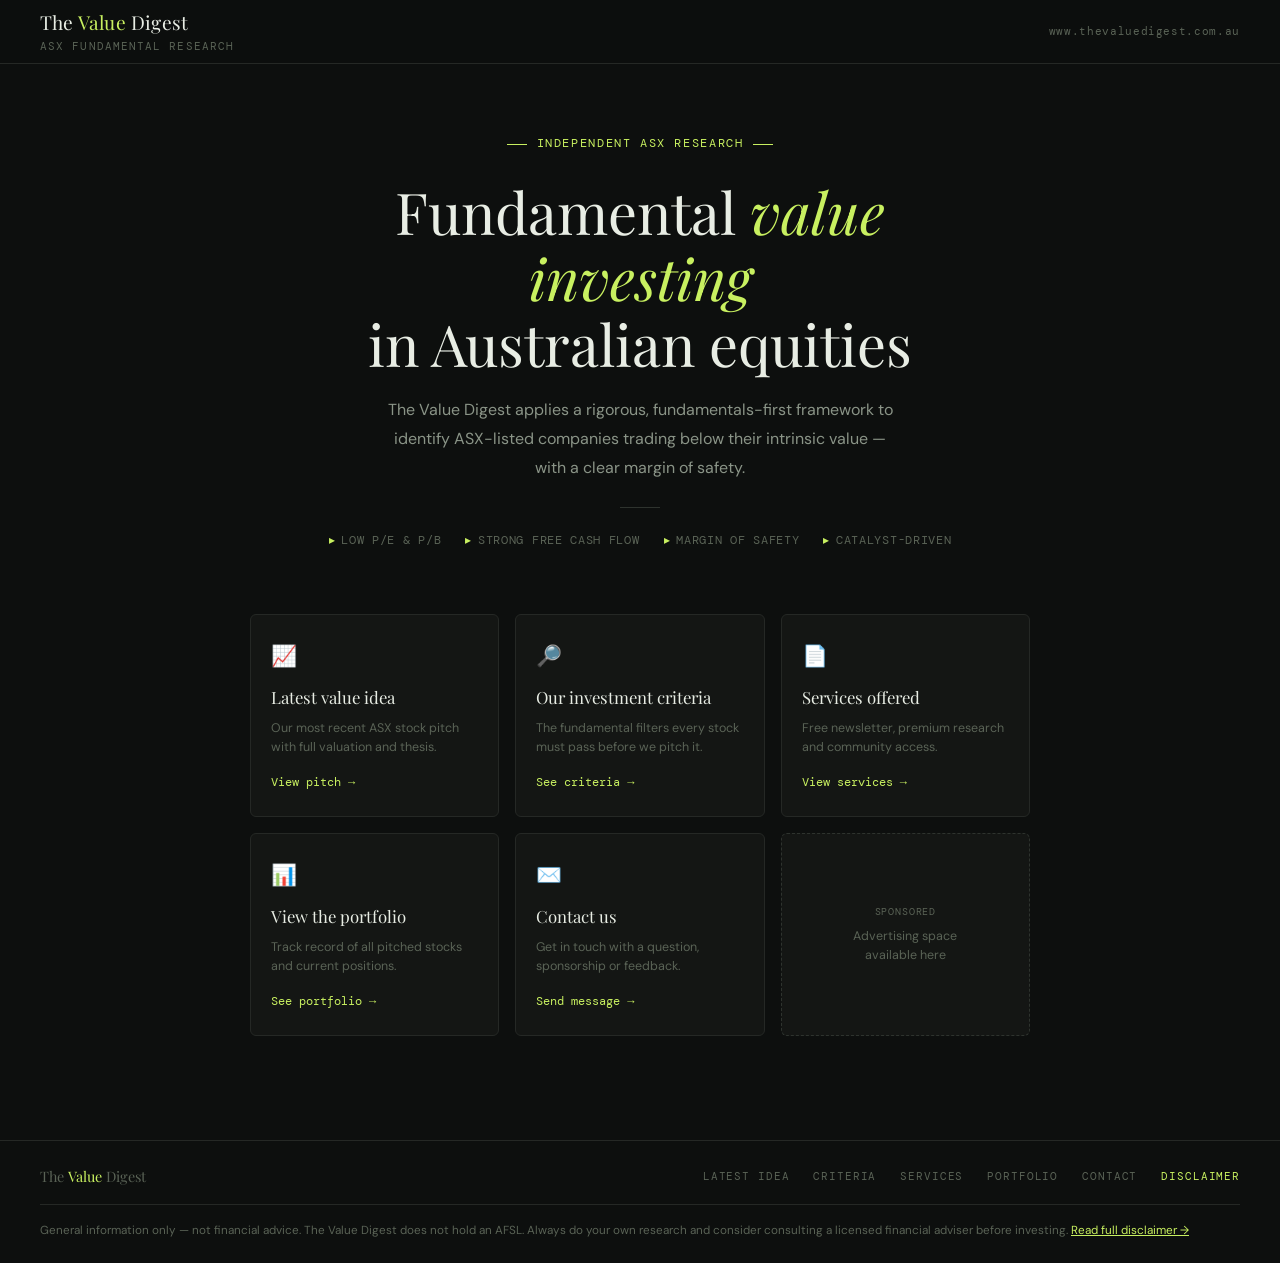
==== index.html @ 7e55db02 "Add files via upload" ====
<!DOCTYPE html>
<html lang="en">
<head>
<meta charset="UTF-8">
<meta name="viewport" content="width=device-width, initial-scale=1.0">
<title>The Value Digest | ASX Fundamental Research</title>
<link href="https://fonts.googleapis.com/css2?family=Playfair+Display:wght@400;500;700&family=DM+Sans:wght@300;400;500&family=DM+Mono:wght@400;500&display=swap" rel="stylesheet">
<style>
  :root {
    --bg: #0d0f0e;
    --surface: #141614;
    --surface2: #1a1d1a;
    --border: #252825;
    --border2: #2e332e;
    --accent: #c8f060;
    --accent2: #9ac43a;
    --text: #e8ede4;
    --text2: #8a9487;
    --text3: #5a6356;
    --red: #e85555;
    --green: #5bbf7a;
    --amber: #f0a830;
    --serif: 'Playfair Display', Georgia, serif;
    --sans: 'DM Sans', sans-serif;
    --mono: 'DM Mono', monospace;
  }
  * { margin: 0; padding: 0; box-sizing: border-box; }
  html { scroll-behavior: smooth; }
  body { background: var(--bg); color: var(--text); font-family: var(--sans); font-size: 15px; line-height: 1.6; min-height: 100vh; display: flex; flex-direction: column; }

  /* NAV */
  nav {
    position: sticky; top: 0; z-index: 100;
    background: rgba(13,15,14,0.95);
    backdrop-filter: blur(12px);
    border-bottom: 1px solid var(--border);
    padding: 0 2.5rem;
    display: flex; align-items: center; justify-content: space-between;
    height: 64px;
  }
  .nav-logo { font-family: var(--serif); font-size: 1.2rem; color: var(--text); text-decoration: none; letter-spacing: 0.01em; }
  .nav-logo span { color: var(--accent); }
  .nav-tagline { font-family: var(--mono); font-size: 0.68rem; color: var(--text3); letter-spacing: 0.1em; text-transform: uppercase; }

  /* MAIN */
  main { flex: 1; display: flex; flex-direction: column; align-items: center; justify-content: center; padding: 4rem 2rem; }

  /* HERO */
  .hero { text-align: center; max-width: 680px; margin-bottom: 4rem; }
  .hero-eyebrow {
    font-family: var(--mono); font-size: 0.72rem; color: var(--accent);
    letter-spacing: 0.14em; text-transform: uppercase;
    display: inline-flex; align-items: center; gap: 10px; margin-bottom: 1.5rem;
  }
  .hero-eyebrow::before, .hero-eyebrow::after { content: ''; display: block; width: 20px; height: 1px; background: var(--accent); }
  .hero h1 {
    font-family: var(--serif); font-size: clamp(2.2rem, 5vw, 3.6rem);
    font-weight: 400; line-height: 1.15; margin-bottom: 1.25rem;
  }
  .hero h1 em { color: var(--accent); font-style: italic; }
  .hero-sub {
    font-size: 1rem; color: var(--text2); line-height: 1.8;
    max-width: 520px; margin: 0 auto 1.5rem;
  }
  .hero-divider { width: 40px; height: 1px; background: var(--border2); margin: 0 auto 1.5rem; }
  .hero-focus {
    display: flex; justify-content: center; gap: 1.5rem; flex-wrap: wrap;
    font-family: var(--mono); font-size: 0.72rem; color: var(--text3);
    letter-spacing: 0.06em; text-transform: uppercase;
  }
  .hero-focus span { display: flex; align-items: center; gap: 6px; }
  .hero-focus span::before { content: '▸'; color: var(--accent); }

  /* NAV BUTTONS */
  .nav-buttons {
    display: grid;
    grid-template-columns: repeat(3, 1fr);
    gap: 1rem;
    width: 100%;
    max-width: 780px;
    margin-bottom: 2.5rem;
  }
  .nav-btn {
    background: var(--surface);
    border: 1px solid var(--border);
    border-radius: 6px;
    padding: 1.5rem 1.25rem;
    text-decoration: none;
    color: var(--text);
    display: flex; flex-direction: column;
    align-items: flex-start; gap: 0.5rem;
    transition: border-color 0.2s, background 0.2s, transform 0.15s;
    cursor: pointer;
  }
  .nav-btn:hover { border-color: var(--accent); background: var(--surface2); transform: translateY(-2px); }
  .nav-btn-icon { font-size: 1.3rem; margin-bottom: 0.25rem; }
  .nav-btn-title { font-family: var(--serif); font-size: 1.05rem; font-weight: 400; }
  .nav-btn-desc { font-size: 0.78rem; color: var(--text3); line-height: 1.5; }
  .nav-btn-arrow { font-family: var(--mono); font-size: 0.75rem; color: var(--accent); margin-top: auto; padding-top: 0.5rem; }

  /* PAGES */
  .page { display: none; width: 100%; max-width: 820px; }
  .page.active { display: block; }
  .page-header { display: flex; align-items: center; gap: 1rem; margin-bottom: 2.5rem; }
  .back-btn {
    background: none; border: 1px solid var(--border2); color: var(--text2);
    padding: 7px 14px; border-radius: 4px; cursor: pointer;
    font-family: var(--mono); font-size: 0.72rem; letter-spacing: 0.06em;
    text-transform: uppercase; transition: all 0.2s; white-space: nowrap;
  }
  .back-btn:hover { border-color: var(--accent); color: var(--accent); }
  .page-title { font-family: var(--serif); font-size: 1.8rem; font-weight: 400; }

  /* LATEST VALUE IDEA */
  .idea-card {
    background: var(--surface); border: 1px solid var(--border);
    border-radius: 6px; overflow: hidden;
  }
  .idea-top { padding: 2rem; border-bottom: 1px solid var(--border); }
  .idea-meta { display: flex; gap: 10px; align-items: center; margin-bottom: 1rem; flex-wrap: wrap; }
  .badge { font-family: var(--mono); font-size: 0.68rem; padding: 4px 10px; border-radius: 3px; }
  .badge-sector { background: #1e2b1e; color: var(--green); border: 1px solid #2a3e2a; }
  .badge-new { background: #1e2218; color: var(--accent); border: 1px solid #2e3520; }
  .idea-ticker { font-family: var(--mono); font-size: 0.85rem; color: var(--text3); }
  .idea-title { font-family: var(--serif); font-size: 1.7rem; font-weight: 400; line-height: 1.2; margin-bottom: 0.75rem; }
  .idea-thesis { font-size: 0.9rem; color: var(--text2); line-height: 1.75; }
  .idea-body { display: grid; grid-template-columns: 1fr 280px; }
  .idea-metrics { padding: 1.5rem 2rem; border-right: 1px solid var(--border); }
  .metrics-label { font-family: var(--mono); font-size: 0.68rem; color: var(--text3); text-transform: uppercase; letter-spacing: 0.08em; margin-bottom: 1rem; }
  .metrics-grid { display: grid; grid-template-columns: repeat(3, 1fr); gap: 0.75rem; }
  .metric { background: var(--surface2); border: 1px solid var(--border); border-radius: 4px; padding: 0.75rem; }
  .metric-label { font-size: 0.68rem; color: var(--text3); font-family: var(--mono); text-transform: uppercase; letter-spacing: 0.05em; margin-bottom: 4px; }
  .metric-val { font-family: var(--mono); font-size: 1rem; }
  .metric-val.green { color: var(--green); }
  .metric-val.amber { color: var(--amber); }
  .idea-verdict { padding: 1.5rem; display: flex; flex-direction: column; gap: 0.85rem; }
  .verdict-label { font-family: var(--mono); font-size: 0.68rem; color: var(--text3); text-transform: uppercase; letter-spacing: 0.08em; margin-bottom: 0.25rem; }
  .verdict-box { background: var(--bg); border: 1px solid var(--border); border-radius: 4px; padding: 0.85rem; }
  .verdict-text { font-family: var(--serif); font-size: 1.1rem; color: var(--accent); }
  .verdict-sub { font-size: 0.78rem; color: var(--text3); margin-top: 3px; }
  .price-row { display: flex; justify-content: space-between; padding: 5px 0; font-size: 0.83rem; border-bottom: 1px solid var(--border); }
  .price-row:last-child { border-bottom: none; }
  .price-row span:first-child { color: var(--text3); }
  .price-row span:last-child { font-family: var(--mono); }
  .upside { color: var(--green); }
  .risks-list { list-style: none; padding: 0; }
  .risks-list li { font-size: 0.8rem; color: var(--text3); padding: 3px 0; display: flex; gap: 6px; }
  .risks-list li::before { content: '—'; color: var(--border2); }

  /* AD ZONE */
  .ad-zone {
    width: 100%; display: flex; flex-direction: column;
    align-items: center; justify-content: center;
    background: var(--surface); border: 1px dashed var(--border2);
    border-radius: 4px; color: var(--text3);
    font-family: var(--mono); font-size: 0.68rem; letter-spacing: 0.06em;
    text-transform: uppercase; position: relative; height: 90px;
    margin: 1.5rem 0;
  }
  .ad-zone-label { position: absolute; top: 6px; left: 10px; font-size: 0.6rem; color: var(--text3); opacity: 0.5; }

  /* INVESTMENT CRITERIA */
  .criteria-intro { font-size: 0.9rem; color: var(--text2); line-height: 1.75; margin-bottom: 2rem; max-width: 580px; }
  .criteria-grid { display: grid; grid-template-columns: repeat(2, 1fr); gap: 1px; background: var(--border); border: 1px solid var(--border); border-radius: 6px; overflow: hidden; margin-bottom: 1.5rem; }
  .criteria-item { background: var(--surface); padding: 1.5rem; }
  .criteria-num { font-family: var(--mono); font-size: 0.68rem; color: var(--text3); margin-bottom: 0.4rem; }
  .criteria-name { font-family: var(--serif); font-size: 1.05rem; margin-bottom: 0.4rem; }
  .criteria-desc { font-size: 0.83rem; color: var(--text2); line-height: 1.65; }
  .criteria-threshold { font-family: var(--mono); font-size: 0.72rem; color: var(--accent); margin-top: 0.5rem; display: flex; align-items: center; gap: 5px; }
  .criteria-threshold::before { content: '▸'; }
  .criteria-note { background: var(--surface); border: 1px solid var(--border); border-radius: 6px; padding: 1.25rem 1.5rem; font-size: 0.83rem; color: var(--text2); line-height: 1.7; border-left: 3px solid var(--accent); }

  /* SERVICES */
  .services-intro { font-size: 0.9rem; color: var(--text2); line-height: 1.75; margin-bottom: 2rem; max-width: 580px; }
  .services-grid { display: grid; grid-template-columns: repeat(3, 1fr); gap: 1rem; margin-bottom: 2rem; }
  .service-card { background: var(--surface); border: 1px solid var(--border); border-radius: 6px; padding: 1.5rem; display: flex; flex-direction: column; }
  .service-card.featured { border-color: var(--accent); }
  .service-icon { font-size: 1.4rem; margin-bottom: 0.75rem; }
  .service-name { font-family: var(--serif); font-size: 1.05rem; margin-bottom: 0.5rem; }
  .service-desc { font-size: 0.82rem; color: var(--text2); line-height: 1.65; flex: 1; margin-bottom: 1rem; }
  .service-price { font-family: var(--mono); font-size: 0.75rem; color: var(--accent); margin-bottom: 1rem; }
  .btn-primary { background: var(--accent); color: #0d0f0e; padding: 10px 20px; border-radius: 4px; text-decoration: none; font-weight: 500; font-size: 0.85rem; transition: background 0.2s; text-align: center; display: inline-block; }
  .btn-primary:hover { background: var(--accent2); }
  .btn-ghost { border: 1px solid var(--border2); color: var(--text2); padding: 10px 20px; border-radius: 4px; text-decoration: none; font-size: 0.85rem; transition: all 0.2s; text-align: center; display: inline-block; }
  .btn-ghost:hover { border-color: var(--accent); color: var(--accent); }

  /* PORTFOLIO */
  .portfolio-intro { font-size: 0.9rem; color: var(--text2); line-height: 1.75; margin-bottom: 2rem; max-width: 580px; }
  .portfolio-stats { display: grid; grid-template-columns: repeat(4, 1fr); gap: 1rem; margin-bottom: 2rem; }
  .pstat { background: var(--surface); border: 1px solid var(--border); border-radius: 6px; padding: 1rem 1.25rem; }
  .pstat-num { font-family: var(--serif); font-size: 1.6rem; color: var(--accent); }
  .pstat-label { font-size: 0.75rem; color: var(--text3); margin-top: 2px; }
  .portfolio-table { width: 100%; border-collapse: collapse; font-size: 0.85rem; margin-bottom: 1.5rem; }
  .portfolio-table th { font-family: var(--mono); font-size: 0.68rem; color: var(--text3); text-transform: uppercase; letter-spacing: 0.08em; padding: 10px 12px; text-align: left; border-bottom: 1px solid var(--border); }
  .portfolio-table td { padding: 11px 12px; border-bottom: 1px solid var(--border); vertical-align: middle; }
  .portfolio-table tr:hover td { background: var(--surface2); }
  .portfolio-table tr:last-child td { border-bottom: none; }
  .t-ticker { font-family: var(--mono); color: var(--accent); font-size: 0.8rem; }
  .t-num { font-family: var(--mono); text-align: right; }
  .t-green { color: var(--green); }
  .t-red { color: var(--red); }
  .t-amber { color: var(--amber); }
  .t-status { display: inline-block; font-family: var(--mono); font-size: 0.68rem; padding: 3px 8px; border-radius: 3px; }
  .s-open { background: #1a2e1a; color: var(--green); border: 1px solid #263e26; }
  .s-watch { background: #2a2518; color: var(--amber); border: 1px solid #3a3220; }
  .portfolio-note { background: var(--surface); border: 1px solid var(--border); border-radius: 6px; padding: 1.25rem 1.5rem; font-size: 0.82rem; color: var(--text2); line-height: 1.7; border-left: 3px solid var(--border2); }

  /* CONTACT */
  .contact-intro { font-size: 0.9rem; color: var(--text2); line-height: 1.75; margin-bottom: 2rem; max-width: 520px; }
  .contact-form { background: var(--surface); border: 1px solid var(--border); border-radius: 6px; padding: 2rem; max-width: 560px; }
  .form-group { margin-bottom: 1.25rem; }
  .form-label { font-family: var(--mono); font-size: 0.7rem; color: var(--text3); text-transform: uppercase; letter-spacing: 0.08em; display: block; margin-bottom: 0.4rem; }
  .form-input, .form-textarea {
    width: 100%; background: var(--surface2); border: 1px solid var(--border2);
    color: var(--text); padding: 10px 14px; border-radius: 4px;
    font-family: var(--sans); font-size: 0.9rem; outline: none;
    transition: border-color 0.2s;
  }
  .form-input:focus, .form-textarea:focus { border-color: var(--accent); }
  .form-textarea { resize: vertical; min-height: 120px; line-height: 1.6; }
  .form-hint { font-size: 0.75rem; color: var(--text3); margin-top: 4px; text-align: right; }
  .form-submit {
    background: var(--accent); color: #0d0f0e; padding: 11px 28px;
    border: none; border-radius: 4px; font-family: var(--sans);
    font-size: 0.9rem; font-weight: 500; cursor: pointer;
    transition: background 0.2s; width: 100%; margin-top: 0.5rem;
  }
  .form-submit:hover { background: var(--accent2); }
  .form-success { display: none; background: #1a2e1a; border: 1px solid #2a3e2a; border-radius: 4px; padding: 1rem 1.25rem; font-size: 0.9rem; color: var(--green); margin-top: 1rem; }

  /* FOOTER */
  footer {
    border-top: 1px solid var(--border);
    padding: 1.5rem 2.5rem;
    display: flex; justify-content: space-between; align-items: center;
    flex-wrap: wrap; gap: 1rem;
  }
  .footer-logo { font-family: var(--serif); font-size: 0.9rem; color: var(--text3); }
  .footer-logo span { color: var(--accent); }
  .footer-links { display: flex; gap: 1.5rem; }
  .footer-links a { font-family: var(--mono); font-size: 0.68rem; color: var(--text3); text-decoration: none; text-transform: uppercase; letter-spacing: 0.08em; transition: color 0.2s; }
  .footer-links a:hover { color: var(--accent); }
  .footer-disclaimer { width: 100%; font-size: 0.73rem; color: var(--text3); line-height: 1.6; border-top: 1px solid var(--border); padding-top: 1rem; }

  @media (max-width: 700px) {
    .nav-buttons { grid-template-columns: 1fr 1fr; }
    .idea-body { grid-template-columns: 1fr; }
    .idea-verdict { border-top: 1px solid var(--border); }
    .criteria-grid { grid-template-columns: 1fr; }
    .services-grid { grid-template-columns: 1fr; }
    .portfolio-stats { grid-template-columns: repeat(2, 1fr); }
    .metrics-grid { grid-template-columns: repeat(2, 1fr); }
    .nav-tagline { display: none; }
    footer { flex-direction: column; align-items: flex-start; }
  }
</style>
</head>
<body>

<!-- NAV -->
<nav>
  <div>
    <a href="#" class="nav-logo" onclick="showHome(); return false;">The <span>Value</span> Digest</a>
    <div class="nav-tagline">ASX Fundamental Research</div>
  </div>
  <div style="font-family: var(--mono); font-size: 0.68rem; color: var(--text3); letter-spacing: 0.06em;">
    www.thevaluedigest.com.au
  </div>
</nav>

<!-- MAIN -->
<main>

  <!-- HOME PAGE -->
  <div id="homePage" style="width:100%; max-width:820px; display:flex; flex-direction:column; align-items:center;">

    <div class="hero">
      <div class="hero-eyebrow">Independent ASX Research</div>
      <h1>Fundamental <em>value investing</em><br>in Australian equities</h1>
      <p class="hero-sub">The Value Digest applies a rigorous, fundamentals-first framework to identify ASX-listed companies trading below their intrinsic value — with a clear margin of safety.</p>
      <div class="hero-divider"></div>
      <div class="hero-focus">
        <span>Low P/E &amp; P/B</span>
        <span>Strong free cash flow</span>
        <span>Margin of safety</span>
        <span>Catalyst-driven</span>
      </div>
    </div>

    <div class="nav-buttons">
      <a class="nav-btn" href="#" onclick="showPage('ideaPage'); return false;">
        <div class="nav-btn-icon">📈</div>
        <div class="nav-btn-title">Latest value idea</div>
        <div class="nav-btn-desc">Our most recent ASX stock pitch with full valuation and thesis.</div>
        <div class="nav-btn-arrow">View pitch →</div>
      </a>
      <a class="nav-btn" href="#" onclick="showPage('criteriaPage'); return false;">
        <div class="nav-btn-icon">🔎</div>
        <div class="nav-btn-title">Our investment criteria</div>
        <div class="nav-btn-desc">The fundamental filters every stock must pass before we pitch it.</div>
        <div class="nav-btn-arrow">See criteria →</div>
      </a>
      <a class="nav-btn" href="#" onclick="showPage('servicesPage'); return false;">
        <div class="nav-btn-icon">📄</div>
        <div class="nav-btn-title">Services offered</div>
        <div class="nav-btn-desc">Free newsletter, premium research and community access.</div>
        <div class="nav-btn-arrow">View services →</div>
      </a>
      <a class="nav-btn" href="#" onclick="showPage('portfolioPage'); return false;">
        <div class="nav-btn-icon">📊</div>
        <div class="nav-btn-title">View the portfolio</div>
        <div class="nav-btn-desc">Track record of all pitched stocks and current positions.</div>
        <div class="nav-btn-arrow">See portfolio →</div>
      </a>
      <a class="nav-btn" href="#" onclick="showPage('contactPage'); return false;">
        <div class="nav-btn-icon">✉️</div>
        <div class="nav-btn-title">Contact us</div>
        <div class="nav-btn-desc">Get in touch with a question, sponsorship or feedback.</div>
        <div class="nav-btn-arrow">Send message →</div>
      </a>

      <!-- AD ZONE — SIXTH GRID CELL -->
      <!-- ============================================================
           AD ZONE: HOME PAGE GRID SPONSOR TILE
           Replace the content below with a sponsor logo/link or
           an AdSense responsive unit once approved.
           ============================================================ -->
      <div style="background: var(--surface); border: 1px dashed var(--border2); border-radius: 6px; padding: 1.25rem; display:flex; flex-direction:column; align-items:center; justify-content:center; gap:0.4rem;">
        <div style="font-family:var(--mono); font-size:0.65rem; color:var(--text3); text-transform:uppercase; letter-spacing:0.08em;">Sponsored</div>
        <div style="font-size:0.78rem; color:var(--text3); text-align:center; line-height:1.5;">Advertising space<br>available here</div>
        <!-- PASTE SPONSOR OR ADSENSE CODE HERE -->
      </div>
    </div>

  </div>

  <!-- LATEST VALUE IDEA PAGE -->
  <div class="page" id="ideaPage">
    <div class="page-header">
      <button class="back-btn" onclick="showHome()">← Back</button>
      <div class="page-title">Latest value idea</div>
    </div>

    <!-- ============================================================
         AD ZONE: TOP OF PITCH PAGE — LEADERBOARD 728×90
         ============================================================ -->
    <div class="ad-zone" style="margin-bottom:1.5rem;">
      <span class="ad-zone-label">Ad zone · leaderboard 728×90</span>
      Advertising space — 728×90
      <!-- PASTE ADSENSE OR SPONSOR CODE HERE -->
    </div>

    <div class="idea-card">
      <div class="idea-top">
        <div class="idea-meta">
          <span class="badge badge-new">New · Jun 2025</span>
          <span class="badge badge-sector">Industrials</span>
          <span class="idea-ticker">ASX: YYY</span>
        </div>
        <div class="idea-title">Your Company Name Ltd</div>
        <p class="idea-thesis">Replace this with your investment thesis. Describe why this company is undervalued, what the market is missing, and what catalyst could unlock value. A compelling pitch explains both the business and the opportunity in clear, direct language that any investor can follow.</p>
      </div>
      <div class="idea-body">
        <div class="idea-metrics">
          <div class="metrics-label">Key valuation metrics</div>
          <div class="metrics-grid">
            <div class="metric"><div class="metric-label">P/E Ratio</div><div class="metric-val amber">7.2x</div></div>
            <div class="metric"><div class="metric-label">EV/EBITDA</div><div class="metric-val green">4.1x</div></div>
            <div class="metric"><div class="metric-label">Div. Yield</div><div class="metric-val">6.4%</div></div>
            <div class="metric"><div class="metric-label">P/B Ratio</div><div class="metric-val green">0.65x</div></div>
            <div class="metric"><div class="metric-label">FCF Yield</div><div class="metric-val green">11.2%</div></div>
            <div class="metric"><div class="metric-label">Net Debt/EBITDA</div><div class="metric-val amber">1.8x</div></div>
          </div>
        </div>
        <div class="idea-verdict">
          <div>
            <div class="verdict-label">Verdict</div>
            <div class="verdict-box">
              <div class="verdict-text">Strong Buy</div>
              <div class="verdict-sub">High conviction · 12–18 month horizon</div>
            </div>
          </div>
          <div>
            <div class="verdict-label">Valuation</div>
            <div class="verdict-box">
              <div class="price-row"><span>Current price</span><span>$2.84</span></div>
              <div class="price-row"><span>Intrinsic value</span><span>$4.50</span></div>
              <div class="price-row"><span>Margin of safety</span><span>37%</span></div>
              <div class="price-row"><span>Upside potential</span><span class="upside">+58%</span></div>
            </div>
          </div>
          <div>
            <div class="verdict-label">Key risks</div>
            <ul class="risks-list">
              <li>Commodity price exposure</li>
              <li>Management execution risk</li>
              <li>Low trading liquidity</li>
            </ul>
          </div>
        </div>
      </div>
    </div>
  </div>

  <!-- INVESTMENT CRITERIA PAGE -->
  <div class="page" id="criteriaPage">
    <div class="page-header">
      <button class="back-btn" onclick="showHome()">← Back</button>
      <div class="page-title">Our investment criteria</div>
    </div>
    <p class="criteria-intro">Every stock pitched on The Value Digest must pass each of these fundamental filters. We are looking for businesses trading well below intrinsic value, with strong cash generation, conservative balance sheets, and a clear path to re-rating.</p>
    <div class="criteria-grid">
      <div class="criteria-item">
        <div class="criteria-num">01</div>
        <div class="criteria-name">Low Price-to-Earnings</div>
        <div class="criteria-desc">We look for stocks trading at a meaningful discount to the broader market and to historical averages. A low P/E is a starting point, not a conclusion — we verify that earnings are real and sustainable.</div>
        <div class="criteria-threshold">P/E below 12x, ideally below 8x</div>
      </div>
      <div class="criteria-item">
        <div class="criteria-num">02</div>
        <div class="criteria-name">Price-to-Book below 1x</div>
        <div class="criteria-desc">Buying assets at a discount to their book value provides a fundamental margin of safety. We favour companies with tangible, realisable assets — not goodwill-heavy balance sheets.</div>
        <div class="criteria-threshold">P/B below 1.0x preferred</div>
      </div>
      <div class="criteria-item">
        <div class="criteria-num">03</div>
        <div class="criteria-name">Strong free cash flow</div>
        <div class="criteria-desc">Earnings can be manipulated — cash cannot. We prioritise companies generating substantial free cash flow relative to their enterprise value, which funds dividends, buybacks or debt reduction.</div>
        <div class="criteria-threshold">FCF yield above 8%</div>
      </div>
      <div class="criteria-item">
        <div class="criteria-num">04</div>
        <div class="criteria-name">Manageable debt levels</div>
        <div class="criteria-desc">Leverage amplifies both gains and losses. We avoid highly geared companies unless cash flows are extremely predictable and stable, and always stress-test the balance sheet.</div>
        <div class="criteria-threshold">Net Debt / EBITDA below 2.5x</div>
      </div>
      <div class="criteria-item">
        <div class="criteria-num">05</div>
        <div class="criteria-name">Catalyst for re-rating</div>
        <div class="criteria-desc">A cheap stock without a catalyst can stay cheap for years. We look for identifiable events — management change, asset sale, earnings recovery, sector re-rating — that could unlock value within our investment horizon.</div>
        <div class="criteria-threshold">Identified catalyst required</div>
      </div>
      <div class="criteria-item">
        <div class="criteria-num">06</div>
        <div class="criteria-name">Aligned management</div>
        <div class="criteria-desc">Management with meaningful skin in the game make better long-term capital allocation decisions. We favour founder-led or heavily insider-owned businesses where incentives are aligned with shareholders.</div>
        <div class="criteria-threshold">Insiders own 5%+ of shares</div>
      </div>
    </div>
    <div class="criteria-note">
      <strong style="color:var(--text);">Our process in practice:</strong> A stock must satisfy at least four of these six criteria before we will pitch it. We weight free cash flow and the presence of a catalyst most heavily — a business that is cheap but deteriorating is a value trap, not a value opportunity.
    </div>
  </div>

  <!-- SERVICES PAGE -->
  <div class="page" id="servicesPage">
    <div class="page-header">
      <button class="back-btn" onclick="showHome()">← Back</button>
      <div class="page-title">Services offered</div>
    </div>
    <p class="services-intro">The Value Digest is built for serious investors who want independent, fundamentals-driven research on ASX stocks — without the noise. Choose the level of access that suits you.</p>
    <div class="services-grid">
      <div class="service-card">
        <div class="service-icon">📰</div>
        <div class="service-name">Free newsletter</div>
        <div class="service-desc">Monthly summary of what we're watching, macro commentary and one stock idea. No paywall — just rigorous analysis delivered to your inbox.</div>
        <div class="service-price">Free · Monthly</div>
        <a href="#" class="btn-ghost">Subscribe free</a>
      </div>
      <div class="service-card featured">
        <div class="service-icon">📊</div>
        <div class="service-name">Premium research</div>
        <div class="service-desc">Full stock pitches with detailed financial models, valuation workings, risk analysis and buy/sell price targets. One new pitch per month, plus access to all past pitches.</div>
        <div class="service-price">$XX / month · Cancel anytime</div>
        <a href="#" class="btn-primary">Get access</a>
      </div>
      <div class="service-card">
        <div class="service-icon">💬</div>
        <div class="service-name">Community</div>
        <div class="service-desc">Private forum for subscribers to discuss pitches, share ideas and challenge each other's analysis. Engaged, serious investors only.</div>
        <div class="service-price">Included with Premium</div>
        <a href="#" class="btn-ghost">Learn more</a>
      </div>
    </div>

    <!-- ============================================================
         AD ZONE: SERVICES PAGE — IN-CONTENT BANNER
         ============================================================ -->
    <div class="ad-zone">
      <span class="ad-zone-label">Ad zone · in-content banner 728×90</span>
      Advertising space — 728×90
      <!-- PASTE ADSENSE OR SPONSOR CODE HERE -->
    </div>
  </div>

  <!-- PORTFOLIO PAGE -->
  <div class="page" id="portfolioPage">
    <div class="page-header">
      <button class="back-btn" onclick="showHome()">← Back</button>
      <div class="page-title">The portfolio</div>
    </div>
    <p class="portfolio-intro">A transparent record of every stock pitched on The Value Digest, including entry price, current price and performance since pitch date. We stand behind our ideas.</p>
    <div class="portfolio-stats">
      <div class="pstat"><div class="pstat-num">24</div><div class="pstat-label">Pitches published</div></div>
      <div class="pstat"><div class="pstat-num" style="color:var(--green)">+18.4%</div><div class="pstat-label">Avg. return on pitched stocks</div></div>
      <div class="pstat"><div class="pstat-num">18</div><div class="pstat-label">Positive outcomes</div></div>
      <div class="pstat"><div class="pstat-num">6</div><div class="pstat-label">Negative outcomes</div></div>
    </div>
    <table class="portfolio-table">
      <thead>
        <tr>
          <th>Ticker</th>
          <th>Company</th>
          <th>Sector</th>
          <th style="text-align:right">Entry price</th>
          <th style="text-align:right">Current price</th>
          <th style="text-align:right">Return</th>
          <th>Status</th>
        </tr>
      </thead>
      <tbody>
        <tr>
          <td class="t-ticker">AAA</td><td>Company Alpha Ltd</td><td style="font-size:0.8rem;color:var(--text3)">Materials</td>
          <td class="t-num">$1.85</td><td class="t-num">$2.48</td>
          <td class="t-num t-green">+34.1%</td>
          <td><span class="t-status s-open">Open</span></td>
        </tr>
        <tr>
          <td class="t-ticker">BBB</td><td>Company Beta Ltd</td><td style="font-size:0.8rem;color:var(--text3)">Financials</td>
          <td class="t-num">$4.20</td><td class="t-num">$4.70</td>
          <td class="t-num t-green">+11.9%</td>
          <td><span class="t-status s-open">Open</span></td>
        </tr>
        <tr>
          <td class="t-ticker">CCC</td><td>Company Gamma Ltd</td><td style="font-size:0.8rem;color:var(--text3)">Energy</td>
          <td class="t-num">$0.62</td><td class="t-num">$0.595</td>
          <td class="t-num t-red">−4.0%</td>
          <td><span class="t-status s-watch">Watch</span></td>
        </tr>
        <tr>
          <td class="t-ticker">DDD</td><td>Company Delta Ltd</td><td style="font-size:0.8rem;color:var(--text3)">Industrials</td>
          <td class="t-num">$3.10</td><td class="t-num">$4.25</td>
          <td class="t-num t-green">+37.1%</td>
          <td><span class="t-status s-open">Open</span></td>
        </tr>
        <tr>
          <td class="t-ticker">EEE</td><td>Company Epsilon Ltd</td><td style="font-size:0.8rem;color:var(--text3)">Consumer</td>
          <td class="t-num">$7.40</td><td class="t-num">$8.15</td>
          <td class="t-num t-green">+10.1%</td>
          <td><span class="t-status s-open">Open</span></td>
        </tr>
      </tbody>
    </table>
    <div class="portfolio-note">Returns shown are price returns from the date of publication and do not include brokerage, dividends or tax. Past performance is not indicative of future results. This is not financial advice.</div>
  </div>

  <!-- CONTACT PAGE -->
  <div class="page" id="contactPage">
    <div class="page-header">
      <button class="back-btn" onclick="showHome()">← Back</button>
      <div class="page-title">Contact us</div>
    </div>
    <p class="contact-intro">Have a question about our research, interested in sponsorship opportunities, or just want to say hello? Fill in the form below and we'll get back to you.</p>
    <div class="contact-form">
      <div class="form-group">
        <label class="form-label" for="contactName">Full name</label>
        <input class="form-input" type="text" id="contactName" placeholder="Your name" maxlength="80">
      </div>
      <div class="form-group">
        <label class="form-label" for="contactEmail">Email address</label>
        <input class="form-input" type="email" id="contactEmail" placeholder="you@example.com" maxlength="120">
      </div>
      <div class="form-group">
        <label class="form-label" for="contactSubject">Subject</label>
        <select class="form-input" id="contactSubject">
          <option value="">Select a topic…</option>
          <option>General enquiry</option>
          <option>Subscription question</option>
          <option>Sponsorship / advertising</option>
          <option>Research feedback</option>
          <option>Other</option>
        </select>
      </div>
      <div class="form-group">
        <label class="form-label" for="contactMsg">Message</label>
        <textarea class="form-textarea" id="contactMsg" placeholder="Your message…" maxlength="800" oninput="updateCount()"></textarea>
        <div class="form-hint"><span id="charCount">0</span> / 800 characters</div>
      </div>
      <button class="form-submit" onclick="submitForm()">Send message</button>
      <div class="form-success" id="formSuccess">
        ✓ Thanks for your message — we'll be in touch shortly.
      </div>
    </div>
  </div>
  <!-- DISCLAIMER PAGE -->
  <div class="page" id="disclaimerPage">
    <div class="page-header">
      <button class="back-btn" onclick="showHome()">← Back</button>
      <div class="page-title">Disclaimer</div>
    </div>
    <div style="max-width:620px;">
      <div class="criteria-note" style="margin-bottom:1.5rem;">
        This page sets out the important legal information governing your use of The Value Digest website and its content.
      </div>

      <div style="margin-bottom:1.75rem;">
        <div class="criteria-num" style="margin-bottom:0.4rem;">General information only</div>
        <div class="criteria-name" style="margin-bottom:0.5rem;">Not financial advice</div>
        <p style="font-size:0.88rem; color:var(--text2); line-height:1.8;">All content published on The Value Digest (www.thevaluedigest.com.au) is provided for <strong style="color:var(--text)">informational and educational purposes only</strong>. Nothing on this website constitutes financial product advice, a recommendation to buy or sell any financial product, or an offer or invitation to apply for, acquire or dispose of any financial product.</p>
      </div>

      <div style="margin-bottom:1.75rem;">
        <div class="criteria-num" style="margin-bottom:0.4rem;">Licensing</div>
        <div class="criteria-name" style="margin-bottom:0.5rem;">No AFSL held</div>
        <p style="font-size:0.88rem; color:var(--text2); line-height:1.8;">The Value Digest is not licensed to provide financial product advice. We do not hold an Australian Financial Services Licence (AFSL) and are not authorised representatives of any AFSL holder under the <em>Corporations Act 2001 (Cth)</em>. Nothing on this website should be construed as personal financial advice.</p>
      </div>

      <div style="margin-bottom:1.75rem;">
        <div class="criteria-num" style="margin-bottom:0.4rem;">Your responsibility</div>
        <div class="criteria-name" style="margin-bottom:0.5rem;">Do your own research</div>
        <p style="font-size:0.88rem; color:var(--text2); line-height:1.8;">Before making any investment decision, you should conduct your own independent due diligence and consider whether any investment is appropriate for your personal financial circumstances, objectives and risk tolerance. We strongly encourage you to seek advice from a qualified, licensed financial adviser before investing.</p>
      </div>

      <div style="margin-bottom:1.75rem;">
        <div class="criteria-num" style="margin-bottom:0.4rem;">Performance</div>
        <div class="criteria-name" style="margin-bottom:0.5rem;">Past performance is not indicative of future results</div>
        <p style="font-size:0.88rem; color:var(--text2); line-height:1.8;">Any reference to past performance of a stock, strategy or portfolio on this website is historical only and is not a reliable indicator of future performance. Investing in securities involves risk, including the possible loss of capital.</p>
      </div>

      <div style="margin-bottom:1.75rem;">
        <div class="criteria-num" style="margin-bottom:0.4rem;">Accuracy</div>
        <div class="criteria-name" style="margin-bottom:0.5rem;">No warranty on information</div>
        <p style="font-size:0.88rem; color:var(--text2); line-height:1.8;">All information on this website is published in good faith and for general information purposes. The Value Digest makes no warranty of any kind — express or implied — about the completeness, accuracy, reliability, suitability or availability of any information, analysis or related graphics on this website. Any reliance you place on such information is strictly at your own risk.</p>
      </div>

      <div style="margin-bottom:1.75rem;">
        <div class="criteria-num" style="margin-bottom:0.4rem;">Conflicts of interest</div>
        <div class="criteria-name" style="margin-bottom:0.5rem;">Disclosure</div>
        <p style="font-size:0.88rem; color:var(--text2); line-height:1.8;">The author(s) of The Value Digest may hold positions in securities discussed on this website. Any such holdings will be disclosed within the relevant publication. Sponsored content or advertising relationships will be clearly identified as such.</p>
      </div>

      <div class="portfolio-note">
        By continuing to use this website you acknowledge that you have read and understood this disclaimer and agree that The Value Digest, its authors and affiliates are not liable for any investment decisions you make based on content published here.
      </div>
    </div>
  </div>

</main>

<!-- FOOTER -->
<footer>
  <div class="footer-logo">The <span>Value</span> Digest</div>
  <div class="footer-links">
    <a href="#" onclick="showPage('ideaPage'); return false;">Latest idea</a>
    <a href="#" onclick="showPage('criteriaPage'); return false;">Criteria</a>
    <a href="#" onclick="showPage('servicesPage'); return false;">Services</a>
    <a href="#" onclick="showPage('portfolioPage'); return false;">Portfolio</a>
    <a href="#" onclick="showPage('contactPage'); return false;">Contact</a>
    <a href="#" onclick="showPage('disclaimerPage'); return false;" style="color:var(--accent);">Disclaimer</a>
  </div>
  <p class="footer-disclaimer">
    General information only — not financial advice. The Value Digest does not hold an AFSL. Always do your own research and consider consulting a licensed financial adviser before investing.
    <a href="#" onclick="showPage('disclaimerPage'); return false;" style="color:var(--accent); white-space:nowrap;">Read full disclaimer →</a>
  </p>
</footer>

<script>
  function showPage(id) {
    document.getElementById('homePage').style.display = 'none';
    document.querySelectorAll('.page').forEach(p => p.classList.remove('active'));
    document.getElementById(id).classList.add('active');
    window.scrollTo(0, 0);
  }

  function showHome() {
    document.getElementById('homePage').style.display = 'flex';
    document.querySelectorAll('.page').forEach(p => p.classList.remove('active'));
    window.scrollTo(0, 0);
  }

  function updateCount() {
    const msg = document.getElementById('contactMsg');
    document.getElementById('charCount').textContent = msg.value.length;
  }

  function submitForm() {
    const name = document.getElementById('contactName').value.trim();
    const email = document.getElementById('contactEmail').value.trim();
    const msg = document.getElementById('contactMsg').value.trim();
    if (!name || !email || !msg) { alert('Please fill in your name, email and message.'); return; }
    document.getElementById('formSuccess').style.display = 'block';
    document.getElementById('contactName').value = '';
    document.getElementById('contactEmail').value = '';
    document.getElementById('contactMsg').value = '';
    document.getElementById('charCount').textContent = '0';
  }
</script>
</body>
</html>
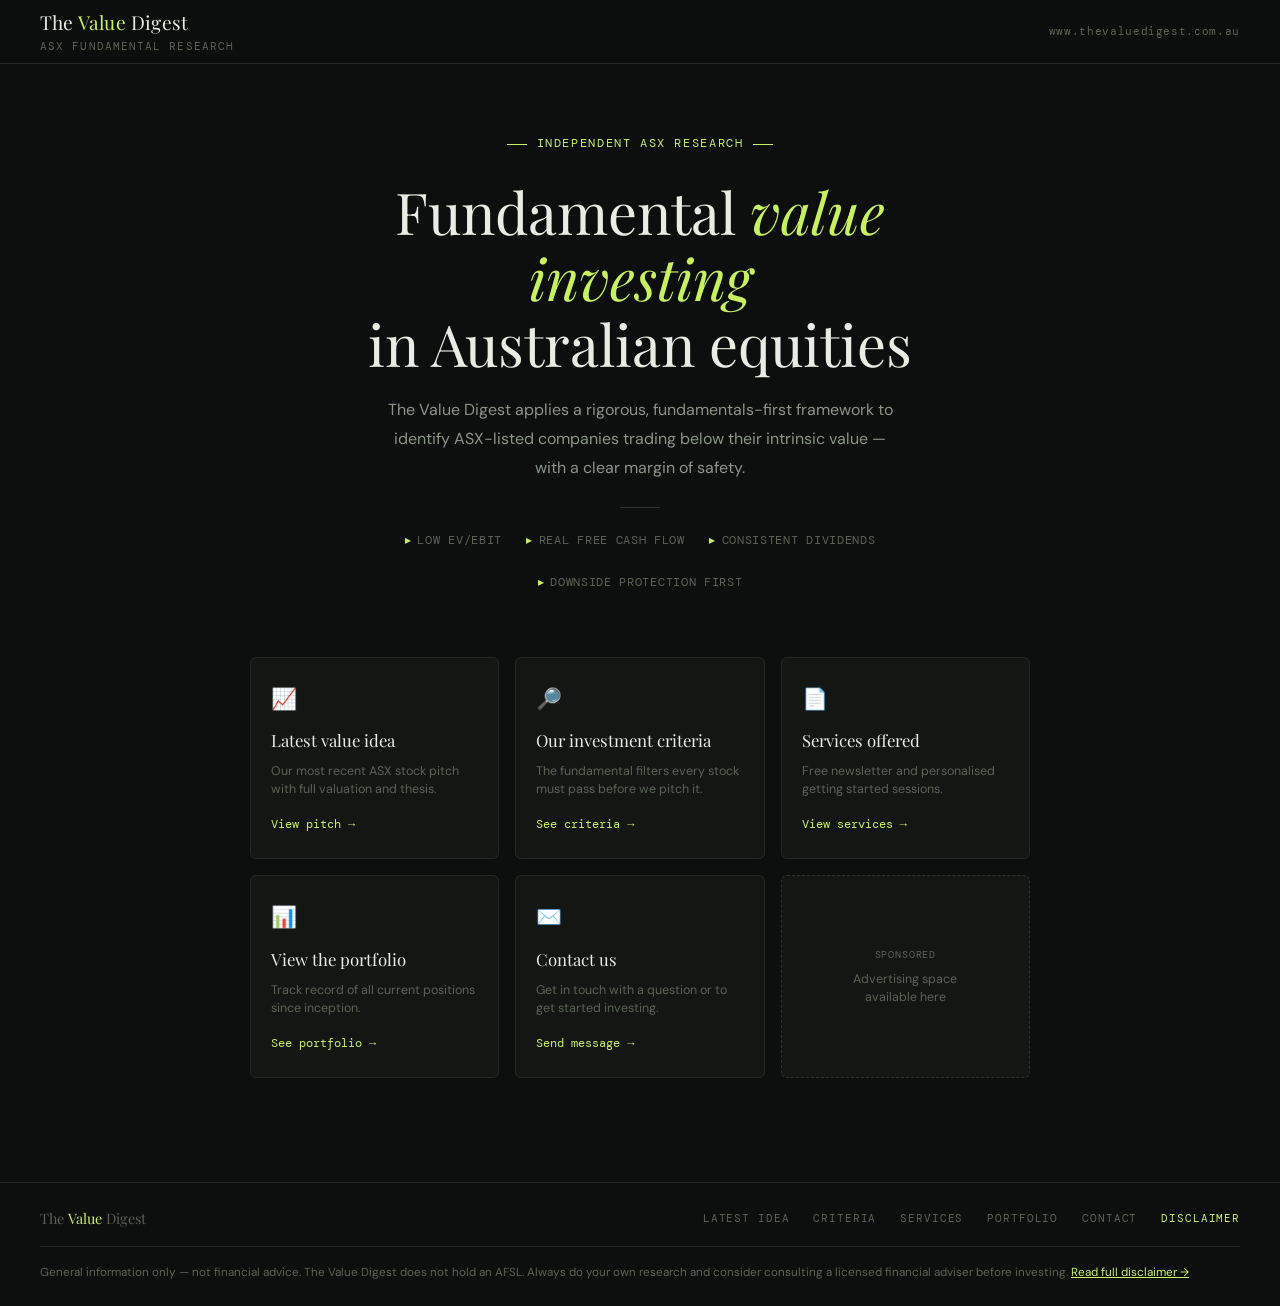
==== commit 8232c5bf: "Add files via upload" ====
--- a/index.html
+++ b/index.html
@@ -53,45 +53,17 @@
     display: inline-flex; align-items: center; gap: 10px; margin-bottom: 1.5rem;
   }
   .hero-eyebrow::before, .hero-eyebrow::after { content: ''; display: block; width: 20px; height: 1px; background: var(--accent); }
-  .hero h1 {
-    font-family: var(--serif); font-size: clamp(2.2rem, 5vw, 3.6rem);
-    font-weight: 400; line-height: 1.15; margin-bottom: 1.25rem;
-  }
+  .hero h1 { font-family: var(--serif); font-size: clamp(2.2rem, 5vw, 3.6rem); font-weight: 400; line-height: 1.15; margin-bottom: 1.25rem; }
   .hero h1 em { color: var(--accent); font-style: italic; }
-  .hero-sub {
-    font-size: 1rem; color: var(--text2); line-height: 1.8;
-    max-width: 520px; margin: 0 auto 1.5rem;
-  }
+  .hero-sub { font-size: 1rem; color: var(--text2); line-height: 1.8; max-width: 520px; margin: 0 auto 1.5rem; }
   .hero-divider { width: 40px; height: 1px; background: var(--border2); margin: 0 auto 1.5rem; }
-  .hero-focus {
-    display: flex; justify-content: center; gap: 1.5rem; flex-wrap: wrap;
-    font-family: var(--mono); font-size: 0.72rem; color: var(--text3);
-    letter-spacing: 0.06em; text-transform: uppercase;
-  }
+  .hero-focus { display: flex; justify-content: center; gap: 1.5rem; flex-wrap: wrap; font-family: var(--mono); font-size: 0.72rem; color: var(--text3); letter-spacing: 0.06em; text-transform: uppercase; }
   .hero-focus span { display: flex; align-items: center; gap: 6px; }
   .hero-focus span::before { content: '▸'; color: var(--accent); }
 
   /* NAV BUTTONS */
-  .nav-buttons {
-    display: grid;
-    grid-template-columns: repeat(3, 1fr);
-    gap: 1rem;
-    width: 100%;
-    max-width: 780px;
-    margin-bottom: 2.5rem;
-  }
-  .nav-btn {
-    background: var(--surface);
-    border: 1px solid var(--border);
-    border-radius: 6px;
-    padding: 1.5rem 1.25rem;
-    text-decoration: none;
-    color: var(--text);
-    display: flex; flex-direction: column;
-    align-items: flex-start; gap: 0.5rem;
-    transition: border-color 0.2s, background 0.2s, transform 0.15s;
-    cursor: pointer;
-  }
+  .nav-buttons { display: grid; grid-template-columns: repeat(3, 1fr); gap: 1rem; width: 100%; max-width: 780px; margin-bottom: 2.5rem; }
+  .nav-btn { background: var(--surface); border: 1px solid var(--border); border-radius: 6px; padding: 1.5rem 1.25rem; text-decoration: none; color: var(--text); display: flex; flex-direction: column; align-items: flex-start; gap: 0.5rem; transition: border-color 0.2s, background 0.2s, transform 0.15s; cursor: pointer; }
   .nav-btn:hover { border-color: var(--accent); background: var(--surface2); transform: translateY(-2px); }
   .nav-btn-icon { font-size: 1.3rem; margin-bottom: 0.25rem; }
   .nav-btn-title { font-family: var(--serif); font-size: 1.05rem; font-weight: 400; }
@@ -102,139 +74,159 @@
   .page { display: none; width: 100%; max-width: 820px; }
   .page.active { display: block; }
   .page-header { display: flex; align-items: center; gap: 1rem; margin-bottom: 2.5rem; }
-  .back-btn {
-    background: none; border: 1px solid var(--border2); color: var(--text2);
-    padding: 7px 14px; border-radius: 4px; cursor: pointer;
-    font-family: var(--mono); font-size: 0.72rem; letter-spacing: 0.06em;
-    text-transform: uppercase; transition: all 0.2s; white-space: nowrap;
-  }
+  .back-btn { background: none; border: 1px solid var(--border2); color: var(--text2); padding: 7px 14px; border-radius: 4px; cursor: pointer; font-family: var(--mono); font-size: 0.72rem; letter-spacing: 0.06em; text-transform: uppercase; transition: all 0.2s; white-space: nowrap; }
   .back-btn:hover { border-color: var(--accent); color: var(--accent); }
   .page-title { font-family: var(--serif); font-size: 1.8rem; font-weight: 400; }
 
-  /* LATEST VALUE IDEA */
-  .idea-card {
-    background: var(--surface); border: 1px solid var(--border);
-    border-radius: 6px; overflow: hidden;
-  }
+  /* AD ZONE */
+  .ad-zone { width: 100%; display: flex; flex-direction: column; align-items: center; justify-content: center; background: var(--surface); border: 1px dashed var(--border2); border-radius: 4px; color: var(--text3); font-family: var(--mono); font-size: 0.68rem; letter-spacing: 0.06em; text-transform: uppercase; position: relative; height: 90px; margin: 1.5rem 0; }
+  .ad-zone-label { position: absolute; top: 6px; left: 10px; font-size: 0.6rem; color: var(--text3); opacity: 0.5; }
+
+  /* SHARED SECTION LABEL */
+  .section-label { font-family: var(--mono); font-size: 0.68rem; color: var(--text3); text-transform: uppercase; letter-spacing: 0.1em; margin-bottom: 0.85rem; margin-top: 1.75rem; }
+
+  /* INVESTMENT CRITERIA */
+  .criteria-intro { font-size: 0.9rem; color: var(--text2); line-height: 1.75; margin-bottom: 2rem; max-width: 580px; }
+  .philosophy-block { background: var(--surface); border: 1px solid var(--border); border-radius: 6px; padding: 1.25rem 1.5rem; margin-bottom: 2rem; border-left: 3px solid var(--border2); }
+  .philosophy-block .ph-label { font-family: var(--mono); font-size: 0.68rem; color: var(--text3); text-transform: uppercase; letter-spacing: 0.08em; margin-bottom: 0.75rem; }
+  .philosophy-block ul { list-style: none; display: grid; grid-template-columns: 1fr 1fr; gap: 6px 2rem; }
+  .philosophy-block ul li { font-size: 0.83rem; color: var(--text2); display: flex; align-items: flex-start; gap: 6px; line-height: 1.55; }
+  .philosophy-block ul li::before { content: '▸'; color: var(--accent); flex-shrink: 0; font-family: var(--mono); }
+  .criteria-grid { display: grid; grid-template-columns: repeat(2, 1fr); gap: 1rem; margin-bottom: 1.5rem; }
+  .criteria-card { background: var(--surface); border: 1px solid var(--border); border-radius: 6px; padding: 1.25rem 1.5rem; transition: border-color 0.2s; }
+  .criteria-card:hover { border-color: var(--border2); }
+  .criteria-num { font-family: var(--mono); font-size: 0.68rem; color: var(--text3); margin-bottom: 0.4rem; }
+  .criteria-name { font-family: var(--serif); font-size: 1.05rem; margin-bottom: 0.5rem; color: var(--text); }
+  .criteria-desc { font-size: 0.83rem; color: var(--text2); line-height: 1.65; }
+  .criteria-threshold { font-family: var(--mono); font-size: 0.72rem; color: var(--accent); margin-top: 0.5rem; display: flex; align-items: center; gap: 5px; }
+  .criteria-threshold::before { content: '▸'; }
+  .criteria-sub { font-size: 0.78rem; color: var(--text3); margin-top: 0.4rem; line-height: 1.55; padding-left: 1rem; list-style: none; }
+  .criteria-sub li { display: flex; align-items: flex-start; gap: 5px; margin-bottom: 2px; }
+  .criteria-sub li::before { content: '—'; color: var(--border2); flex-shrink: 0; }
+  .criteria-note { background: var(--surface); border: 1px solid var(--border); border-radius: 6px; padding: 1.25rem 1.5rem; font-size: 0.83rem; color: var(--text2); line-height: 1.7; border-left: 3px solid var(--accent); }
+  .val-table { width: 100%; border-collapse: collapse; margin-top: 0.6rem; }
+  .val-table tr { border-bottom: 1px solid var(--border); }
+  .val-table tr:last-child { border-bottom: none; }
+  .val-table td { padding: 5px 0; font-size: 0.78rem; color: var(--text2); vertical-align: top; }
+  .val-table td:first-child { color: var(--text3); width: 60%; }
+  .val-table td:last-child { font-family: var(--mono); color: var(--accent); font-size: 0.72rem; text-align: right; }
+
+  /* SERVICES */
+  .services-grid { display: grid; grid-template-columns: repeat(2, 1fr); gap: 1rem; margin-bottom: 2rem; max-width: 680px; }
+  .service-card { background: var(--surface); border: 1px solid var(--border); border-radius: 6px; padding: 1.5rem; display: flex; flex-direction: column; transition: border-color 0.2s; }
+  .service-card:hover { border-color: var(--border2); }
+  .service-icon { font-size: 1.4rem; margin-bottom: 0.75rem; }
+  .service-name { font-family: var(--serif); font-size: 1.05rem; margin-bottom: 0.5rem; }
+  .service-desc { font-size: 0.82rem; color: var(--text2); line-height: 1.65; flex: 1; margin-bottom: 1rem; }
+  .service-desc ul { list-style: none; padding: 0; margin-top: 0.4rem; }
+  .service-desc ul li { display: flex; align-items: flex-start; gap: 6px; padding: 2px 0; }
+  .service-desc ul li::before { content: '▸'; color: var(--accent); font-family: var(--mono); flex-shrink: 0; font-size: 0.7rem; margin-top: 3px; }
+  .service-price { font-family: var(--mono); font-size: 0.75rem; color: var(--accent); margin-bottom: 1rem; }
+  .service-note { font-family: var(--mono); font-size: 0.68rem; color: var(--green); margin-bottom: 1rem; }
+  .btn-primary { background: var(--accent); color: #0d0f0e; padding: 10px 20px; border-radius: 4px; font-weight: 500; font-size: 0.85rem; border: none; cursor: pointer; transition: background 0.2s; width: 100%; text-align: center; display: inline-block; }
+  .btn-primary:hover { background: var(--accent2); }
+  .btn-ghost { border: 1px solid var(--border2); color: var(--text2); padding: 10px 20px; border-radius: 4px; font-size: 0.85rem; transition: all 0.2s; text-align: center; display: inline-block; cursor: pointer; background: none; width: 100%; }
+  .btn-ghost:hover { border-color: var(--accent); color: var(--accent); }
+
+  /* NEWSLETTER MODAL */
+  .modal-overlay { display: none; position: fixed; inset: 0; background: rgba(0,0,0,0.7); z-index: 200; align-items: center; justify-content: center; }
+  .modal-overlay.open { display: flex; }
+  .modal { background: var(--surface); border: 1px solid var(--border); border-radius: 6px; padding: 2rem; width: 100%; max-width: 400px; position: relative; }
+  .modal-title { font-family: var(--serif); font-size: 1.2rem; margin-bottom: 0.4rem; }
+  .modal-sub { font-size: 0.82rem; color: var(--text2); margin-bottom: 1.5rem; }
+  .modal-close { position: absolute; top: 1rem; right: 1rem; background: none; border: none; color: var(--text3); cursor: pointer; font-size: 1.2rem; line-height: 1; }
+  .modal-close:hover { color: var(--text); }
+  .mfield { margin-bottom: 1rem; }
+  .mfield label { display: block; font-family: var(--mono); font-size: 0.65rem; color: var(--text3); text-transform: uppercase; letter-spacing: 0.08em; margin-bottom: 0.4rem; }
+  .mfield input { width: 100%; background: var(--bg); border: 1px solid var(--border2); border-radius: 4px; padding: 9px 12px; color: var(--text); font-family: var(--sans); font-size: 0.88rem; outline: none; transition: border-color 0.2s; }
+  .mfield input:focus { border-color: var(--accent); }
+  .mfield input::placeholder { color: var(--text3); }
+
+  /* PORTFOLIO */
+  .portfolio-disclaimer { background: var(--surface); border: 1px solid var(--border); border-radius: 6px; padding: 1rem 1.25rem; font-size: 0.8rem; color: var(--text3); line-height: 1.65; border-left: 3px solid var(--border2); margin-bottom: 1.75rem; }
+  .portfolio-disclaimer strong { color: var(--text2); }
+  .portfolio-date { font-family: var(--mono); font-size: 0.72rem; color: var(--text3); margin-bottom: 1.25rem; letter-spacing: 0.06em; }
+  .portfolio-stats { display: grid; grid-template-columns: repeat(3, 1fr); gap: 0.75rem; margin-bottom: 2rem; }
+  .pstat { background: var(--surface); border: 1px solid var(--border); border-radius: 6px; padding: 1rem 1.25rem; }
+  .pstat-num { font-family: var(--serif); font-size: 1.5rem; color: var(--accent); }
+  .pstat-label { font-size: 0.72rem; color: var(--text3); margin-top: 3px; line-height: 1.4; }
+  .port-table { width: 100%; border-collapse: collapse; font-size: 0.82rem; margin-bottom: 0.5rem; }
+  .port-table thead tr { border-bottom: 1px solid var(--border2); }
+  .port-table th { font-family: var(--mono); font-size: 0.63rem; color: var(--text3); text-transform: uppercase; letter-spacing: 0.08em; padding: 8px 10px; text-align: right; font-weight: 400; }
+  .port-table th:first-child { text-align: left; }
+  .port-table td { padding: 9px 10px; border-bottom: 1px solid var(--border); vertical-align: middle; text-align: right; }
+  .port-table td:first-child { text-align: left; }
+  .port-table tr:hover td { background: var(--surface2); }
+  .port-table tr:last-child td { border-bottom: none; }
+  .t-ticker { font-family: var(--mono); font-size: 0.8rem; color: var(--accent); }
+  .t-num { font-family: var(--mono); }
+  .t-green { color: var(--green); }
+  .t-red { color: var(--red); }
+  .row-highlight td { background: rgba(200,240,96,0.04); }
+  .row-highlight:hover td { background: rgba(200,240,96,0.07) !important; }
+  .bar-cell { width: 80px; padding-right: 14px; }
+  .bar-wrap { background: var(--surface2); border-radius: 2px; height: 5px; overflow: hidden; }
+  .bar-fill { height: 5px; border-radius: 2px; background: var(--accent); opacity: 0.7; }
+  .table-note { font-size: 0.78rem; color: var(--text3); margin-top: 0.85rem; font-style: italic; }
+
+  /* VALUE IDEA */
+  .idea-card { background: var(--surface); border: 1px solid var(--border); border-radius: 6px; overflow: hidden; }
   .idea-top { padding: 2rem; border-bottom: 1px solid var(--border); }
   .idea-meta { display: flex; gap: 10px; align-items: center; margin-bottom: 1rem; flex-wrap: wrap; }
   .badge { font-family: var(--mono); font-size: 0.68rem; padding: 4px 10px; border-radius: 3px; }
   .badge-sector { background: #1e2b1e; color: var(--green); border: 1px solid #2a3e2a; }
   .badge-new { background: #1e2218; color: var(--accent); border: 1px solid #2e3520; }
-  .idea-ticker { font-family: var(--mono); font-size: 0.85rem; color: var(--text3); }
-  .idea-title { font-family: var(--serif); font-size: 1.7rem; font-weight: 400; line-height: 1.2; margin-bottom: 0.75rem; }
+  .badge-held { background: #1e1e2b; color: #7a9acc; border: 1px solid #2a2e3e; }
+  .idea-title { font-family: var(--serif); font-size: 1.7rem; font-weight: 400; line-height: 1.2; margin-bottom: 0.25rem; }
+  .idea-subtitle { font-family: var(--mono); font-size: 0.82rem; color: var(--accent); margin-bottom: 0.85rem; letter-spacing: 0.04em; }
   .idea-thesis { font-size: 0.9rem; color: var(--text2); line-height: 1.75; }
-  .idea-body { display: grid; grid-template-columns: 1fr 280px; }
-  .idea-metrics { padding: 1.5rem 2rem; border-right: 1px solid var(--border); }
-  .metrics-label { font-family: var(--mono); font-size: 0.68rem; color: var(--text3); text-transform: uppercase; letter-spacing: 0.08em; margin-bottom: 1rem; }
-  .metrics-grid { display: grid; grid-template-columns: repeat(3, 1fr); gap: 0.75rem; }
-  .metric { background: var(--surface2); border: 1px solid var(--border); border-radius: 4px; padding: 0.75rem; }
-  .metric-label { font-size: 0.68rem; color: var(--text3); font-family: var(--mono); text-transform: uppercase; letter-spacing: 0.05em; margin-bottom: 4px; }
-  .metric-val { font-family: var(--mono); font-size: 1rem; }
-  .metric-val.green { color: var(--green); }
-  .metric-val.amber { color: var(--amber); }
-  .idea-verdict { padding: 1.5rem; display: flex; flex-direction: column; gap: 0.85rem; }
-  .verdict-label { font-family: var(--mono); font-size: 0.68rem; color: var(--text3); text-transform: uppercase; letter-spacing: 0.08em; margin-bottom: 0.25rem; }
-  .verdict-box { background: var(--bg); border: 1px solid var(--border); border-radius: 4px; padding: 0.85rem; }
-  .verdict-text { font-family: var(--serif); font-size: 1.1rem; color: var(--accent); }
-  .verdict-sub { font-size: 0.78rem; color: var(--text3); margin-top: 3px; }
-  .price-row { display: flex; justify-content: space-between; padding: 5px 0; font-size: 0.83rem; border-bottom: 1px solid var(--border); }
-  .price-row:last-child { border-bottom: none; }
-  .price-row span:first-child { color: var(--text3); }
-  .price-row span:last-child { font-family: var(--mono); }
-  .upside { color: var(--green); }
-  .risks-list { list-style: none; padding: 0; }
-  .risks-list li { font-size: 0.8rem; color: var(--text3); padding: 3px 0; display: flex; gap: 6px; }
-  .risks-list li::before { content: '—'; color: var(--border2); }
-
-  /* AD ZONE */
-  .ad-zone {
-    width: 100%; display: flex; flex-direction: column;
-    align-items: center; justify-content: center;
-    background: var(--surface); border: 1px dashed var(--border2);
-    border-radius: 4px; color: var(--text3);
-    font-family: var(--mono); font-size: 0.68rem; letter-spacing: 0.06em;
-    text-transform: uppercase; position: relative; height: 90px;
-    margin: 1.5rem 0;
-  }
-  .ad-zone-label { position: absolute; top: 6px; left: 10px; font-size: 0.6rem; color: var(--text3); opacity: 0.5; }
-
-  /* INVESTMENT CRITERIA */
-  .criteria-intro { font-size: 0.9rem; color: var(--text2); line-height: 1.75; margin-bottom: 2rem; max-width: 580px; }
-  .criteria-grid { display: grid; grid-template-columns: repeat(2, 1fr); gap: 1px; background: var(--border); border: 1px solid var(--border); border-radius: 6px; overflow: hidden; margin-bottom: 1.5rem; }
-  .criteria-item { background: var(--surface); padding: 1.5rem; }
-  .criteria-num { font-family: var(--mono); font-size: 0.68rem; color: var(--text3); margin-bottom: 0.4rem; }
-  .criteria-name { font-family: var(--serif); font-size: 1.05rem; margin-bottom: 0.4rem; }
-  .criteria-desc { font-size: 0.83rem; color: var(--text2); line-height: 1.65; }
-  .criteria-threshold { font-family: var(--mono); font-size: 0.72rem; color: var(--accent); margin-top: 0.5rem; display: flex; align-items: center; gap: 5px; }
-  .criteria-threshold::before { content: '▸'; }
-  .criteria-note { background: var(--surface); border: 1px solid var(--border); border-radius: 6px; padding: 1.25rem 1.5rem; font-size: 0.83rem; color: var(--text2); line-height: 1.7; border-left: 3px solid var(--accent); }
-
-  /* SERVICES */
-  .services-intro { font-size: 0.9rem; color: var(--text2); line-height: 1.75; margin-bottom: 2rem; max-width: 580px; }
-  .services-grid { display: grid; grid-template-columns: repeat(3, 1fr); gap: 1rem; margin-bottom: 2rem; }
-  .service-card { background: var(--surface); border: 1px solid var(--border); border-radius: 6px; padding: 1.5rem; display: flex; flex-direction: column; }
-  .service-card.featured { border-color: var(--accent); }
-  .service-icon { font-size: 1.4rem; margin-bottom: 0.75rem; }
-  .service-name { font-family: var(--serif); font-size: 1.05rem; margin-bottom: 0.5rem; }
-  .service-desc { font-size: 0.82rem; color: var(--text2); line-height: 1.65; flex: 1; margin-bottom: 1rem; }
-  .service-price { font-family: var(--mono); font-size: 0.75rem; color: var(--accent); margin-bottom: 1rem; }
-  .btn-primary { background: var(--accent); color: #0d0f0e; padding: 10px 20px; border-radius: 4px; text-decoration: none; font-weight: 500; font-size: 0.85rem; transition: background 0.2s; text-align: center; display: inline-block; }
-  .btn-primary:hover { background: var(--accent2); }
-  .btn-ghost { border: 1px solid var(--border2); color: var(--text2); padding: 10px 20px; border-radius: 4px; text-decoration: none; font-size: 0.85rem; transition: all 0.2s; text-align: center; display: inline-block; }
-  .btn-ghost:hover { border-color: var(--accent); color: var(--accent); }
-
-  /* PORTFOLIO */
-  .portfolio-intro { font-size: 0.9rem; color: var(--text2); line-height: 1.75; margin-bottom: 2rem; max-width: 580px; }
-  .portfolio-stats { display: grid; grid-template-columns: repeat(4, 1fr); gap: 1rem; margin-bottom: 2rem; }
-  .pstat { background: var(--surface); border: 1px solid var(--border); border-radius: 6px; padding: 1rem 1.25rem; }
-  .pstat-num { font-family: var(--serif); font-size: 1.6rem; color: var(--accent); }
-  .pstat-label { font-size: 0.75rem; color: var(--text3); margin-top: 2px; }
-  .portfolio-table { width: 100%; border-collapse: collapse; font-size: 0.85rem; margin-bottom: 1.5rem; }
-  .portfolio-table th { font-family: var(--mono); font-size: 0.68rem; color: var(--text3); text-transform: uppercase; letter-spacing: 0.08em; padding: 10px 12px; text-align: left; border-bottom: 1px solid var(--border); }
-  .portfolio-table td { padding: 11px 12px; border-bottom: 1px solid var(--border); vertical-align: middle; }
-  .portfolio-table tr:hover td { background: var(--surface2); }
-  .portfolio-table tr:last-child td { border-bottom: none; }
-  .t-ticker { font-family: var(--mono); color: var(--accent); font-size: 0.8rem; }
-  .t-num { font-family: var(--mono); text-align: right; }
-  .t-green { color: var(--green); }
-  .t-red { color: var(--red); }
-  .t-amber { color: var(--amber); }
-  .t-status { display: inline-block; font-family: var(--mono); font-size: 0.68rem; padding: 3px 8px; border-radius: 3px; }
-  .s-open { background: #1a2e1a; color: var(--green); border: 1px solid #263e26; }
-  .s-watch { background: #2a2518; color: var(--amber); border: 1px solid #3a3220; }
-  .portfolio-note { background: var(--surface); border: 1px solid var(--border); border-radius: 6px; padding: 1.25rem 1.5rem; font-size: 0.82rem; color: var(--text2); line-height: 1.7; border-left: 3px solid var(--border2); }
+  .idea-section { padding: 1.5rem 2rem; border-top: 1px solid var(--border); }
+  .idea-section-label { font-family: var(--mono); font-size: 0.68rem; color: var(--text3); text-transform: uppercase; letter-spacing: 0.08em; margin-bottom: 0.85rem; }
+  .about-text { font-size: 0.85rem; color: var(--text2); line-height: 1.75; }
+  .about-text strong { color: var(--text); font-weight: 500; }
+  .key-stats { display: grid; grid-template-columns: repeat(3, 1fr); gap: 0.75rem; }
+  .kstat { background: var(--surface2); border: 1px solid var(--border); border-radius: 4px; padding: 0.85rem 1rem; }
+  .kstat-val { font-family: var(--serif); font-size: 1.4rem; color: var(--accent); }
+  .kstat-val.green { color: var(--green); }
+  .kstat-val.amber { color: var(--amber); }
+  .kstat-label { font-size: 0.72rem; color: var(--text3); margin-top: 2px; }
+  .hist-wrap { overflow-x: auto; }
+  .hist-table { width: 100%; border-collapse: collapse; font-size: 0.78rem; min-width: 680px; }
+  .hist-table thead tr { border-bottom: 1px solid var(--border2); }
+  .hist-table th { font-family: var(--mono); font-size: 0.62rem; color: var(--text3); text-transform: uppercase; letter-spacing: 0.06em; padding: 7px 10px; text-align: right; font-weight: 400; white-space: nowrap; }
+  .hist-table th:first-child { text-align: left; min-width: 150px; }
+  .hist-table td { padding: 8px 10px; border-bottom: 1px solid var(--border); color: var(--text2); text-align: right; font-family: var(--mono); font-size: 0.78rem; white-space: nowrap; }
+  .hist-table td:first-child { text-align: left; color: var(--text); font-family: var(--sans); font-size: 0.82rem; }
+  .hist-table tr:hover td { background: var(--surface2); }
+  .hist-table tr:last-child td { border-bottom: none; }
+  .hist-highlight td { background: rgba(200,240,96,0.04); }
+  .hist-highlight:hover td { background: rgba(200,240,96,0.07) !important; }
+  .commentary-text { font-size: 0.88rem; color: var(--text2); line-height: 1.8; }
 
   /* CONTACT */
-  .contact-intro { font-size: 0.9rem; color: var(--text2); line-height: 1.75; margin-bottom: 2rem; max-width: 520px; }
-  .contact-form { background: var(--surface); border: 1px solid var(--border); border-radius: 6px; padding: 2rem; max-width: 560px; }
-  .form-group { margin-bottom: 1.25rem; }
-  .form-label { font-family: var(--mono); font-size: 0.7rem; color: var(--text3); text-transform: uppercase; letter-spacing: 0.08em; display: block; margin-bottom: 0.4rem; }
-  .form-input, .form-textarea {
-    width: 100%; background: var(--surface2); border: 1px solid var(--border2);
-    color: var(--text); padding: 10px 14px; border-radius: 4px;
-    font-family: var(--sans); font-size: 0.9rem; outline: none;
-    transition: border-color 0.2s;
-  }
-  .form-input:focus, .form-textarea:focus { border-color: var(--accent); }
-  .form-textarea { resize: vertical; min-height: 120px; line-height: 1.6; }
-  .form-hint { font-size: 0.75rem; color: var(--text3); margin-top: 4px; text-align: right; }
-  .form-submit {
-    background: var(--accent); color: #0d0f0e; padding: 11px 28px;
-    border: none; border-radius: 4px; font-family: var(--sans);
-    font-size: 0.9rem; font-weight: 500; cursor: pointer;
-    transition: background 0.2s; width: 100%; margin-top: 0.5rem;
-  }
-  .form-submit:hover { background: var(--accent2); }
-  .form-success { display: none; background: #1a2e1a; border: 1px solid #2a3e2a; border-radius: 4px; padding: 1rem 1.25rem; font-size: 0.9rem; color: var(--green); margin-top: 1rem; }
+  .form-card { background: var(--surface); border: 1px solid var(--border); border-radius: 6px; padding: 2rem; max-width: 560px; }
+  .field { margin-bottom: 1.25rem; }
+  .field label { display: block; font-family: var(--mono); font-size: 0.68rem; color: var(--text3); text-transform: uppercase; letter-spacing: 0.08em; margin-bottom: 0.5rem; }
+  .field input, .field select, .field textarea { width: 100%; background: var(--bg); border: 1px solid var(--border2); border-radius: 4px; padding: 10px 12px; color: var(--text); font-family: var(--sans); font-size: 0.88rem; outline: none; transition: border-color 0.2s; -webkit-appearance: none; }
+  .field select { cursor: pointer; background-image: url("data:image/svg+xml,%3Csvg xmlns='http://www.w3.org/2000/svg' width='12' height='8' viewBox='0 0 12 8'%3E%3Cpath d='M1 1l5 5 5-5' stroke='%235a6356' stroke-width='1.5' fill='none'/%3E%3C/svg%3E"); background-repeat: no-repeat; background-position: right 12px center; padding-right: 32px; }
+  .field input:focus, .field select:focus, .field textarea:focus { border-color: var(--accent); }
+  .field textarea { resize: vertical; min-height: 110px; line-height: 1.6; }
+  .field input::placeholder, .field textarea::placeholder { color: var(--text3); }
+  .hp-field { position: absolute; left: -9999px; opacity: 0; height: 0; overflow: hidden; }
+  .captcha-box { background: var(--surface2); border: 1px solid var(--border); border-radius: 4px; padding: 1rem 1.25rem; display: flex; align-items: center; gap: 1rem; flex-wrap: wrap; }
+  .captcha-question { font-family: var(--mono); font-size: 0.9rem; color: var(--text); flex-shrink: 0; }
+  .captcha-input { width: 70px; background: var(--bg); border: 1px solid var(--border2); border-radius: 4px; padding: 8px 10px; color: var(--text); font-family: var(--mono); font-size: 0.9rem; text-align: center; outline: none; transition: border-color 0.2s; }
+  .captcha-input:focus { border-color: var(--accent); }
+  .captcha-hint { font-size: 0.75rem; color: var(--text3); margin-top: 6px; }
+  .captcha-error { font-size: 0.75rem; color: var(--red); display: none; margin-top: 4px; }
+  .btn-submit { background: var(--accent); color: #0d0f0e; padding: 11px 28px; border-radius: 4px; font-weight: 500; font-size: 0.9rem; border: none; cursor: pointer; transition: background 0.2s; width: 100%; margin-top: 0.5rem; }
+  .btn-submit:hover { background: var(--accent2); }
+  .btn-submit:disabled { opacity: 0.4; cursor: not-allowed; }
+  .success-msg { display: none; background: #1a2e1a; border: 1px solid #2a3e2a; border-radius: 4px; padding: 1.25rem 1.5rem; font-size: 0.88rem; color: var(--green); line-height: 1.65; margin-top: 1rem; }
+  .error-msg { display: none; background: #2e1a1a; border: 1px solid #3e2a2a; border-radius: 4px; padding: 1rem 1.25rem; font-size: 0.85rem; color: var(--red); margin-top: 1rem; }
 
   /* FOOTER */
-  footer {
-    border-top: 1px solid var(--border);
-    padding: 1.5rem 2.5rem;
-    display: flex; justify-content: space-between; align-items: center;
-    flex-wrap: wrap; gap: 1rem;
-  }
+  footer { border-top: 1px solid var(--border); padding: 1.5rem 2.5rem; display: flex; justify-content: space-between; align-items: center; flex-wrap: wrap; gap: 1rem; }
   .footer-logo { font-family: var(--serif); font-size: 0.9rem; color: var(--text3); }
   .footer-logo span { color: var(--accent); }
   .footer-links { display: flex; gap: 1.5rem; }
@@ -244,12 +236,11 @@
 
   @media (max-width: 700px) {
     .nav-buttons { grid-template-columns: 1fr 1fr; }
-    .idea-body { grid-template-columns: 1fr; }
-    .idea-verdict { border-top: 1px solid var(--border); }
     .criteria-grid { grid-template-columns: 1fr; }
     .services-grid { grid-template-columns: 1fr; }
     .portfolio-stats { grid-template-columns: repeat(2, 1fr); }
-    .metrics-grid { grid-template-columns: repeat(2, 1fr); }
+    .key-stats { grid-template-columns: repeat(2, 1fr); }
+    .philosophy-block ul { grid-template-columns: 1fr; }
     .nav-tagline { display: none; }
     footer { flex-direction: column; align-items: flex-start; }
   }
@@ -273,17 +264,16 @@
 
   <!-- HOME PAGE -->
   <div id="homePage" style="width:100%; max-width:820px; display:flex; flex-direction:column; align-items:center;">
-
     <div class="hero">
       <div class="hero-eyebrow">Independent ASX Research</div>
       <h1>Fundamental <em>value investing</em><br>in Australian equities</h1>
       <p class="hero-sub">The Value Digest applies a rigorous, fundamentals-first framework to identify ASX-listed companies trading below their intrinsic value — with a clear margin of safety.</p>
       <div class="hero-divider"></div>
       <div class="hero-focus">
-        <span>Low P/E &amp; P/B</span>
-        <span>Strong free cash flow</span>
-        <span>Margin of safety</span>
-        <span>Catalyst-driven</span>
+        <span>Low EV/EBIT</span>
+        <span>Real free cash flow</span>
+        <span>Consistent dividends</span>
+        <span>Downside protection first</span>
       </div>
     </div>
 
@@ -303,296 +293,367 @@
       <a class="nav-btn" href="#" onclick="showPage('servicesPage'); return false;">
         <div class="nav-btn-icon">📄</div>
         <div class="nav-btn-title">Services offered</div>
-        <div class="nav-btn-desc">Free newsletter, premium research and community access.</div>
+        <div class="nav-btn-desc">Free newsletter and personalised getting started sessions.</div>
         <div class="nav-btn-arrow">View services →</div>
       </a>
       <a class="nav-btn" href="#" onclick="showPage('portfolioPage'); return false;">
         <div class="nav-btn-icon">📊</div>
         <div class="nav-btn-title">View the portfolio</div>
-        <div class="nav-btn-desc">Track record of all pitched stocks and current positions.</div>
+        <div class="nav-btn-desc">Track record of all current positions since inception.</div>
         <div class="nav-btn-arrow">See portfolio →</div>
       </a>
       <a class="nav-btn" href="#" onclick="showPage('contactPage'); return false;">
         <div class="nav-btn-icon">✉️</div>
         <div class="nav-btn-title">Contact us</div>
-        <div class="nav-btn-desc">Get in touch with a question, sponsorship or feedback.</div>
+        <div class="nav-btn-desc">Get in touch with a question or to get started investing.</div>
         <div class="nav-btn-arrow">Send message →</div>
       </a>
-
       <!-- AD ZONE — SIXTH GRID CELL -->
-      <!-- ============================================================
-           AD ZONE: HOME PAGE GRID SPONSOR TILE
-           Replace the content below with a sponsor logo/link or
-           an AdSense responsive unit once approved.
-           ============================================================ -->
       <div style="background: var(--surface); border: 1px dashed var(--border2); border-radius: 6px; padding: 1.25rem; display:flex; flex-direction:column; align-items:center; justify-content:center; gap:0.4rem;">
         <div style="font-family:var(--mono); font-size:0.65rem; color:var(--text3); text-transform:uppercase; letter-spacing:0.08em;">Sponsored</div>
         <div style="font-size:0.78rem; color:var(--text3); text-align:center; line-height:1.5;">Advertising space<br>available here</div>
-        <!-- PASTE SPONSOR OR ADSENSE CODE HERE -->
-      </div>
-    </div>
-
-  </div>
-
-  <!-- LATEST VALUE IDEA PAGE -->
+        <!-- PASTE ADSENSE CODE HERE -->
+      </div>
+    </div>
+  </div>
+
+  <!-- ===================== VALUE IDEA PAGE ===================== -->
   <div class="page" id="ideaPage">
     <div class="page-header">
       <button class="back-btn" onclick="showHome()">← Back</button>
-      <div class="page-title">Latest value idea</div>
-    </div>
-
-    <!-- ============================================================
-         AD ZONE: TOP OF PITCH PAGE — LEADERBOARD 728×90
-         ============================================================ -->
+      <div class="page-title">Value Idea — June 2026</div>
+    </div>
+
     <div class="ad-zone" style="margin-bottom:1.5rem;">
       <span class="ad-zone-label">Ad zone · leaderboard 728×90</span>
       Advertising space — 728×90
-      <!-- PASTE ADSENSE OR SPONSOR CODE HERE -->
+      <!-- PASTE ADSENSE CODE HERE -->
     </div>
 
     <div class="idea-card">
       <div class="idea-top">
         <div class="idea-meta">
-          <span class="badge badge-new">New · Jun 2025</span>
-          <span class="badge badge-sector">Industrials</span>
-          <span class="idea-ticker">ASX: YYY</span>
+          <span class="badge badge-new">Jun 2026</span>
+          <span class="badge badge-sector">Food &amp; Staples Retailing</span>
+          <span class="badge badge-held">Disclosure: Held</span>
         </div>
-        <div class="idea-title">Your Company Name Ltd</div>
-        <p class="idea-thesis">Replace this with your investment thesis. Describe why this company is undervalued, what the market is missing, and what catalyst could unlock value. A compelling pitch explains both the business and the opportunity in clear, direct language that any investor can follow.</p>
-      </div>
-      <div class="idea-body">
-        <div class="idea-metrics">
-          <div class="metrics-label">Key valuation metrics</div>
-          <div class="metrics-grid">
-            <div class="metric"><div class="metric-label">P/E Ratio</div><div class="metric-val amber">7.2x</div></div>
-            <div class="metric"><div class="metric-label">EV/EBITDA</div><div class="metric-val green">4.1x</div></div>
-            <div class="metric"><div class="metric-label">Div. Yield</div><div class="metric-val">6.4%</div></div>
-            <div class="metric"><div class="metric-label">P/B Ratio</div><div class="metric-val green">0.65x</div></div>
-            <div class="metric"><div class="metric-label">FCF Yield</div><div class="metric-val green">11.2%</div></div>
-            <div class="metric"><div class="metric-label">Net Debt/EBITDA</div><div class="metric-val amber">1.8x</div></div>
-          </div>
+        <div class="idea-title">Metcash Limited</div>
+        <div class="idea-subtitle">MTS : ASX</div>
+        <p class="idea-thesis">Australia's leading wholesale distribution and marketing company — supplying grocery, fresh food, liquor, hardware and automotive parts to independent retailers. Trading at 7× EV/EBIT with a fully franked 5.9% dividend yield, Metcash offers a compelling income profile and meaningful valuation discount to listed peers.</p>
+      </div>
+
+      <div class="idea-section">
+        <div class="idea-section-label">What does Metcash do?</div>
+        <p class="about-text">Metcash is a wholesale distribution and marketing company specialising in grocery, fresh food, liquor, hardware and automotive parts. It operates across three pillars — <strong>Food</strong> (IGA-bannered independent supermarkets and convenience stores), <strong>Liquor</strong> (independent outlets and hotels including Cellarbrations and The Bottle-O), and <strong>Hardware</strong> (Mitre 10 and Total Tools retail networks). Recent acquisitions include Bianco Construction Supplies and Alpine Truss, expanding its hardware footprint across South Australia and Victoria/NSW.</p>
+      </div>
+
+      <div class="idea-section">
+        <div class="idea-section-label">Snapshot — at time of writing, 7 June 2026</div>
+        <div class="key-stats">
+          <div class="kstat"><div class="kstat-val">$3.04</div><div class="kstat-label">Share price</div></div>
+          <div class="kstat"><div class="kstat-val">7×</div><div class="kstat-label">EV/EBIT</div></div>
+          <div class="kstat"><div class="kstat-val">$3.9B</div><div class="kstat-label">Enterprise value</div></div>
+          <div class="kstat"><div class="kstat-val green">12×</div><div class="kstat-label">P/E (trailing 12 months)</div></div>
+          <div class="kstat"><div class="kstat-val amber">6.5%</div><div class="kstat-label">FCF yield</div></div>
+          <div class="kstat"><div class="kstat-val green">5.9%</div><div class="kstat-label">Dividend yield (fully franked)</div></div>
         </div>
-        <div class="idea-verdict">
-          <div>
-            <div class="verdict-label">Verdict</div>
-            <div class="verdict-box">
-              <div class="verdict-text">Strong Buy</div>
-              <div class="verdict-sub">High conviction · 12–18 month horizon</div>
-            </div>
-          </div>
-          <div>
-            <div class="verdict-label">Valuation</div>
-            <div class="verdict-box">
-              <div class="price-row"><span>Current price</span><span>$2.84</span></div>
-              <div class="price-row"><span>Intrinsic value</span><span>$4.50</span></div>
-              <div class="price-row"><span>Margin of safety</span><span>37%</span></div>
-              <div class="price-row"><span>Upside potential</span><span class="upside">+58%</span></div>
-            </div>
-          </div>
-          <div>
-            <div class="verdict-label">Key risks</div>
-            <ul class="risks-list">
-              <li>Commodity price exposure</li>
-              <li>Management execution risk</li>
-              <li>Low trading liquidity</li>
-            </ul>
-          </div>
+        <div style="font-family:var(--mono);font-size:0.68rem;color:var(--text3);margin-top:0.85rem">EBIT (FY2025): $508M &nbsp;|&nbsp; Cash: $91M &nbsp;|&nbsp; Debt: $689M (HY26) &nbsp;|&nbsp; FCF yield impacted by FY25 acquisitions</div>
+      </div>
+
+      <div class="idea-section">
+        <div class="idea-section-label">10-year financial history &nbsp;<span style="color:var(--text3);font-size:0.65rem;letter-spacing:0.04em">APR 2016 → APR 2025</span></div>
+        <div class="hist-wrap">
+          <table class="hist-table">
+            <thead>
+              <tr>
+                <th style="text-align:left">Metric</th>
+                <th>Apr 16</th><th>Apr 17</th><th>Apr 18</th><th>Apr 19</th><th>Apr 20</th>
+                <th>Apr 21</th><th>Apr 22</th><th>Apr 23</th><th>Apr 24</th><th>Apr 25</th>
+              </tr>
+            </thead>
+            <tbody>
+              <tr><td>Cash flow (cents)</td><td>17.9</td><td>31.8</td><td>29.6</td><td>26.3</td><td>12.9</td><td>46.4</td><td>43.9</td><td>38.4</td><td>48.2</td><td>49.1</td></tr>
+              <tr><td>Earnings (cents)</td><td>20.1</td><td>22.2</td><td>21.6</td><td>22.5</td><td>21.1</td><td>24.4</td><td>30.3</td><td>31.7</td><td>29.7</td><td>25.3</td></tr>
+              <tr><td>Dividends (cents)</td><td>0.0</td><td>11.0</td><td>13.0</td><td>13.5</td><td>12.5</td><td>17.5</td><td>21.5</td><td>22.5</td><td>19.5</td><td>18.0</td></tr>
+              <tr><td>Franking (%)</td><td>—</td><td>100</td><td>100</td><td>100</td><td>100</td><td>100</td><td>100</td><td>100</td><td>100</td><td>100</td></tr>
+              <tr class="hist-highlight"><td>Return on capital (%)</td><td>13</td><td>13</td><td>15</td><td>16</td><td>10</td><td>13</td><td>15</td><td>16</td><td>13</td><td>12</td></tr>
+              <tr><td>Net interest cover</td><td>10.51</td><td>11.95</td><td>12.43</td><td>11.39</td><td>6.30</td><td>9.02</td><td>9.72</td><td>7.74</td><td>5.52</td><td>4.17</td></tr>
+            </tbody>
+          </table>
         </div>
       </div>
-    </div>
-  </div>
-
-  <!-- INVESTMENT CRITERIA PAGE -->
+
+      <div class="idea-section">
+        <div class="idea-section-label">Analyst commentary</div>
+        <p class="commentary-text">While Metcash ticks all the fundamental boxes and is a company we view with limited downside risk based on valuation metrics, we also do not own this company expecting significant gains in share price appreciation. It is reasonably valued at 7× EV/EBIT for a company that has produced negligible growth over the last 20 years and has had a lean couple of years in this cost-conscious environment.</p>
+        <br>
+        <p class="commentary-text">It is too early to determine if recent acquisitions will materialise into earnings gains — however, encouragingly, a recent market update notes underlying NPAT is expected to be around $270M for this financial year, representing a slight improvement in results. Part of the attractiveness for holding Metcash is that it trades significantly cheaper relative to Coles and Woolworths, both trading over 24× earnings, with similar returns on capital. As such, a share price closer to $4 would be a more than reasonable expectation.</p>
+      </div>
+    </div>
+
+    <div class="criteria-note" style="margin-top:1.5rem;">
+      <strong style="color:var(--text)">General information only — not financial advice.</strong> The Value Digest does not hold an AFSL. The author discloses a holding in MTS at time of publication. Always do your own research and consult a licensed financial adviser before investing.
+    </div>
+  </div>
+
+  <!-- ===================== INVESTMENT CRITERIA PAGE ===================== -->
   <div class="page" id="criteriaPage">
     <div class="page-header">
       <button class="back-btn" onclick="showHome()">← Back</button>
       <div class="page-title">Our investment criteria</div>
     </div>
-    <p class="criteria-intro">Every stock pitched on The Value Digest must pass each of these fundamental filters. We are looking for businesses trading well below intrinsic value, with strong cash generation, conservative balance sheets, and a clear path to re-rating.</p>
+    <p class="criteria-intro">Every stock idea we propose must meet our internal investment criteria — a disciplined framework built around real profits, fair valuations, and protecting against downside risk.</p>
+
+    <div class="philosophy-block">
+      <div class="ph-label">Core investing philosophy</div>
+      <ul>
+        <li>Fundamental analysis to determine reasonable value</li>
+        <li>Agnostic to company size and sector</li>
+        <li>Avoid macro commentary and media noise</li>
+        <li>Reduce downside risk first</li>
+      </ul>
+    </div>
+
+    <div style="font-family:var(--mono);font-size:0.68rem;color:var(--text3);text-transform:uppercase;letter-spacing:0.1em;margin-bottom:1.5rem;">Six criteria every idea must pass</div>
+
     <div class="criteria-grid">
-      <div class="criteria-item">
+      <div class="criteria-card">
         <div class="criteria-num">01</div>
-        <div class="criteria-name">Low Price-to-Earnings</div>
-        <div class="criteria-desc">We look for stocks trading at a meaningful discount to the broader market and to historical averages. A low P/E is a starting point, not a conclusion — we verify that earnings are real and sustainable.</div>
-        <div class="criteria-threshold">P/E below 12x, ideally below 8x</div>
-      </div>
-      <div class="criteria-item">
+        <div class="criteria-name">Proven track record of real profits</div>
+        <div class="criteria-desc">We don't just look at earnings per share — real profits are verified through cash flow. At least 5 years of profits are required, whether listed or unlisted.</div>
+        <div class="criteria-threshold">5+ years of earnings history</div>
+        <ul class="criteria-sub">
+          <li>Operating cash flows routinely exceed earnings</li>
+          <li>FCF yield at least in line with earnings yield or higher</li>
+          <li>FCF not diminished by high ongoing capex or lease liabilities</li>
+        </ul>
+      </div>
+      <div class="criteria-card">
         <div class="criteria-num">02</div>
-        <div class="criteria-name">Price-to-Book below 1x</div>
-        <div class="criteria-desc">Buying assets at a discount to their book value provides a fundamental margin of safety. We favour companies with tangible, realisable assets — not goodwill-heavy balance sheets.</div>
-        <div class="criteria-threshold">P/B below 1.0x preferred</div>
-      </div>
-      <div class="criteria-item">
+        <div class="criteria-name">Acceptable level of profitability</div>
+        <div class="criteria-desc">We require a return on capital that adequately compensates for risk relative to the prevailing risk-free rate — currently cash/bond rates around 5%.</div>
+        <div class="criteria-threshold">Return on capital ≥ 8%</div>
+        <div style="margin-top:0.75rem;font-size:0.78rem;color:var(--text3);padding:8px 12px;background:var(--surface2);border-radius:4px;border-left:2px solid var(--accent);line-height:1.6;">This threshold may vary with prevailing cash/bond interest rates.</div>
+      </div>
+      <div class="criteria-card">
         <div class="criteria-num">03</div>
-        <div class="criteria-name">Strong free cash flow</div>
-        <div class="criteria-desc">Earnings can be manipulated — cash cannot. We prioritise companies generating substantial free cash flow relative to their enterprise value, which funds dividends, buybacks or debt reduction.</div>
-        <div class="criteria-threshold">FCF yield above 8%</div>
-      </div>
-      <div class="criteria-item">
+        <div class="criteria-name">Earnings not in long-term decline</div>
+        <div class="criteria-desc">Companies in structural decline risk becoming value traps — appearing cheap while fundamentals continue to deteriorate. We require earnings to be stable or growing.</div>
+        <div class="criteria-threshold">No sustained downtrend in earnings</div>
+      </div>
+      <div class="criteria-card">
         <div class="criteria-num">04</div>
-        <div class="criteria-name">Manageable debt levels</div>
-        <div class="criteria-desc">Leverage amplifies both gains and losses. We avoid highly geared companies unless cash flows are extremely predictable and stable, and always stress-test the balance sheet.</div>
-        <div class="criteria-threshold">Net Debt / EBITDA below 2.5x</div>
-      </div>
-      <div class="criteria-item">
+        <div class="criteria-name">Consistent dividend payments</div>
+        <div class="criteria-desc">A track record of dividends aligned with profitability signals financial discipline. For ASX-listed companies, franked dividends offer a tax-efficient return to shareholders.</div>
+        <div class="criteria-threshold">Consistent dividend track record</div>
+        <ul class="criteria-sub">
+          <li>Dividends reinvested to compound returns</li>
+          <li>Dividends provide a margin of safety against losses</li>
+        </ul>
+      </div>
+      <div class="criteria-card">
         <div class="criteria-num">05</div>
-        <div class="criteria-name">Catalyst for re-rating</div>
-        <div class="criteria-desc">A cheap stock without a catalyst can stay cheap for years. We look for identifiable events — management change, asset sale, earnings recovery, sector re-rating — that could unlock value within our investment horizon.</div>
-        <div class="criteria-threshold">Identified catalyst required</div>
-      </div>
-      <div class="criteria-item">
+        <div class="criteria-name">Manageable debt</div>
+        <div class="criteria-desc">Excess leverage amplifies downside risk. We verify the company can comfortably service its debt from operating earnings, and prefer debt-free or low-debt businesses.</div>
+        <div class="criteria-threshold">Interest coverage (EBIT / interest) &gt; 3×</div>
+        <ul class="criteria-sub">
+          <li>Calculated from the income statement</li>
+          <li>Preference for debt-free or low-debt companies</li>
+        </ul>
+      </div>
+      <div class="criteria-card">
         <div class="criteria-num">06</div>
-        <div class="criteria-name">Aligned management</div>
-        <div class="criteria-desc">Management with meaningful skin in the game make better long-term capital allocation decisions. We favour founder-led or heavily insider-owned businesses where incentives are aligned with shareholders.</div>
-        <div class="criteria-threshold">Insiders own 5%+ of shares</div>
-      </div>
-    </div>
+        <div class="criteria-name">Reasonable valuation</div>
+        <div class="criteria-desc">We use EV/EBIT as our screening metric (EV = market cap – cash + debt). We do not buy above 20× EV/EBIT regardless of growth — to limit the potential for capital loss.</div>
+        <div class="criteria-threshold">EV/EBIT ≤ 20× hard ceiling</div>
+        <table class="val-table">
+          <tr><td>Stable / low growth</td><td>&lt; 10×</td></tr>
+          <tr><td>Moderate growth (5–10% p.a.)</td><td>&lt; 15×</td></tr>
+          <tr><td>Strong growth (10%+ p.a.)</td><td>&lt; 20×</td></tr>
+        </table>
+      </div>
+    </div>
+
     <div class="criteria-note">
-      <strong style="color:var(--text);">Our process in practice:</strong> A stock must satisfy at least four of these six criteria before we will pitch it. We weight free cash flow and the presence of a catalyst most heavily — a business that is cheap but deteriorating is a value trap, not a value opportunity.
-    </div>
-  </div>
-
-  <!-- SERVICES PAGE -->
+      <strong style="color:var(--text)">A note on forecasting:</strong> While past performance is not indicative of future performance, we do not attempt to predict future earnings beyond what the company itself discloses to the market. Our criteria are deliberately backward-looking and evidence-based — we let the track record speak for itself.
+    </div>
+  </div>
+
+  <!-- ===================== SERVICES PAGE ===================== -->
   <div class="page" id="servicesPage">
     <div class="page-header">
       <button class="back-btn" onclick="showHome()">← Back</button>
       <div class="page-title">Services offered</div>
     </div>
-    <p class="services-intro">The Value Digest is built for serious investors who want independent, fundamentals-driven research on ASX stocks — without the noise. Choose the level of access that suits you.</p>
+    <p style="font-size:0.9rem;color:var(--text2);line-height:1.75;margin-bottom:2rem;max-width:580px;">The Value Digest is built for value conscious investors — from beginners to experienced professionals. Choose below how we can help you.</p>
+
     <div class="services-grid">
       <div class="service-card">
         <div class="service-icon">📰</div>
         <div class="service-name">Free newsletter</div>
-        <div class="service-desc">Monthly summary of what we're watching, macro commentary and one stock idea. No paywall — just rigorous analysis delivered to your inbox.</div>
+        <div class="service-desc">
+          Monthly research and market insights delivered to your inbox — no paywall, no noise.
+          <ul>
+            <li>Value idea of the month notification</li>
+            <li>Fundamental stock commentary</li>
+            <li>Portfolio updates</li>
+          </ul>
+        </div>
         <div class="service-price">Free · Monthly</div>
-        <a href="#" class="btn-ghost">Subscribe free</a>
-      </div>
-      <div class="service-card featured">
-        <div class="service-icon">📊</div>
-        <div class="service-name">Premium research</div>
-        <div class="service-desc">Full stock pitches with detailed financial models, valuation workings, risk analysis and buy/sell price targets. One new pitch per month, plus access to all past pitches.</div>
-        <div class="service-price">$XX / month · Cancel anytime</div>
-        <a href="#" class="btn-primary">Get access</a>
+        <button class="btn-ghost" onclick="openNewsletter()">Subscribe free</button>
       </div>
       <div class="service-card">
-        <div class="service-icon">💬</div>
-        <div class="service-name">Community</div>
-        <div class="service-desc">Private forum for subscribers to discuss pitches, share ideas and challenge each other's analysis. Engaged, serious investors only.</div>
-        <div class="service-price">Included with Premium</div>
-        <a href="#" class="btn-ghost">Learn more</a>
-      </div>
-    </div>
-
-    <!-- ============================================================
-         AD ZONE: SERVICES PAGE — IN-CONTENT BANNER
-         ============================================================ -->
+        <div class="service-icon">🎓</div>
+        <div class="service-name">Getting started in investing</div>
+        <div class="service-desc">
+          A personalised 1:1 session for anyone wanting to learn the basics — from navigating online brokers to anything else you may want to know about investing.
+          <ul>
+            <li>1 hour personalised session</li>
+            <li>Navigating online brokers</li>
+            <li>Free ongoing online support included</li>
+          </ul>
+        </div>
+        <div class="service-price">$99 · 1 hour session</div>
+        <div class="service-note">Free ongoing online support included</div>
+        <button class="btn-ghost" onclick="showPage('contactPage'); setEnquiryType('Need help getting started');">Make an enquiry</button>
+      </div>
+    </div>
+
     <div class="ad-zone">
       <span class="ad-zone-label">Ad zone · in-content banner 728×90</span>
       Advertising space — 728×90
-      <!-- PASTE ADSENSE OR SPONSOR CODE HERE -->
-    </div>
-  </div>
-
-  <!-- PORTFOLIO PAGE -->
+      <!-- PASTE ADSENSE CODE HERE -->
+    </div>
+  </div>
+
+  <!-- ===================== PORTFOLIO PAGE ===================== -->
   <div class="page" id="portfolioPage">
     <div class="page-header">
       <button class="back-btn" onclick="showHome()">← Back</button>
       <div class="page-title">The portfolio</div>
     </div>
-    <p class="portfolio-intro">A transparent record of every stock pitched on The Value Digest, including entry price, current price and performance since pitch date. We stand behind our ideas.</p>
+    <div class="portfolio-date">Current portfolio as of 7 June 2026</div>
+
+    <div class="portfolio-disclaimer">
+      <strong>Important:</strong> Nothing contained within this page constitutes financial advice, nor is it a recommendation to buy, sell or hold any security. Past performance is not indicative of future results. Always seek advice from a licensed financial adviser before making investment decisions.
+    </div>
+
     <div class="portfolio-stats">
-      <div class="pstat"><div class="pstat-num">24</div><div class="pstat-label">Pitches published</div></div>
-      <div class="pstat"><div class="pstat-num" style="color:var(--green)">+18.4%</div><div class="pstat-label">Avg. return on pitched stocks</div></div>
-      <div class="pstat"><div class="pstat-num">18</div><div class="pstat-label">Positive outcomes</div></div>
-      <div class="pstat"><div class="pstat-num">6</div><div class="pstat-label">Negative outcomes</div></div>
-    </div>
-    <table class="portfolio-table">
+      <div class="pstat"><div class="pstat-num">2021</div><div class="pstat-label">Inception date</div></div>
+      <div class="pstat"><div class="pstat-num">+51.5%</div><div class="pstat-label">Total return — pre costs &amp; tax (since inception)</div></div>
+      <div class="pstat"><div class="pstat-num">+49.8%</div><div class="pstat-label">Total return — post costs &amp; tax (since inception)</div></div>
+    </div>
+
+    <div class="section-label">Australian equities</div>
+    <table class="port-table">
       <thead>
         <tr>
-          <th>Ticker</th>
-          <th>Company</th>
-          <th>Sector</th>
-          <th style="text-align:right">Entry price</th>
-          <th style="text-align:right">Current price</th>
-          <th style="text-align:right">Return</th>
-          <th>Status</th>
+          <th style="text-align:left">Ticker</th>
+          <th>Avg. purchase price</th>
+          <th>Current price</th>
+          <th>% Return</th>
+          <th>Portfolio %</th>
+          <th class="bar-cell"></th>
         </tr>
       </thead>
       <tbody>
-        <tr>
-          <td class="t-ticker">AAA</td><td>Company Alpha Ltd</td><td style="font-size:0.8rem;color:var(--text3)">Materials</td>
-          <td class="t-num">$1.85</td><td class="t-num">$2.48</td>
-          <td class="t-num t-green">+34.1%</td>
-          <td><span class="t-status s-open">Open</span></td>
-        </tr>
-        <tr>
-          <td class="t-ticker">BBB</td><td>Company Beta Ltd</td><td style="font-size:0.8rem;color:var(--text3)">Financials</td>
-          <td class="t-num">$4.20</td><td class="t-num">$4.70</td>
-          <td class="t-num t-green">+11.9%</td>
-          <td><span class="t-status s-open">Open</span></td>
-        </tr>
-        <tr>
-          <td class="t-ticker">CCC</td><td>Company Gamma Ltd</td><td style="font-size:0.8rem;color:var(--text3)">Energy</td>
-          <td class="t-num">$0.62</td><td class="t-num">$0.595</td>
-          <td class="t-num t-red">−4.0%</td>
-          <td><span class="t-status s-watch">Watch</span></td>
-        </tr>
-        <tr>
-          <td class="t-ticker">DDD</td><td>Company Delta Ltd</td><td style="font-size:0.8rem;color:var(--text3)">Industrials</td>
-          <td class="t-num">$3.10</td><td class="t-num">$4.25</td>
-          <td class="t-num t-green">+37.1%</td>
-          <td><span class="t-status s-open">Open</span></td>
-        </tr>
-        <tr>
-          <td class="t-ticker">EEE</td><td>Company Epsilon Ltd</td><td style="font-size:0.8rem;color:var(--text3)">Consumer</td>
-          <td class="t-num">$7.40</td><td class="t-num">$8.15</td>
-          <td class="t-num t-green">+10.1%</td>
-          <td><span class="t-status s-open">Open</span></td>
-        </tr>
+        <tr><td class="t-ticker">LYL</td><td class="t-num">$9.20</td><td class="t-num">$16.05</td><td class="t-num t-green">+366.6%</td><td class="t-num">2.2%</td><td class="bar-cell"><div class="bar-wrap"><div class="bar-fill" style="width:13%"></div></div></td></tr>
+        <tr><td class="t-ticker">HVN</td><td class="t-num">$3.19</td><td class="t-num">$4.44</td><td class="t-num t-green">+30.5%</td><td class="t-num">2.4%</td><td class="bar-cell"><div class="bar-wrap"><div class="bar-fill" style="width:15%"></div></div></td></tr>
+        <tr><td class="t-ticker">FMG</td><td class="t-num">$17.88</td><td class="t-num">$20.53</td><td class="t-num t-green">+62.1%</td><td class="t-num">3.1%</td><td class="bar-cell"><div class="bar-wrap"><div class="bar-fill" style="width:19%"></div></div></td></tr>
+        <tr><td class="t-ticker">GRR</td><td class="t-num">$0.45</td><td class="t-num">$0.16</td><td class="t-num t-red">−27.5%</td><td class="t-num">1.0%</td><td class="bar-cell"><div class="bar-wrap"><div class="bar-fill" style="width:6%"></div></div></td></tr>
+        <tr><td class="t-ticker">ANN</td><td class="t-num">$25.63</td><td class="t-num">$27.71</td><td class="t-num t-green">+12.5%</td><td class="t-num">2.3%</td><td class="bar-cell"><div class="bar-wrap"><div class="bar-fill" style="width:14%"></div></div></td></tr>
+        <tr><td class="t-ticker">SUL</td><td class="t-num">$11.86</td><td class="t-num">$11.32</td><td class="t-num t-green">+17.0%</td><td class="t-num">5.0%</td><td class="bar-cell"><div class="bar-wrap"><div class="bar-fill" style="width:30%"></div></div></td></tr>
+        <tr><td class="t-ticker">MFG</td><td class="t-num">$9.67</td><td class="t-num">$8.67</td><td class="t-num t-green">+4.8%</td><td class="t-num">1.4%</td><td class="bar-cell"><div class="bar-wrap"><div class="bar-fill" style="width:9%"></div></div></td></tr>
+        <tr><td class="t-ticker">JBH</td><td class="t-num">$50.30</td><td class="t-num">$72.08</td><td class="t-num t-green">+105.0%</td><td class="t-num">4.3%</td><td class="bar-cell"><div class="bar-wrap"><div class="bar-fill" style="width:26%"></div></div></td></tr>
+        <tr><td class="t-ticker">GWA</td><td class="t-num">$1.91</td><td class="t-num">$2.05</td><td class="t-num t-green">+20.5%</td><td class="t-num">5.1%</td><td class="bar-cell"><div class="bar-wrap"><div class="bar-fill" style="width:31%"></div></div></td></tr>
+        <tr><td class="t-ticker">SDI</td><td class="t-num">$0.90</td><td class="t-num">$1.36</td><td class="t-num t-green">+56.9%</td><td class="t-num">7.0%</td><td class="bar-cell"><div class="bar-wrap"><div class="bar-fill" style="width:43%"></div></div></td></tr>
+        <tr><td class="t-ticker">MTS</td><td class="t-num">$3.38</td><td class="t-num">$3.04</td><td class="t-num t-red">−3.4%</td><td class="t-num">6.1%</td><td class="bar-cell"><div class="bar-wrap"><div class="bar-fill" style="width:37%"></div></div></td></tr>
+        <tr><td class="t-ticker">KOV</td><td class="t-num">$8.97</td><td class="t-num">$20.40</td><td class="t-num t-green">+142.6%</td><td class="t-num">2.1%</td><td class="bar-cell"><div class="bar-wrap"><div class="bar-fill" style="width:13%"></div></div></td></tr>
+        <tr><td class="t-ticker">CKF</td><td class="t-num">$9.19</td><td class="t-num">$8.19</td><td class="t-num t-red">−5.0%</td><td class="t-num">1.6%</td><td class="bar-cell"><div class="bar-wrap"><div class="bar-fill" style="width:10%"></div></div></td></tr>
+        <tr><td class="t-ticker">VLS</td><td class="t-num">$2.12</td><td class="t-num">$2.56</td><td class="t-num t-green">+28.7%</td><td class="t-num">4.5%</td><td class="bar-cell"><div class="bar-wrap"><div class="bar-fill" style="width:27%"></div></div></td></tr>
+        <tr><td class="t-ticker">NHF</td><td class="t-num">$5.81</td><td class="t-num">$6.59</td><td class="t-num t-green">+18.7%</td><td class="t-num">4.1%</td><td class="bar-cell"><div class="bar-wrap"><div class="bar-fill" style="width:25%"></div></div></td></tr>
+        <tr><td class="t-ticker">CAA</td><td class="t-num">$9.99</td><td class="t-num">$11.22</td><td class="t-num t-green">+19.2%</td><td class="t-num">1.0%</td><td class="bar-cell"><div class="bar-wrap"><div class="bar-fill" style="width:6%"></div></div></td></tr>
+        <tr><td class="t-ticker">SIQ</td><td class="t-num">$7.44</td><td class="t-num">$11.92</td><td class="t-num t-green">+65.2%</td><td class="t-num">7.4%</td><td class="bar-cell"><div class="bar-wrap"><div class="bar-fill" style="width:45%"></div></div></td></tr>
+        <tr><td class="t-ticker">IGL</td><td class="t-num">$2.71</td><td class="t-num">$2.46</td><td class="t-num t-red">−6.8%</td><td class="t-num">2.5%</td><td class="bar-cell"><div class="bar-wrap"><div class="bar-fill" style="width:15%"></div></div></td></tr>
+        <tr><td class="t-ticker">SDF</td><td class="t-num">$4.25</td><td class="t-num">$3.96</td><td class="t-num t-red">−6.9%</td><td class="t-num">1.3%</td><td class="bar-cell"><div class="bar-wrap"><div class="bar-fill" style="width:8%"></div></div></td></tr>
+        <tr><td class="t-ticker">SHA</td><td class="t-num">$6.03</td><td class="t-num">$6.77</td><td class="t-num t-green">+12.2%</td><td class="t-num">1.0%</td><td class="bar-cell"><div class="bar-wrap"><div class="bar-fill" style="width:6%"></div></div></td></tr>
       </tbody>
     </table>
-    <div class="portfolio-note">Returns shown are price returns from the date of publication and do not include brokerage, dividends or tax. Past performance is not indicative of future results. This is not financial advice.</div>
-  </div>
-
-  <!-- CONTACT PAGE -->
+
+    <div class="section-label">ETFs</div>
+    <table class="port-table">
+      <thead>
+        <tr>
+          <th style="text-align:left">Ticker</th>
+          <th>Avg. purchase price</th>
+          <th>Current price</th>
+          <th>% Return</th>
+          <th>Portfolio %</th>
+          <th class="bar-cell"></th>
+        </tr>
+      </thead>
+      <tbody>
+        <tr><td class="t-ticker">VEU</td><td class="t-num">$83.79</td><td class="t-num">$117.30</td><td class="t-num t-green">+50.2%</td><td class="t-num">16.4%</td><td class="bar-cell"><div class="bar-wrap"><div class="bar-fill" style="width:100%"></div></div></td></tr>
+        <tr><td class="t-ticker">IOZ</td><td class="t-num">$28.81</td><td class="t-num">$34.77</td><td class="t-num t-green">+36.7%</td><td class="t-num">5.9%</td><td class="bar-cell"><div class="bar-wrap"><div class="bar-fill" style="width:36%"></div></div></td></tr>
+        <tr><td class="t-ticker">IVV</td><td class="t-num">$47.40</td><td class="t-num">$70.70</td><td class="t-num t-green">+212.3%</td><td class="t-num">5.7%</td><td class="bar-cell"><div class="bar-wrap"><div class="bar-fill" style="width:35%"></div></div></td></tr>
+        <tr><td class="t-ticker">IHVV</td><td class="t-num">$38.55</td><td class="t-num">$68.61</td><td class="t-num t-green">+72.2%</td><td class="t-num">3.1%</td><td class="bar-cell"><div class="bar-wrap"><div class="bar-fill" style="width:19%"></div></div></td></tr>
+        <tr><td class="t-ticker">LEND</td><td class="t-num">$19.45</td><td class="t-num">$14.73</td><td class="t-num t-red">−4.2%</td><td class="t-num">3.4%</td><td class="bar-cell"><div class="bar-wrap"><div class="bar-fill" style="width:21%"></div></div></td></tr>
+      </tbody>
+    </table>
+
+    <p class="table-note">* Returns shown are cumulative from date of first purchase and include dividend payments (pre-tax).</p>
+  </div>
+
+  <!-- ===================== CONTACT PAGE ===================== -->
   <div class="page" id="contactPage">
     <div class="page-header">
       <button class="back-btn" onclick="showHome()">← Back</button>
       <div class="page-title">Contact us</div>
     </div>
-    <p class="contact-intro">Have a question about our research, interested in sponsorship opportunities, or just want to say hello? Fill in the form below and we'll get back to you.</p>
-    <div class="contact-form">
-      <div class="form-group">
-        <label class="form-label" for="contactName">Full name</label>
-        <input class="form-input" type="text" id="contactName" placeholder="Your name" maxlength="80">
-      </div>
-      <div class="form-group">
-        <label class="form-label" for="contactEmail">Email address</label>
-        <input class="form-input" type="email" id="contactEmail" placeholder="you@example.com" maxlength="120">
-      </div>
-      <div class="form-group">
-        <label class="form-label" for="contactSubject">Subject</label>
-        <select class="form-input" id="contactSubject">
-          <option value="">Select a topic…</option>
-          <option>General enquiry</option>
-          <option>Subscription question</option>
-          <option>Sponsorship / advertising</option>
-          <option>Research feedback</option>
-          <option>Other</option>
+    <p style="font-size:0.9rem;color:var(--text2);line-height:1.75;margin-bottom:2rem;max-width:520px;">We'd love to hear from you — whether you're just getting started or have a question about our research. Fill in the form below and we'll get back to you as soon as possible.</p>
+
+    <div class="form-card">
+      <div class="field">
+        <label>Enquiry type</label>
+        <select id="enquiry-type">
+          <option value="" disabled selected>Select an option…</option>
+          <option value="General enquiry">General enquiry</option>
+          <option value="Need help getting started">Need help getting started</option>
+          <option value="Other">Other</option>
         </select>
       </div>
-      <div class="form-group">
-        <label class="form-label" for="contactMsg">Message</label>
-        <textarea class="form-textarea" id="contactMsg" placeholder="Your message…" maxlength="800" oninput="updateCount()"></textarea>
-        <div class="form-hint"><span id="charCount">0</span> / 800 characters</div>
-      </div>
-      <button class="form-submit" onclick="submitForm()">Send message</button>
-      <div class="form-success" id="formSuccess">
-        ✓ Thanks for your message — we'll be in touch shortly.
-      </div>
-    </div>
-  </div>
-  <!-- DISCLAIMER PAGE -->
+      <div class="field">
+        <label>Your name</label>
+        <input type="text" id="contact-name" placeholder="First and last name">
+      </div>
+      <div class="field">
+        <label>Email address</label>
+        <input type="email" id="contact-email" placeholder="you@example.com">
+      </div>
+      <div class="field">
+        <label>Message</label>
+        <textarea id="contact-message" placeholder="Tell us how we can help…"></textarea>
+      </div>
+      <div class="hp-field" aria-hidden="true">
+        <input type="text" id="honeypot" tabindex="-1" autocomplete="off">
+      </div>
+      <div class="field">
+        <label>Human verification</label>
+        <div class="captcha-box">
+          <span class="captcha-question" id="captcha-question"></span>
+          <span style="color:var(--text3);font-family:var(--mono)">=</span>
+          <input type="text" class="captcha-input" id="captcha-answer" placeholder="?">
+        </div>
+        <div class="captcha-hint">Please answer the simple maths question above to confirm you're human.</div>
+        <div class="captcha-error" id="captcha-error">Incorrect answer — please try again.</div>
+      </div>
+      <button class="btn-submit" id="submit-btn" onclick="handleContactSubmit()">Send message</button>
+      <div class="success-msg" id="contact-success">✓ Thanks for your message — we'll be in touch shortly at the email address you provided.</div>
+      <div class="error-msg" id="contact-error"></div>
+    </div>
+  </div>
+
+  <!-- ===================== DISCLAIMER PAGE ===================== -->
   <div class="page" id="disclaimerPage">
     <div class="page-header">
       <button class="back-btn" onclick="showHome()">← Back</button>
@@ -602,44 +663,37 @@
       <div class="criteria-note" style="margin-bottom:1.5rem;">
         This page sets out the important legal information governing your use of The Value Digest website and its content.
       </div>
-
       <div style="margin-bottom:1.75rem;">
         <div class="criteria-num" style="margin-bottom:0.4rem;">General information only</div>
         <div class="criteria-name" style="margin-bottom:0.5rem;">Not financial advice</div>
         <p style="font-size:0.88rem; color:var(--text2); line-height:1.8;">All content published on The Value Digest (www.thevaluedigest.com.au) is provided for <strong style="color:var(--text)">informational and educational purposes only</strong>. Nothing on this website constitutes financial product advice, a recommendation to buy or sell any financial product, or an offer or invitation to apply for, acquire or dispose of any financial product.</p>
       </div>
-
       <div style="margin-bottom:1.75rem;">
         <div class="criteria-num" style="margin-bottom:0.4rem;">Licensing</div>
         <div class="criteria-name" style="margin-bottom:0.5rem;">No AFSL held</div>
         <p style="font-size:0.88rem; color:var(--text2); line-height:1.8;">The Value Digest is not licensed to provide financial product advice. We do not hold an Australian Financial Services Licence (AFSL) and are not authorised representatives of any AFSL holder under the <em>Corporations Act 2001 (Cth)</em>. Nothing on this website should be construed as personal financial advice.</p>
       </div>
-
       <div style="margin-bottom:1.75rem;">
         <div class="criteria-num" style="margin-bottom:0.4rem;">Your responsibility</div>
         <div class="criteria-name" style="margin-bottom:0.5rem;">Do your own research</div>
         <p style="font-size:0.88rem; color:var(--text2); line-height:1.8;">Before making any investment decision, you should conduct your own independent due diligence and consider whether any investment is appropriate for your personal financial circumstances, objectives and risk tolerance. We strongly encourage you to seek advice from a qualified, licensed financial adviser before investing.</p>
       </div>
-
       <div style="margin-bottom:1.75rem;">
         <div class="criteria-num" style="margin-bottom:0.4rem;">Performance</div>
         <div class="criteria-name" style="margin-bottom:0.5rem;">Past performance is not indicative of future results</div>
         <p style="font-size:0.88rem; color:var(--text2); line-height:1.8;">Any reference to past performance of a stock, strategy or portfolio on this website is historical only and is not a reliable indicator of future performance. Investing in securities involves risk, including the possible loss of capital.</p>
       </div>
-
       <div style="margin-bottom:1.75rem;">
         <div class="criteria-num" style="margin-bottom:0.4rem;">Accuracy</div>
         <div class="criteria-name" style="margin-bottom:0.5rem;">No warranty on information</div>
         <p style="font-size:0.88rem; color:var(--text2); line-height:1.8;">All information on this website is published in good faith and for general information purposes. The Value Digest makes no warranty of any kind — express or implied — about the completeness, accuracy, reliability, suitability or availability of any information, analysis or related graphics on this website. Any reliance you place on such information is strictly at your own risk.</p>
       </div>
-
       <div style="margin-bottom:1.75rem;">
         <div class="criteria-num" style="margin-bottom:0.4rem;">Conflicts of interest</div>
         <div class="criteria-name" style="margin-bottom:0.5rem;">Disclosure</div>
         <p style="font-size:0.88rem; color:var(--text2); line-height:1.8;">The author(s) of The Value Digest may hold positions in securities discussed on this website. Any such holdings will be disclosed within the relevant publication. Sponsored content or advertising relationships will be clearly identified as such.</p>
       </div>
-
-      <div class="portfolio-note">
+      <div class="criteria-note">
         By continuing to use this website you acknowledge that you have read and understood this disclaimer and agree that The Value Digest, its authors and affiliates are not liable for any investment decisions you make based on content published here.
       </div>
     </div>
@@ -664,35 +718,132 @@
   </p>
 </footer>
 
+<!-- NEWSLETTER MODAL -->
+<div class="modal-overlay" id="newsletter-modal">
+  <div class="modal">
+    <button class="modal-close" onclick="closeNewsletter()">✕</button>
+    <div class="modal-title">Subscribe to the newsletter</div>
+    <div class="modal-sub">Free monthly research and value idea notifications — straight to your inbox.</div>
+    <div class="mfield">
+      <label>Your name</label>
+      <input type="text" id="nl-name" placeholder="First and last name">
+    </div>
+    <div class="mfield">
+      <label>Email address</label>
+      <input type="email" id="nl-email" placeholder="you@example.com">
+    </div>
+    <button class="btn-primary" id="nl-btn" onclick="submitNewsletter()">Subscribe free</button>
+    <div class="success-msg" id="nl-success">✓ You're subscribed! Watch your inbox for the next issue.</div>
+    <div class="error-msg" id="nl-error"></div>
+  </div>
+</div>
+
 <script>
+  // ── Page navigation ──
   function showPage(id) {
     document.getElementById('homePage').style.display = 'none';
     document.querySelectorAll('.page').forEach(p => p.classList.remove('active'));
     document.getElementById(id).classList.add('active');
     window.scrollTo(0, 0);
   }
-
   function showHome() {
     document.getElementById('homePage').style.display = 'flex';
     document.querySelectorAll('.page').forEach(p => p.classList.remove('active'));
     window.scrollTo(0, 0);
   }
-
-  function updateCount() {
-    const msg = document.getElementById('contactMsg');
-    document.getElementById('charCount').textContent = msg.value.length;
-  }
-
-  function submitForm() {
-    const name = document.getElementById('contactName').value.trim();
-    const email = document.getElementById('contactEmail').value.trim();
-    const msg = document.getElementById('contactMsg').value.trim();
-    if (!name || !email || !msg) { alert('Please fill in your name, email and message.'); return; }
-    document.getElementById('formSuccess').style.display = 'block';
-    document.getElementById('contactName').value = '';
-    document.getElementById('contactEmail').value = '';
-    document.getElementById('contactMsg').value = '';
-    document.getElementById('charCount').textContent = '0';
+  function setEnquiryType(val) {
+    setTimeout(() => {
+      const sel = document.getElementById('enquiry-type');
+      if (sel) sel.value = val;
+    }, 50);
+  }
+
+  // ── Newsletter modal ──
+  function openNewsletter() {
+    document.getElementById('newsletter-modal').classList.add('open');
+  }
+  function closeNewsletter() {
+    document.getElementById('newsletter-modal').classList.remove('open');
+  }
+  document.getElementById('newsletter-modal').addEventListener('click', function(e) {
+    if (e.target === this) closeNewsletter();
+  });
+  async function submitNewsletter() {
+    const name  = document.getElementById('nl-name').value.trim();
+    const email = document.getElementById('nl-email').value.trim();
+    const err   = document.getElementById('nl-error');
+    if (!name || !email) { err.textContent = 'Please enter your name and email address.'; err.style.display = 'block'; return; }
+    err.style.display = 'none';
+    const btn = document.getElementById('nl-btn');
+    btn.disabled = true; btn.textContent = 'Subscribing…';
+    try {
+      const res = await fetch('https://formspree.io/f/xdavelww', {
+        method: 'POST',
+        headers: { 'Content-Type': 'application/json', 'Accept': 'application/json' },
+        body: JSON.stringify({ name, email })
+      });
+      if (res.ok) { document.getElementById('nl-success').style.display = 'block'; btn.textContent = 'Subscribed ✓'; }
+      else throw new Error();
+    } catch(e) {
+      btn.disabled = false; btn.textContent = 'Subscribe free';
+      err.textContent = 'Something went wrong — please try again.'; err.style.display = 'block';
+    }
+  }
+
+  // ── Contact form captcha ──
+  let captchaAnswer;
+  function generateCaptcha() {
+    const a = Math.floor(Math.random() * 9) + 1;
+    const b = Math.floor(Math.random() * 9) + 1;
+    const ops = [
+      { q: `${a} + ${b}`, a: a + b },
+      { q: `${a + b} − ${b}`, a: a },
+      { q: `${a} × ${Math.min(b, 3)}`, a: a * Math.min(b, 3) }
+    ];
+    const chosen = ops[Math.floor(Math.random() * ops.length)];
+    document.getElementById('captcha-question').textContent = `What is ${chosen.q}?`;
+    captchaAnswer = chosen.a;
+  }
+  generateCaptcha();
+
+  async function handleContactSubmit() {
+    const type    = document.getElementById('enquiry-type').value;
+    const name    = document.getElementById('contact-name').value.trim();
+    const email   = document.getElementById('contact-email').value.trim();
+    const message = document.getElementById('contact-message').value.trim();
+    const honey   = document.getElementById('honeypot').value;
+    const answer  = document.getElementById('captcha-answer').value.trim();
+    const captchaErr = document.getElementById('captcha-error');
+    const errorMsg   = document.getElementById('contact-error');
+    if (honey) return;
+    if (!type || !name || !email || !message) {
+      errorMsg.textContent = 'Please fill in all fields before submitting.';
+      errorMsg.style.display = 'block'; return;
+    }
+    if (parseInt(answer) !== captchaAnswer) {
+      captchaErr.style.display = 'block';
+      document.getElementById('captcha-answer').value = '';
+      generateCaptcha(); return;
+    }
+    captchaErr.style.display = 'none';
+    errorMsg.style.display = 'none';
+    const btn = document.getElementById('submit-btn');
+    btn.disabled = true; btn.textContent = 'Sending…';
+    try {
+      const res = await fetch('https://formspree.io/f/xvznkbwz', {
+        method: 'POST',
+        headers: { 'Content-Type': 'application/json', 'Accept': 'application/json' },
+        body: JSON.stringify({ enquiry_type: type, name, email, message })
+      });
+      if (res.ok) {
+        document.getElementById('contact-success').style.display = 'block';
+        btn.textContent = 'Message sent ✓';
+      } else throw new Error();
+    } catch(e) {
+      btn.disabled = false; btn.textContent = 'Send message';
+      errorMsg.textContent = 'Something went wrong. Please try again or email us at kissingpointpartners@gmail.com';
+      errorMsg.style.display = 'block';
+    }
   }
 </script>
 </body>
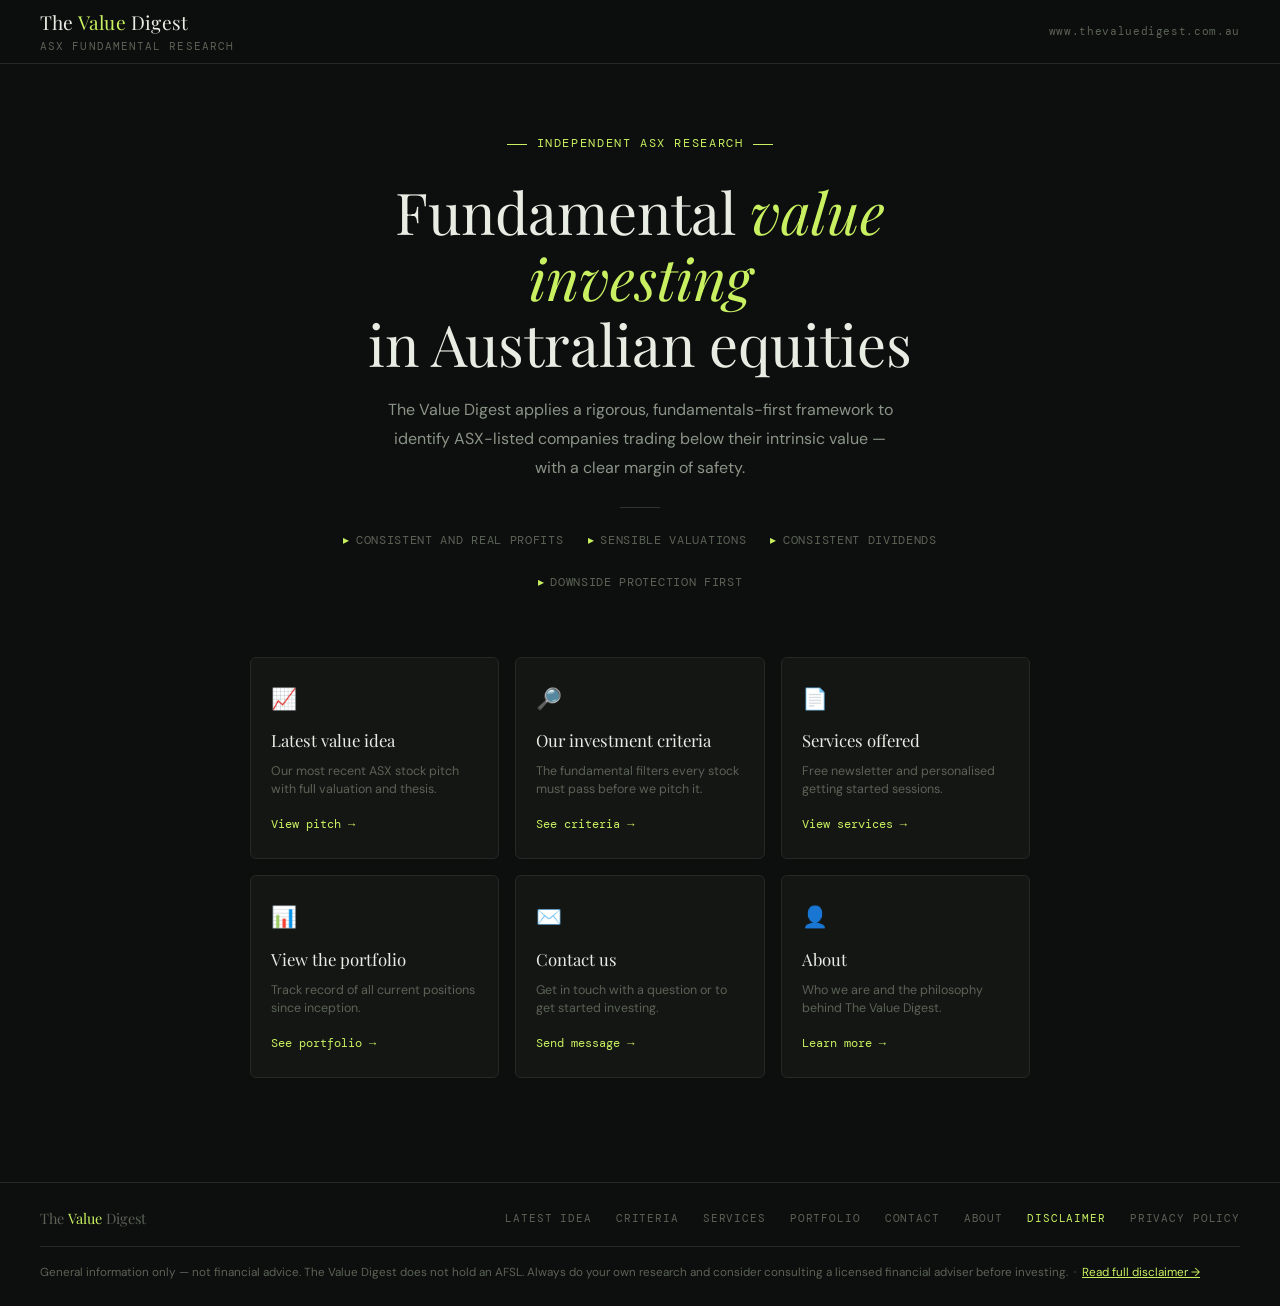
==== commit cd747fbc: "Update index.html" ====
--- a/index.html
+++ b/index.html
@@ -4,254 +4,18 @@
 <meta charset="UTF-8">
 <meta name="viewport" content="width=device-width, initial-scale=1.0">
 <title>The Value Digest | ASX Fundamental Research</title>
+<meta name="description" content="Independent ASX fundamental research applying a rigorous, fundamentals-first framework to identify Australian equities trading below intrinsic value.">
 <link href="https://fonts.googleapis.com/css2?family=Playfair+Display:wght@400;500;700&family=DM+Sans:wght@300;400;500&family=DM+Mono:wght@400;500&display=swap" rel="stylesheet">
-<style>
-  :root {
-    --bg: #0d0f0e;
-    --surface: #141614;
-    --surface2: #1a1d1a;
-    --border: #252825;
-    --border2: #2e332e;
-    --accent: #c8f060;
-    --accent2: #9ac43a;
-    --text: #e8ede4;
-    --text2: #8a9487;
-    --text3: #5a6356;
-    --red: #e85555;
-    --green: #5bbf7a;
-    --amber: #f0a830;
-    --serif: 'Playfair Display', Georgia, serif;
-    --sans: 'DM Sans', sans-serif;
-    --mono: 'DM Mono', monospace;
-  }
-  * { margin: 0; padding: 0; box-sizing: border-box; }
-  html { scroll-behavior: smooth; }
-  body { background: var(--bg); color: var(--text); font-family: var(--sans); font-size: 15px; line-height: 1.6; min-height: 100vh; display: flex; flex-direction: column; }
-
-  /* NAV */
-  nav {
-    position: sticky; top: 0; z-index: 100;
-    background: rgba(13,15,14,0.95);
-    backdrop-filter: blur(12px);
-    border-bottom: 1px solid var(--border);
-    padding: 0 2.5rem;
-    display: flex; align-items: center; justify-content: space-between;
-    height: 64px;
-  }
-  .nav-logo { font-family: var(--serif); font-size: 1.2rem; color: var(--text); text-decoration: none; letter-spacing: 0.01em; }
-  .nav-logo span { color: var(--accent); }
-  .nav-tagline { font-family: var(--mono); font-size: 0.68rem; color: var(--text3); letter-spacing: 0.1em; text-transform: uppercase; }
-
-  /* MAIN */
-  main { flex: 1; display: flex; flex-direction: column; align-items: center; justify-content: center; padding: 4rem 2rem; }
-
-  /* HERO */
-  .hero { text-align: center; max-width: 680px; margin-bottom: 4rem; }
-  .hero-eyebrow {
-    font-family: var(--mono); font-size: 0.72rem; color: var(--accent);
-    letter-spacing: 0.14em; text-transform: uppercase;
-    display: inline-flex; align-items: center; gap: 10px; margin-bottom: 1.5rem;
-  }
-  .hero-eyebrow::before, .hero-eyebrow::after { content: ''; display: block; width: 20px; height: 1px; background: var(--accent); }
-  .hero h1 { font-family: var(--serif); font-size: clamp(2.2rem, 5vw, 3.6rem); font-weight: 400; line-height: 1.15; margin-bottom: 1.25rem; }
-  .hero h1 em { color: var(--accent); font-style: italic; }
-  .hero-sub { font-size: 1rem; color: var(--text2); line-height: 1.8; max-width: 520px; margin: 0 auto 1.5rem; }
-  .hero-divider { width: 40px; height: 1px; background: var(--border2); margin: 0 auto 1.5rem; }
-  .hero-focus { display: flex; justify-content: center; gap: 1.5rem; flex-wrap: wrap; font-family: var(--mono); font-size: 0.72rem; color: var(--text3); letter-spacing: 0.06em; text-transform: uppercase; }
-  .hero-focus span { display: flex; align-items: center; gap: 6px; }
-  .hero-focus span::before { content: '▸'; color: var(--accent); }
-
-  /* NAV BUTTONS */
-  .nav-buttons { display: grid; grid-template-columns: repeat(3, 1fr); gap: 1rem; width: 100%; max-width: 780px; margin-bottom: 2.5rem; }
-  .nav-btn { background: var(--surface); border: 1px solid var(--border); border-radius: 6px; padding: 1.5rem 1.25rem; text-decoration: none; color: var(--text); display: flex; flex-direction: column; align-items: flex-start; gap: 0.5rem; transition: border-color 0.2s, background 0.2s, transform 0.15s; cursor: pointer; }
-  .nav-btn:hover { border-color: var(--accent); background: var(--surface2); transform: translateY(-2px); }
-  .nav-btn-icon { font-size: 1.3rem; margin-bottom: 0.25rem; }
-  .nav-btn-title { font-family: var(--serif); font-size: 1.05rem; font-weight: 400; }
-  .nav-btn-desc { font-size: 0.78rem; color: var(--text3); line-height: 1.5; }
-  .nav-btn-arrow { font-family: var(--mono); font-size: 0.75rem; color: var(--accent); margin-top: auto; padding-top: 0.5rem; }
-
-  /* PAGES */
-  .page { display: none; width: 100%; max-width: 820px; }
-  .page.active { display: block; }
-  .page-header { display: flex; align-items: center; gap: 1rem; margin-bottom: 2.5rem; }
-  .back-btn { background: none; border: 1px solid var(--border2); color: var(--text2); padding: 7px 14px; border-radius: 4px; cursor: pointer; font-family: var(--mono); font-size: 0.72rem; letter-spacing: 0.06em; text-transform: uppercase; transition: all 0.2s; white-space: nowrap; }
-  .back-btn:hover { border-color: var(--accent); color: var(--accent); }
-  .page-title { font-family: var(--serif); font-size: 1.8rem; font-weight: 400; }
-
-  /* AD ZONE */
-  .ad-zone { width: 100%; display: flex; flex-direction: column; align-items: center; justify-content: center; background: var(--surface); border: 1px dashed var(--border2); border-radius: 4px; color: var(--text3); font-family: var(--mono); font-size: 0.68rem; letter-spacing: 0.06em; text-transform: uppercase; position: relative; height: 90px; margin: 1.5rem 0; }
-  .ad-zone-label { position: absolute; top: 6px; left: 10px; font-size: 0.6rem; color: var(--text3); opacity: 0.5; }
-
-  /* SHARED SECTION LABEL */
-  .section-label { font-family: var(--mono); font-size: 0.68rem; color: var(--text3); text-transform: uppercase; letter-spacing: 0.1em; margin-bottom: 0.85rem; margin-top: 1.75rem; }
-
-  /* INVESTMENT CRITERIA */
-  .criteria-intro { font-size: 0.9rem; color: var(--text2); line-height: 1.75; margin-bottom: 2rem; max-width: 580px; }
-  .philosophy-block { background: var(--surface); border: 1px solid var(--border); border-radius: 6px; padding: 1.25rem 1.5rem; margin-bottom: 2rem; border-left: 3px solid var(--border2); }
-  .philosophy-block .ph-label { font-family: var(--mono); font-size: 0.68rem; color: var(--text3); text-transform: uppercase; letter-spacing: 0.08em; margin-bottom: 0.75rem; }
-  .philosophy-block ul { list-style: none; display: grid; grid-template-columns: 1fr 1fr; gap: 6px 2rem; }
-  .philosophy-block ul li { font-size: 0.83rem; color: var(--text2); display: flex; align-items: flex-start; gap: 6px; line-height: 1.55; }
-  .philosophy-block ul li::before { content: '▸'; color: var(--accent); flex-shrink: 0; font-family: var(--mono); }
-  .criteria-grid { display: grid; grid-template-columns: repeat(2, 1fr); gap: 1rem; margin-bottom: 1.5rem; }
-  .criteria-card { background: var(--surface); border: 1px solid var(--border); border-radius: 6px; padding: 1.25rem 1.5rem; transition: border-color 0.2s; }
-  .criteria-card:hover { border-color: var(--border2); }
-  .criteria-num { font-family: var(--mono); font-size: 0.68rem; color: var(--text3); margin-bottom: 0.4rem; }
-  .criteria-name { font-family: var(--serif); font-size: 1.05rem; margin-bottom: 0.5rem; color: var(--text); }
-  .criteria-desc { font-size: 0.83rem; color: var(--text2); line-height: 1.65; }
-  .criteria-threshold { font-family: var(--mono); font-size: 0.72rem; color: var(--accent); margin-top: 0.5rem; display: flex; align-items: center; gap: 5px; }
-  .criteria-threshold::before { content: '▸'; }
-  .criteria-sub { font-size: 0.78rem; color: var(--text3); margin-top: 0.4rem; line-height: 1.55; padding-left: 1rem; list-style: none; }
-  .criteria-sub li { display: flex; align-items: flex-start; gap: 5px; margin-bottom: 2px; }
-  .criteria-sub li::before { content: '—'; color: var(--border2); flex-shrink: 0; }
-  .criteria-note { background: var(--surface); border: 1px solid var(--border); border-radius: 6px; padding: 1.25rem 1.5rem; font-size: 0.83rem; color: var(--text2); line-height: 1.7; border-left: 3px solid var(--accent); }
-  .val-table { width: 100%; border-collapse: collapse; margin-top: 0.6rem; }
-  .val-table tr { border-bottom: 1px solid var(--border); }
-  .val-table tr:last-child { border-bottom: none; }
-  .val-table td { padding: 5px 0; font-size: 0.78rem; color: var(--text2); vertical-align: top; }
-  .val-table td:first-child { color: var(--text3); width: 60%; }
-  .val-table td:last-child { font-family: var(--mono); color: var(--accent); font-size: 0.72rem; text-align: right; }
-
-  /* SERVICES */
-  .services-grid { display: grid; grid-template-columns: repeat(2, 1fr); gap: 1rem; margin-bottom: 2rem; max-width: 680px; }
-  .service-card { background: var(--surface); border: 1px solid var(--border); border-radius: 6px; padding: 1.5rem; display: flex; flex-direction: column; transition: border-color 0.2s; }
-  .service-card:hover { border-color: var(--border2); }
-  .service-icon { font-size: 1.4rem; margin-bottom: 0.75rem; }
-  .service-name { font-family: var(--serif); font-size: 1.05rem; margin-bottom: 0.5rem; }
-  .service-desc { font-size: 0.82rem; color: var(--text2); line-height: 1.65; flex: 1; margin-bottom: 1rem; }
-  .service-desc ul { list-style: none; padding: 0; margin-top: 0.4rem; }
-  .service-desc ul li { display: flex; align-items: flex-start; gap: 6px; padding: 2px 0; }
-  .service-desc ul li::before { content: '▸'; color: var(--accent); font-family: var(--mono); flex-shrink: 0; font-size: 0.7rem; margin-top: 3px; }
-  .service-price { font-family: var(--mono); font-size: 0.75rem; color: var(--accent); margin-bottom: 1rem; }
-  .service-note { font-family: var(--mono); font-size: 0.68rem; color: var(--green); margin-bottom: 1rem; }
-  .btn-primary { background: var(--accent); color: #0d0f0e; padding: 10px 20px; border-radius: 4px; font-weight: 500; font-size: 0.85rem; border: none; cursor: pointer; transition: background 0.2s; width: 100%; text-align: center; display: inline-block; }
-  .btn-primary:hover { background: var(--accent2); }
-  .btn-ghost { border: 1px solid var(--border2); color: var(--text2); padding: 10px 20px; border-radius: 4px; font-size: 0.85rem; transition: all 0.2s; text-align: center; display: inline-block; cursor: pointer; background: none; width: 100%; }
-  .btn-ghost:hover { border-color: var(--accent); color: var(--accent); }
-
-  /* NEWSLETTER MODAL */
-  .modal-overlay { display: none; position: fixed; inset: 0; background: rgba(0,0,0,0.7); z-index: 200; align-items: center; justify-content: center; }
-  .modal-overlay.open { display: flex; }
-  .modal { background: var(--surface); border: 1px solid var(--border); border-radius: 6px; padding: 2rem; width: 100%; max-width: 400px; position: relative; }
-  .modal-title { font-family: var(--serif); font-size: 1.2rem; margin-bottom: 0.4rem; }
-  .modal-sub { font-size: 0.82rem; color: var(--text2); margin-bottom: 1.5rem; }
-  .modal-close { position: absolute; top: 1rem; right: 1rem; background: none; border: none; color: var(--text3); cursor: pointer; font-size: 1.2rem; line-height: 1; }
-  .modal-close:hover { color: var(--text); }
-  .mfield { margin-bottom: 1rem; }
-  .mfield label { display: block; font-family: var(--mono); font-size: 0.65rem; color: var(--text3); text-transform: uppercase; letter-spacing: 0.08em; margin-bottom: 0.4rem; }
-  .mfield input { width: 100%; background: var(--bg); border: 1px solid var(--border2); border-radius: 4px; padding: 9px 12px; color: var(--text); font-family: var(--sans); font-size: 0.88rem; outline: none; transition: border-color 0.2s; }
-  .mfield input:focus { border-color: var(--accent); }
-  .mfield input::placeholder { color: var(--text3); }
-
-  /* PORTFOLIO */
-  .portfolio-disclaimer { background: var(--surface); border: 1px solid var(--border); border-radius: 6px; padding: 1rem 1.25rem; font-size: 0.8rem; color: var(--text3); line-height: 1.65; border-left: 3px solid var(--border2); margin-bottom: 1.75rem; }
-  .portfolio-disclaimer strong { color: var(--text2); }
-  .portfolio-date { font-family: var(--mono); font-size: 0.72rem; color: var(--text3); margin-bottom: 1.25rem; letter-spacing: 0.06em; }
-  .portfolio-stats { display: grid; grid-template-columns: repeat(3, 1fr); gap: 0.75rem; margin-bottom: 2rem; }
-  .pstat { background: var(--surface); border: 1px solid var(--border); border-radius: 6px; padding: 1rem 1.25rem; }
-  .pstat-num { font-family: var(--serif); font-size: 1.5rem; color: var(--accent); }
-  .pstat-label { font-size: 0.72rem; color: var(--text3); margin-top: 3px; line-height: 1.4; }
-  .port-table { width: 100%; border-collapse: collapse; font-size: 0.82rem; margin-bottom: 0.5rem; }
-  .port-table thead tr { border-bottom: 1px solid var(--border2); }
-  .port-table th { font-family: var(--mono); font-size: 0.63rem; color: var(--text3); text-transform: uppercase; letter-spacing: 0.08em; padding: 8px 10px; text-align: right; font-weight: 400; }
-  .port-table th:first-child { text-align: left; }
-  .port-table td { padding: 9px 10px; border-bottom: 1px solid var(--border); vertical-align: middle; text-align: right; }
-  .port-table td:first-child { text-align: left; }
-  .port-table tr:hover td { background: var(--surface2); }
-  .port-table tr:last-child td { border-bottom: none; }
-  .t-ticker { font-family: var(--mono); font-size: 0.8rem; color: var(--accent); }
-  .t-num { font-family: var(--mono); }
-  .t-green { color: var(--green); }
-  .t-red { color: var(--red); }
-  .row-highlight td { background: rgba(200,240,96,0.04); }
-  .row-highlight:hover td { background: rgba(200,240,96,0.07) !important; }
-  .bar-cell { width: 80px; padding-right: 14px; }
-  .bar-wrap { background: var(--surface2); border-radius: 2px; height: 5px; overflow: hidden; }
-  .bar-fill { height: 5px; border-radius: 2px; background: var(--accent); opacity: 0.7; }
-  .table-note { font-size: 0.78rem; color: var(--text3); margin-top: 0.85rem; font-style: italic; }
-
-  /* VALUE IDEA */
-  .idea-card { background: var(--surface); border: 1px solid var(--border); border-radius: 6px; overflow: hidden; }
-  .idea-top { padding: 2rem; border-bottom: 1px solid var(--border); }
-  .idea-meta { display: flex; gap: 10px; align-items: center; margin-bottom: 1rem; flex-wrap: wrap; }
-  .badge { font-family: var(--mono); font-size: 0.68rem; padding: 4px 10px; border-radius: 3px; }
-  .badge-sector { background: #1e2b1e; color: var(--green); border: 1px solid #2a3e2a; }
-  .badge-new { background: #1e2218; color: var(--accent); border: 1px solid #2e3520; }
-  .badge-held { background: #1e1e2b; color: #7a9acc; border: 1px solid #2a2e3e; }
-  .idea-title { font-family: var(--serif); font-size: 1.7rem; font-weight: 400; line-height: 1.2; margin-bottom: 0.25rem; }
-  .idea-subtitle { font-family: var(--mono); font-size: 0.82rem; color: var(--accent); margin-bottom: 0.85rem; letter-spacing: 0.04em; }
-  .idea-thesis { font-size: 0.9rem; color: var(--text2); line-height: 1.75; }
-  .idea-section { padding: 1.5rem 2rem; border-top: 1px solid var(--border); }
-  .idea-section-label { font-family: var(--mono); font-size: 0.68rem; color: var(--text3); text-transform: uppercase; letter-spacing: 0.08em; margin-bottom: 0.85rem; }
-  .about-text { font-size: 0.85rem; color: var(--text2); line-height: 1.75; }
-  .about-text strong { color: var(--text); font-weight: 500; }
-  .key-stats { display: grid; grid-template-columns: repeat(3, 1fr); gap: 0.75rem; }
-  .kstat { background: var(--surface2); border: 1px solid var(--border); border-radius: 4px; padding: 0.85rem 1rem; }
-  .kstat-val { font-family: var(--serif); font-size: 1.4rem; color: var(--accent); }
-  .kstat-val.green { color: var(--green); }
-  .kstat-val.amber { color: var(--amber); }
-  .kstat-label { font-size: 0.72rem; color: var(--text3); margin-top: 2px; }
-  .hist-wrap { overflow-x: auto; }
-  .hist-table { width: 100%; border-collapse: collapse; font-size: 0.78rem; min-width: 680px; }
-  .hist-table thead tr { border-bottom: 1px solid var(--border2); }
-  .hist-table th { font-family: var(--mono); font-size: 0.62rem; color: var(--text3); text-transform: uppercase; letter-spacing: 0.06em; padding: 7px 10px; text-align: right; font-weight: 400; white-space: nowrap; }
-  .hist-table th:first-child { text-align: left; min-width: 150px; }
-  .hist-table td { padding: 8px 10px; border-bottom: 1px solid var(--border); color: var(--text2); text-align: right; font-family: var(--mono); font-size: 0.78rem; white-space: nowrap; }
-  .hist-table td:first-child { text-align: left; color: var(--text); font-family: var(--sans); font-size: 0.82rem; }
-  .hist-table tr:hover td { background: var(--surface2); }
-  .hist-table tr:last-child td { border-bottom: none; }
-  .hist-highlight td { background: rgba(200,240,96,0.04); }
-  .hist-highlight:hover td { background: rgba(200,240,96,0.07) !important; }
-  .commentary-text { font-size: 0.88rem; color: var(--text2); line-height: 1.8; }
-
-  /* CONTACT */
-  .form-card { background: var(--surface); border: 1px solid var(--border); border-radius: 6px; padding: 2rem; max-width: 560px; }
-  .field { margin-bottom: 1.25rem; }
-  .field label { display: block; font-family: var(--mono); font-size: 0.68rem; color: var(--text3); text-transform: uppercase; letter-spacing: 0.08em; margin-bottom: 0.5rem; }
-  .field input, .field select, .field textarea { width: 100%; background: var(--bg); border: 1px solid var(--border2); border-radius: 4px; padding: 10px 12px; color: var(--text); font-family: var(--sans); font-size: 0.88rem; outline: none; transition: border-color 0.2s; -webkit-appearance: none; }
-  .field select { cursor: pointer; background-image: url("data:image/svg+xml,%3Csvg xmlns='http://www.w3.org/2000/svg' width='12' height='8' viewBox='0 0 12 8'%3E%3Cpath d='M1 1l5 5 5-5' stroke='%235a6356' stroke-width='1.5' fill='none'/%3E%3C/svg%3E"); background-repeat: no-repeat; background-position: right 12px center; padding-right: 32px; }
-  .field input:focus, .field select:focus, .field textarea:focus { border-color: var(--accent); }
-  .field textarea { resize: vertical; min-height: 110px; line-height: 1.6; }
-  .field input::placeholder, .field textarea::placeholder { color: var(--text3); }
-  .hp-field { position: absolute; left: -9999px; opacity: 0; height: 0; overflow: hidden; }
-  .captcha-box { background: var(--surface2); border: 1px solid var(--border); border-radius: 4px; padding: 1rem 1.25rem; display: flex; align-items: center; gap: 1rem; flex-wrap: wrap; }
-  .captcha-question { font-family: var(--mono); font-size: 0.9rem; color: var(--text); flex-shrink: 0; }
-  .captcha-input { width: 70px; background: var(--bg); border: 1px solid var(--border2); border-radius: 4px; padding: 8px 10px; color: var(--text); font-family: var(--mono); font-size: 0.9rem; text-align: center; outline: none; transition: border-color 0.2s; }
-  .captcha-input:focus { border-color: var(--accent); }
-  .captcha-hint { font-size: 0.75rem; color: var(--text3); margin-top: 6px; }
-  .captcha-error { font-size: 0.75rem; color: var(--red); display: none; margin-top: 4px; }
-  .btn-submit { background: var(--accent); color: #0d0f0e; padding: 11px 28px; border-radius: 4px; font-weight: 500; font-size: 0.9rem; border: none; cursor: pointer; transition: background 0.2s; width: 100%; margin-top: 0.5rem; }
-  .btn-submit:hover { background: var(--accent2); }
-  .btn-submit:disabled { opacity: 0.4; cursor: not-allowed; }
-  .success-msg { display: none; background: #1a2e1a; border: 1px solid #2a3e2a; border-radius: 4px; padding: 1.25rem 1.5rem; font-size: 0.88rem; color: var(--green); line-height: 1.65; margin-top: 1rem; }
-  .error-msg { display: none; background: #2e1a1a; border: 1px solid #3e2a2a; border-radius: 4px; padding: 1rem 1.25rem; font-size: 0.85rem; color: var(--red); margin-top: 1rem; }
-
-  /* FOOTER */
-  footer { border-top: 1px solid var(--border); padding: 1.5rem 2.5rem; display: flex; justify-content: space-between; align-items: center; flex-wrap: wrap; gap: 1rem; }
-  .footer-logo { font-family: var(--serif); font-size: 0.9rem; color: var(--text3); }
-  .footer-logo span { color: var(--accent); }
-  .footer-links { display: flex; gap: 1.5rem; }
-  .footer-links a { font-family: var(--mono); font-size: 0.68rem; color: var(--text3); text-decoration: none; text-transform: uppercase; letter-spacing: 0.08em; transition: color 0.2s; }
-  .footer-links a:hover { color: var(--accent); }
-  .footer-disclaimer { width: 100%; font-size: 0.73rem; color: var(--text3); line-height: 1.6; border-top: 1px solid var(--border); padding-top: 1rem; }
-
-  @media (max-width: 700px) {
-    .nav-buttons { grid-template-columns: 1fr 1fr; }
-    .criteria-grid { grid-template-columns: 1fr; }
-    .services-grid { grid-template-columns: 1fr; }
-    .portfolio-stats { grid-template-columns: repeat(2, 1fr); }
-    .key-stats { grid-template-columns: repeat(2, 1fr); }
-    .philosophy-block ul { grid-template-columns: 1fr; }
-    .nav-tagline { display: none; }
-    footer { flex-direction: column; align-items: flex-start; }
-  }
-</style>
+<link rel="stylesheet" href="styles.css">
+<!-- Google AdSense -->
+<script async src="https://pagead2.googlesyndication.com/pagead/js/adsbygoogle.js?client=ca-pub-3006809246984518" crossorigin="anonymous"></script>
 </head>
 <body>
 
 <!-- NAV -->
 <nav>
   <div>
-    <a href="#" class="nav-logo" onclick="showHome(); return false;">The <span>Value</span> Digest</a>
+    <a href="index.html" class="nav-logo">The <span>Value</span> Digest</a>
     <div class="nav-tagline">ASX Fundamental Research</div>
   </div>
   <div style="font-family: var(--mono); font-size: 0.68rem; color: var(--text3); letter-spacing: 0.06em;">
@@ -261,460 +25,77 @@
 
 <!-- MAIN -->
 <main>
-
-  <!-- HOME PAGE -->
-  <div id="homePage" style="width:100%; max-width:820px; display:flex; flex-direction:column; align-items:center;">
+  <div style="width:100%; max-width:820px; display:flex; flex-direction:column; align-items:center;">
     <div class="hero">
       <div class="hero-eyebrow">Independent ASX Research</div>
       <h1>Fundamental <em>value investing</em><br>in Australian equities</h1>
       <p class="hero-sub">The Value Digest applies a rigorous, fundamentals-first framework to identify ASX-listed companies trading below their intrinsic value — with a clear margin of safety.</p>
       <div class="hero-divider"></div>
       <div class="hero-focus">
-        <span>Low EV/EBIT</span>
-        <span>Real free cash flow</span>
+        <span>Consistent and Real Profits</span>
+        <span>Sensible valuations</span>
         <span>Consistent dividends</span>
         <span>Downside protection first</span>
       </div>
     </div>
 
     <div class="nav-buttons">
-      <a class="nav-btn" href="#" onclick="showPage('ideaPage'); return false;">
+      <a class="nav-btn" href="idea.html">
         <div class="nav-btn-icon">📈</div>
         <div class="nav-btn-title">Latest value idea</div>
         <div class="nav-btn-desc">Our most recent ASX stock pitch with full valuation and thesis.</div>
         <div class="nav-btn-arrow">View pitch →</div>
       </a>
-      <a class="nav-btn" href="#" onclick="showPage('criteriaPage'); return false;">
+      <a class="nav-btn" href="criteria.html">
         <div class="nav-btn-icon">🔎</div>
         <div class="nav-btn-title">Our investment criteria</div>
         <div class="nav-btn-desc">The fundamental filters every stock must pass before we pitch it.</div>
         <div class="nav-btn-arrow">See criteria →</div>
       </a>
-      <a class="nav-btn" href="#" onclick="showPage('servicesPage'); return false;">
+      <a class="nav-btn" href="services.html">
         <div class="nav-btn-icon">📄</div>
         <div class="nav-btn-title">Services offered</div>
         <div class="nav-btn-desc">Free newsletter and personalised getting started sessions.</div>
         <div class="nav-btn-arrow">View services →</div>
       </a>
-      <a class="nav-btn" href="#" onclick="showPage('portfolioPage'); return false;">
+      <a class="nav-btn" href="portfolio.html">
         <div class="nav-btn-icon">📊</div>
         <div class="nav-btn-title">View the portfolio</div>
         <div class="nav-btn-desc">Track record of all current positions since inception.</div>
         <div class="nav-btn-arrow">See portfolio →</div>
       </a>
-      <a class="nav-btn" href="#" onclick="showPage('contactPage'); return false;">
+      <a class="nav-btn" href="contact.html">
         <div class="nav-btn-icon">✉️</div>
         <div class="nav-btn-title">Contact us</div>
         <div class="nav-btn-desc">Get in touch with a question or to get started investing.</div>
         <div class="nav-btn-arrow">Send message →</div>
       </a>
-      <!-- AD ZONE — SIXTH GRID CELL -->
-      <div style="background: var(--surface); border: 1px dashed var(--border2); border-radius: 6px; padding: 1.25rem; display:flex; flex-direction:column; align-items:center; justify-content:center; gap:0.4rem;">
-        <div style="font-family:var(--mono); font-size:0.65rem; color:var(--text3); text-transform:uppercase; letter-spacing:0.08em;">Sponsored</div>
-        <div style="font-size:0.78rem; color:var(--text3); text-align:center; line-height:1.5;">Advertising space<br>available here</div>
-        <!-- PASTE ADSENSE CODE HERE -->
-      </div>
+      <a class="nav-btn" href="about.html">
+        <div class="nav-btn-icon">👤</div>
+        <div class="nav-btn-title">About</div>
+        <div class="nav-btn-desc">Who we are and the philosophy behind The Value Digest.</div>
+        <div class="nav-btn-arrow">Learn more →</div>
+      </a>
     </div>
   </div>
-
-  <!-- ===================== VALUE IDEA PAGE ===================== -->
-  <div class="page" id="ideaPage">
-    <div class="page-header">
-      <button class="back-btn" onclick="showHome()">← Back</button>
-      <div class="page-title">Value Idea — June 2026</div>
-    </div>
-
-    <div class="ad-zone" style="margin-bottom:1.5rem;">
-      <span class="ad-zone-label">Ad zone · leaderboard 728×90</span>
-      Advertising space — 728×90
-      <!-- PASTE ADSENSE CODE HERE -->
-    </div>
-
-    <div class="idea-card">
-      <div class="idea-top">
-        <div class="idea-meta">
-          <span class="badge badge-new">Jun 2026</span>
-          <span class="badge badge-sector">Food &amp; Staples Retailing</span>
-          <span class="badge badge-held">Disclosure: Held</span>
-        </div>
-        <div class="idea-title">Metcash Limited</div>
-        <div class="idea-subtitle">MTS : ASX</div>
-        <p class="idea-thesis">Australia's leading wholesale distribution and marketing company — supplying grocery, fresh food, liquor, hardware and automotive parts to independent retailers. Trading at 7× EV/EBIT with a fully franked 5.9% dividend yield, Metcash offers a compelling income profile and meaningful valuation discount to listed peers.</p>
-      </div>
-
-      <div class="idea-section">
-        <div class="idea-section-label">What does Metcash do?</div>
-        <p class="about-text">Metcash is a wholesale distribution and marketing company specialising in grocery, fresh food, liquor, hardware and automotive parts. It operates across three pillars — <strong>Food</strong> (IGA-bannered independent supermarkets and convenience stores), <strong>Liquor</strong> (independent outlets and hotels including Cellarbrations and The Bottle-O), and <strong>Hardware</strong> (Mitre 10 and Total Tools retail networks). Recent acquisitions include Bianco Construction Supplies and Alpine Truss, expanding its hardware footprint across South Australia and Victoria/NSW.</p>
-      </div>
-
-      <div class="idea-section">
-        <div class="idea-section-label">Snapshot — at time of writing, 7 June 2026</div>
-        <div class="key-stats">
-          <div class="kstat"><div class="kstat-val">$3.04</div><div class="kstat-label">Share price</div></div>
-          <div class="kstat"><div class="kstat-val">7×</div><div class="kstat-label">EV/EBIT</div></div>
-          <div class="kstat"><div class="kstat-val">$3.9B</div><div class="kstat-label">Enterprise value</div></div>
-          <div class="kstat"><div class="kstat-val green">12×</div><div class="kstat-label">P/E (trailing 12 months)</div></div>
-          <div class="kstat"><div class="kstat-val amber">6.5%</div><div class="kstat-label">FCF yield</div></div>
-          <div class="kstat"><div class="kstat-val green">5.9%</div><div class="kstat-label">Dividend yield (fully franked)</div></div>
-        </div>
-        <div style="font-family:var(--mono);font-size:0.68rem;color:var(--text3);margin-top:0.85rem">EBIT (FY2025): $508M &nbsp;|&nbsp; Cash: $91M &nbsp;|&nbsp; Debt: $689M (HY26) &nbsp;|&nbsp; FCF yield impacted by FY25 acquisitions</div>
-      </div>
-
-      <div class="idea-section">
-        <div class="idea-section-label">10-year financial history &nbsp;<span style="color:var(--text3);font-size:0.65rem;letter-spacing:0.04em">APR 2016 → APR 2025</span></div>
-        <div class="hist-wrap">
-          <table class="hist-table">
-            <thead>
-              <tr>
-                <th style="text-align:left">Metric</th>
-                <th>Apr 16</th><th>Apr 17</th><th>Apr 18</th><th>Apr 19</th><th>Apr 20</th>
-                <th>Apr 21</th><th>Apr 22</th><th>Apr 23</th><th>Apr 24</th><th>Apr 25</th>
-              </tr>
-            </thead>
-            <tbody>
-              <tr><td>Cash flow (cents)</td><td>17.9</td><td>31.8</td><td>29.6</td><td>26.3</td><td>12.9</td><td>46.4</td><td>43.9</td><td>38.4</td><td>48.2</td><td>49.1</td></tr>
-              <tr><td>Earnings (cents)</td><td>20.1</td><td>22.2</td><td>21.6</td><td>22.5</td><td>21.1</td><td>24.4</td><td>30.3</td><td>31.7</td><td>29.7</td><td>25.3</td></tr>
-              <tr><td>Dividends (cents)</td><td>0.0</td><td>11.0</td><td>13.0</td><td>13.5</td><td>12.5</td><td>17.5</td><td>21.5</td><td>22.5</td><td>19.5</td><td>18.0</td></tr>
-              <tr><td>Franking (%)</td><td>—</td><td>100</td><td>100</td><td>100</td><td>100</td><td>100</td><td>100</td><td>100</td><td>100</td><td>100</td></tr>
-              <tr class="hist-highlight"><td>Return on capital (%)</td><td>13</td><td>13</td><td>15</td><td>16</td><td>10</td><td>13</td><td>15</td><td>16</td><td>13</td><td>12</td></tr>
-              <tr><td>Net interest cover</td><td>10.51</td><td>11.95</td><td>12.43</td><td>11.39</td><td>6.30</td><td>9.02</td><td>9.72</td><td>7.74</td><td>5.52</td><td>4.17</td></tr>
-            </tbody>
-          </table>
-        </div>
-      </div>
-
-      <div class="idea-section">
-        <div class="idea-section-label">Analyst commentary</div>
-        <p class="commentary-text">While Metcash ticks all the fundamental boxes and is a company we view with limited downside risk based on valuation metrics, we also do not own this company expecting significant gains in share price appreciation. It is reasonably valued at 7× EV/EBIT for a company that has produced negligible growth over the last 20 years and has had a lean couple of years in this cost-conscious environment.</p>
-        <br>
-        <p class="commentary-text">It is too early to determine if recent acquisitions will materialise into earnings gains — however, encouragingly, a recent market update notes underlying NPAT is expected to be around $270M for this financial year, representing a slight improvement in results. Part of the attractiveness for holding Metcash is that it trades significantly cheaper relative to Coles and Woolworths, both trading over 24× earnings, with similar returns on capital. As such, a share price closer to $4 would be a more than reasonable expectation.</p>
-      </div>
-    </div>
-
-    <div class="criteria-note" style="margin-top:1.5rem;">
-      <strong style="color:var(--text)">General information only — not financial advice.</strong> The Value Digest does not hold an AFSL. The author discloses a holding in MTS at time of publication. Always do your own research and consult a licensed financial adviser before investing.
-    </div>
-  </div>
-
-  <!-- ===================== INVESTMENT CRITERIA PAGE ===================== -->
-  <div class="page" id="criteriaPage">
-    <div class="page-header">
-      <button class="back-btn" onclick="showHome()">← Back</button>
-      <div class="page-title">Our investment criteria</div>
-    </div>
-    <p class="criteria-intro">Every stock idea we propose must meet our internal investment criteria — a disciplined framework built around real profits, fair valuations, and protecting against downside risk.</p>
-
-    <div class="philosophy-block">
-      <div class="ph-label">Core investing philosophy</div>
-      <ul>
-        <li>Fundamental analysis to determine reasonable value</li>
-        <li>Agnostic to company size and sector</li>
-        <li>Avoid macro commentary and media noise</li>
-        <li>Reduce downside risk first</li>
-      </ul>
-    </div>
-
-    <div style="font-family:var(--mono);font-size:0.68rem;color:var(--text3);text-transform:uppercase;letter-spacing:0.1em;margin-bottom:1.5rem;">Six criteria every idea must pass</div>
-
-    <div class="criteria-grid">
-      <div class="criteria-card">
-        <div class="criteria-num">01</div>
-        <div class="criteria-name">Proven track record of real profits</div>
-        <div class="criteria-desc">We don't just look at earnings per share — real profits are verified through cash flow. At least 5 years of profits are required, whether listed or unlisted.</div>
-        <div class="criteria-threshold">5+ years of earnings history</div>
-        <ul class="criteria-sub">
-          <li>Operating cash flows routinely exceed earnings</li>
-          <li>FCF yield at least in line with earnings yield or higher</li>
-          <li>FCF not diminished by high ongoing capex or lease liabilities</li>
-        </ul>
-      </div>
-      <div class="criteria-card">
-        <div class="criteria-num">02</div>
-        <div class="criteria-name">Acceptable level of profitability</div>
-        <div class="criteria-desc">We require a return on capital that adequately compensates for risk relative to the prevailing risk-free rate — currently cash/bond rates around 5%.</div>
-        <div class="criteria-threshold">Return on capital ≥ 8%</div>
-        <div style="margin-top:0.75rem;font-size:0.78rem;color:var(--text3);padding:8px 12px;background:var(--surface2);border-radius:4px;border-left:2px solid var(--accent);line-height:1.6;">This threshold may vary with prevailing cash/bond interest rates.</div>
-      </div>
-      <div class="criteria-card">
-        <div class="criteria-num">03</div>
-        <div class="criteria-name">Earnings not in long-term decline</div>
-        <div class="criteria-desc">Companies in structural decline risk becoming value traps — appearing cheap while fundamentals continue to deteriorate. We require earnings to be stable or growing.</div>
-        <div class="criteria-threshold">No sustained downtrend in earnings</div>
-      </div>
-      <div class="criteria-card">
-        <div class="criteria-num">04</div>
-        <div class="criteria-name">Consistent dividend payments</div>
-        <div class="criteria-desc">A track record of dividends aligned with profitability signals financial discipline. For ASX-listed companies, franked dividends offer a tax-efficient return to shareholders.</div>
-        <div class="criteria-threshold">Consistent dividend track record</div>
-        <ul class="criteria-sub">
-          <li>Dividends reinvested to compound returns</li>
-          <li>Dividends provide a margin of safety against losses</li>
-        </ul>
-      </div>
-      <div class="criteria-card">
-        <div class="criteria-num">05</div>
-        <div class="criteria-name">Manageable debt</div>
-        <div class="criteria-desc">Excess leverage amplifies downside risk. We verify the company can comfortably service its debt from operating earnings, and prefer debt-free or low-debt businesses.</div>
-        <div class="criteria-threshold">Interest coverage (EBIT / interest) &gt; 3×</div>
-        <ul class="criteria-sub">
-          <li>Calculated from the income statement</li>
-          <li>Preference for debt-free or low-debt companies</li>
-        </ul>
-      </div>
-      <div class="criteria-card">
-        <div class="criteria-num">06</div>
-        <div class="criteria-name">Reasonable valuation</div>
-        <div class="criteria-desc">We use EV/EBIT as our screening metric (EV = market cap – cash + debt). We do not buy above 20× EV/EBIT regardless of growth — to limit the potential for capital loss.</div>
-        <div class="criteria-threshold">EV/EBIT ≤ 20× hard ceiling</div>
-        <table class="val-table">
-          <tr><td>Stable / low growth</td><td>&lt; 10×</td></tr>
-          <tr><td>Moderate growth (5–10% p.a.)</td><td>&lt; 15×</td></tr>
-          <tr><td>Strong growth (10%+ p.a.)</td><td>&lt; 20×</td></tr>
-        </table>
-      </div>
-    </div>
-
-    <div class="criteria-note">
-      <strong style="color:var(--text)">A note on forecasting:</strong> While past performance is not indicative of future performance, we do not attempt to predict future earnings beyond what the company itself discloses to the market. Our criteria are deliberately backward-looking and evidence-based — we let the track record speak for itself.
-    </div>
-  </div>
-
-  <!-- ===================== SERVICES PAGE ===================== -->
-  <div class="page" id="servicesPage">
-    <div class="page-header">
-      <button class="back-btn" onclick="showHome()">← Back</button>
-      <div class="page-title">Services offered</div>
-    </div>
-    <p style="font-size:0.9rem;color:var(--text2);line-height:1.75;margin-bottom:2rem;max-width:580px;">The Value Digest is built for value conscious investors — from beginners to experienced professionals. Choose below how we can help you.</p>
-
-    <div class="services-grid">
-      <div class="service-card">
-        <div class="service-icon">📰</div>
-        <div class="service-name">Free newsletter</div>
-        <div class="service-desc">
-          Monthly research and market insights delivered to your inbox — no paywall, no noise.
-          <ul>
-            <li>Value idea of the month notification</li>
-            <li>Fundamental stock commentary</li>
-            <li>Portfolio updates</li>
-          </ul>
-        </div>
-        <div class="service-price">Free · Monthly</div>
-        <button class="btn-ghost" onclick="openNewsletter()">Subscribe free</button>
-      </div>
-      <div class="service-card">
-        <div class="service-icon">🎓</div>
-        <div class="service-name">Getting started in investing</div>
-        <div class="service-desc">
-          A personalised 1:1 session for anyone wanting to learn the basics — from navigating online brokers to anything else you may want to know about investing.
-          <ul>
-            <li>1 hour personalised session</li>
-            <li>Navigating online brokers</li>
-            <li>Free ongoing online support included</li>
-          </ul>
-        </div>
-        <div class="service-price">$99 · 1 hour session</div>
-        <div class="service-note">Free ongoing online support included</div>
-        <button class="btn-ghost" onclick="showPage('contactPage'); setEnquiryType('Need help getting started');">Make an enquiry</button>
-      </div>
-    </div>
-
-    <div class="ad-zone">
-      <span class="ad-zone-label">Ad zone · in-content banner 728×90</span>
-      Advertising space — 728×90
-      <!-- PASTE ADSENSE CODE HERE -->
-    </div>
-  </div>
-
-  <!-- ===================== PORTFOLIO PAGE ===================== -->
-  <div class="page" id="portfolioPage">
-    <div class="page-header">
-      <button class="back-btn" onclick="showHome()">← Back</button>
-      <div class="page-title">The portfolio</div>
-    </div>
-    <div class="portfolio-date">Current portfolio as of 7 June 2026</div>
-
-    <div class="portfolio-disclaimer">
-      <strong>Important:</strong> Nothing contained within this page constitutes financial advice, nor is it a recommendation to buy, sell or hold any security. Past performance is not indicative of future results. Always seek advice from a licensed financial adviser before making investment decisions.
-    </div>
-
-    <div class="portfolio-stats">
-      <div class="pstat"><div class="pstat-num">2021</div><div class="pstat-label">Inception date</div></div>
-      <div class="pstat"><div class="pstat-num">+51.5%</div><div class="pstat-label">Total return — pre costs &amp; tax (since inception)</div></div>
-      <div class="pstat"><div class="pstat-num">+49.8%</div><div class="pstat-label">Total return — post costs &amp; tax (since inception)</div></div>
-    </div>
-
-    <div class="section-label">Australian equities</div>
-    <table class="port-table">
-      <thead>
-        <tr>
-          <th style="text-align:left">Ticker</th>
-          <th>Avg. purchase price</th>
-          <th>Current price</th>
-          <th>% Return</th>
-          <th>Portfolio %</th>
-          <th class="bar-cell"></th>
-        </tr>
-      </thead>
-      <tbody>
-        <tr><td class="t-ticker">LYL</td><td class="t-num">$9.20</td><td class="t-num">$16.05</td><td class="t-num t-green">+366.6%</td><td class="t-num">2.2%</td><td class="bar-cell"><div class="bar-wrap"><div class="bar-fill" style="width:13%"></div></div></td></tr>
-        <tr><td class="t-ticker">HVN</td><td class="t-num">$3.19</td><td class="t-num">$4.44</td><td class="t-num t-green">+30.5%</td><td class="t-num">2.4%</td><td class="bar-cell"><div class="bar-wrap"><div class="bar-fill" style="width:15%"></div></div></td></tr>
-        <tr><td class="t-ticker">FMG</td><td class="t-num">$17.88</td><td class="t-num">$20.53</td><td class="t-num t-green">+62.1%</td><td class="t-num">3.1%</td><td class="bar-cell"><div class="bar-wrap"><div class="bar-fill" style="width:19%"></div></div></td></tr>
-        <tr><td class="t-ticker">GRR</td><td class="t-num">$0.45</td><td class="t-num">$0.16</td><td class="t-num t-red">−27.5%</td><td class="t-num">1.0%</td><td class="bar-cell"><div class="bar-wrap"><div class="bar-fill" style="width:6%"></div></div></td></tr>
-        <tr><td class="t-ticker">ANN</td><td class="t-num">$25.63</td><td class="t-num">$27.71</td><td class="t-num t-green">+12.5%</td><td class="t-num">2.3%</td><td class="bar-cell"><div class="bar-wrap"><div class="bar-fill" style="width:14%"></div></div></td></tr>
-        <tr><td class="t-ticker">SUL</td><td class="t-num">$11.86</td><td class="t-num">$11.32</td><td class="t-num t-green">+17.0%</td><td class="t-num">5.0%</td><td class="bar-cell"><div class="bar-wrap"><div class="bar-fill" style="width:30%"></div></div></td></tr>
-        <tr><td class="t-ticker">MFG</td><td class="t-num">$9.67</td><td class="t-num">$8.67</td><td class="t-num t-green">+4.8%</td><td class="t-num">1.4%</td><td class="bar-cell"><div class="bar-wrap"><div class="bar-fill" style="width:9%"></div></div></td></tr>
-        <tr><td class="t-ticker">JBH</td><td class="t-num">$50.30</td><td class="t-num">$72.08</td><td class="t-num t-green">+105.0%</td><td class="t-num">4.3%</td><td class="bar-cell"><div class="bar-wrap"><div class="bar-fill" style="width:26%"></div></div></td></tr>
-        <tr><td class="t-ticker">GWA</td><td class="t-num">$1.91</td><td class="t-num">$2.05</td><td class="t-num t-green">+20.5%</td><td class="t-num">5.1%</td><td class="bar-cell"><div class="bar-wrap"><div class="bar-fill" style="width:31%"></div></div></td></tr>
-        <tr><td class="t-ticker">SDI</td><td class="t-num">$0.90</td><td class="t-num">$1.36</td><td class="t-num t-green">+56.9%</td><td class="t-num">7.0%</td><td class="bar-cell"><div class="bar-wrap"><div class="bar-fill" style="width:43%"></div></div></td></tr>
-        <tr><td class="t-ticker">MTS</td><td class="t-num">$3.38</td><td class="t-num">$3.04</td><td class="t-num t-red">−3.4%</td><td class="t-num">6.1%</td><td class="bar-cell"><div class="bar-wrap"><div class="bar-fill" style="width:37%"></div></div></td></tr>
-        <tr><td class="t-ticker">KOV</td><td class="t-num">$8.97</td><td class="t-num">$20.40</td><td class="t-num t-green">+142.6%</td><td class="t-num">2.1%</td><td class="bar-cell"><div class="bar-wrap"><div class="bar-fill" style="width:13%"></div></div></td></tr>
-        <tr><td class="t-ticker">CKF</td><td class="t-num">$9.19</td><td class="t-num">$8.19</td><td class="t-num t-red">−5.0%</td><td class="t-num">1.6%</td><td class="bar-cell"><div class="bar-wrap"><div class="bar-fill" style="width:10%"></div></div></td></tr>
-        <tr><td class="t-ticker">VLS</td><td class="t-num">$2.12</td><td class="t-num">$2.56</td><td class="t-num t-green">+28.7%</td><td class="t-num">4.5%</td><td class="bar-cell"><div class="bar-wrap"><div class="bar-fill" style="width:27%"></div></div></td></tr>
-        <tr><td class="t-ticker">NHF</td><td class="t-num">$5.81</td><td class="t-num">$6.59</td><td class="t-num t-green">+18.7%</td><td class="t-num">4.1%</td><td class="bar-cell"><div class="bar-wrap"><div class="bar-fill" style="width:25%"></div></div></td></tr>
-        <tr><td class="t-ticker">CAA</td><td class="t-num">$9.99</td><td class="t-num">$11.22</td><td class="t-num t-green">+19.2%</td><td class="t-num">1.0%</td><td class="bar-cell"><div class="bar-wrap"><div class="bar-fill" style="width:6%"></div></div></td></tr>
-        <tr><td class="t-ticker">SIQ</td><td class="t-num">$7.44</td><td class="t-num">$11.92</td><td class="t-num t-green">+65.2%</td><td class="t-num">7.4%</td><td class="bar-cell"><div class="bar-wrap"><div class="bar-fill" style="width:45%"></div></div></td></tr>
-        <tr><td class="t-ticker">IGL</td><td class="t-num">$2.71</td><td class="t-num">$2.46</td><td class="t-num t-red">−6.8%</td><td class="t-num">2.5%</td><td class="bar-cell"><div class="bar-wrap"><div class="bar-fill" style="width:15%"></div></div></td></tr>
-        <tr><td class="t-ticker">SDF</td><td class="t-num">$4.25</td><td class="t-num">$3.96</td><td class="t-num t-red">−6.9%</td><td class="t-num">1.3%</td><td class="bar-cell"><div class="bar-wrap"><div class="bar-fill" style="width:8%"></div></div></td></tr>
-        <tr><td class="t-ticker">SHA</td><td class="t-num">$6.03</td><td class="t-num">$6.77</td><td class="t-num t-green">+12.2%</td><td class="t-num">1.0%</td><td class="bar-cell"><div class="bar-wrap"><div class="bar-fill" style="width:6%"></div></div></td></tr>
-      </tbody>
-    </table>
-
-    <div class="section-label">ETFs</div>
-    <table class="port-table">
-      <thead>
-        <tr>
-          <th style="text-align:left">Ticker</th>
-          <th>Avg. purchase price</th>
-          <th>Current price</th>
-          <th>% Return</th>
-          <th>Portfolio %</th>
-          <th class="bar-cell"></th>
-        </tr>
-      </thead>
-      <tbody>
-        <tr><td class="t-ticker">VEU</td><td class="t-num">$83.79</td><td class="t-num">$117.30</td><td class="t-num t-green">+50.2%</td><td class="t-num">16.4%</td><td class="bar-cell"><div class="bar-wrap"><div class="bar-fill" style="width:100%"></div></div></td></tr>
-        <tr><td class="t-ticker">IOZ</td><td class="t-num">$28.81</td><td class="t-num">$34.77</td><td class="t-num t-green">+36.7%</td><td class="t-num">5.9%</td><td class="bar-cell"><div class="bar-wrap"><div class="bar-fill" style="width:36%"></div></div></td></tr>
-        <tr><td class="t-ticker">IVV</td><td class="t-num">$47.40</td><td class="t-num">$70.70</td><td class="t-num t-green">+212.3%</td><td class="t-num">5.7%</td><td class="bar-cell"><div class="bar-wrap"><div class="bar-fill" style="width:35%"></div></div></td></tr>
-        <tr><td class="t-ticker">IHVV</td><td class="t-num">$38.55</td><td class="t-num">$68.61</td><td class="t-num t-green">+72.2%</td><td class="t-num">3.1%</td><td class="bar-cell"><div class="bar-wrap"><div class="bar-fill" style="width:19%"></div></div></td></tr>
-        <tr><td class="t-ticker">LEND</td><td class="t-num">$19.45</td><td class="t-num">$14.73</td><td class="t-num t-red">−4.2%</td><td class="t-num">3.4%</td><td class="bar-cell"><div class="bar-wrap"><div class="bar-fill" style="width:21%"></div></div></td></tr>
-      </tbody>
-    </table>
-
-    <p class="table-note">* Returns shown are cumulative from date of first purchase and include dividend payments (pre-tax).</p>
-  </div>
-
-  <!-- ===================== CONTACT PAGE ===================== -->
-  <div class="page" id="contactPage">
-    <div class="page-header">
-      <button class="back-btn" onclick="showHome()">← Back</button>
-      <div class="page-title">Contact us</div>
-    </div>
-    <p style="font-size:0.9rem;color:var(--text2);line-height:1.75;margin-bottom:2rem;max-width:520px;">We'd love to hear from you — whether you're just getting started or have a question about our research. Fill in the form below and we'll get back to you as soon as possible.</p>
-
-    <div class="form-card">
-      <div class="field">
-        <label>Enquiry type</label>
-        <select id="enquiry-type">
-          <option value="" disabled selected>Select an option…</option>
-          <option value="General enquiry">General enquiry</option>
-          <option value="Need help getting started">Need help getting started</option>
-          <option value="Other">Other</option>
-        </select>
-      </div>
-      <div class="field">
-        <label>Your name</label>
-        <input type="text" id="contact-name" placeholder="First and last name">
-      </div>
-      <div class="field">
-        <label>Email address</label>
-        <input type="email" id="contact-email" placeholder="you@example.com">
-      </div>
-      <div class="field">
-        <label>Message</label>
-        <textarea id="contact-message" placeholder="Tell us how we can help…"></textarea>
-      </div>
-      <div class="hp-field" aria-hidden="true">
-        <input type="text" id="honeypot" tabindex="-1" autocomplete="off">
-      </div>
-      <div class="field">
-        <label>Human verification</label>
-        <div class="captcha-box">
-          <span class="captcha-question" id="captcha-question"></span>
-          <span style="color:var(--text3);font-family:var(--mono)">=</span>
-          <input type="text" class="captcha-input" id="captcha-answer" placeholder="?">
-        </div>
-        <div class="captcha-hint">Please answer the simple maths question above to confirm you're human.</div>
-        <div class="captcha-error" id="captcha-error">Incorrect answer — please try again.</div>
-      </div>
-      <button class="btn-submit" id="submit-btn" onclick="handleContactSubmit()">Send message</button>
-      <div class="success-msg" id="contact-success">✓ Thanks for your message — we'll be in touch shortly at the email address you provided.</div>
-      <div class="error-msg" id="contact-error"></div>
-    </div>
-  </div>
-
-  <!-- ===================== DISCLAIMER PAGE ===================== -->
-  <div class="page" id="disclaimerPage">
-    <div class="page-header">
-      <button class="back-btn" onclick="showHome()">← Back</button>
-      <div class="page-title">Disclaimer</div>
-    </div>
-    <div style="max-width:620px;">
-      <div class="criteria-note" style="margin-bottom:1.5rem;">
-        This page sets out the important legal information governing your use of The Value Digest website and its content.
-      </div>
-      <div style="margin-bottom:1.75rem;">
-        <div class="criteria-num" style="margin-bottom:0.4rem;">General information only</div>
-        <div class="criteria-name" style="margin-bottom:0.5rem;">Not financial advice</div>
-        <p style="font-size:0.88rem; color:var(--text2); line-height:1.8;">All content published on The Value Digest (www.thevaluedigest.com.au) is provided for <strong style="color:var(--text)">informational and educational purposes only</strong>. Nothing on this website constitutes financial product advice, a recommendation to buy or sell any financial product, or an offer or invitation to apply for, acquire or dispose of any financial product.</p>
-      </div>
-      <div style="margin-bottom:1.75rem;">
-        <div class="criteria-num" style="margin-bottom:0.4rem;">Licensing</div>
-        <div class="criteria-name" style="margin-bottom:0.5rem;">No AFSL held</div>
-        <p style="font-size:0.88rem; color:var(--text2); line-height:1.8;">The Value Digest is not licensed to provide financial product advice. We do not hold an Australian Financial Services Licence (AFSL) and are not authorised representatives of any AFSL holder under the <em>Corporations Act 2001 (Cth)</em>. Nothing on this website should be construed as personal financial advice.</p>
-      </div>
-      <div style="margin-bottom:1.75rem;">
-        <div class="criteria-num" style="margin-bottom:0.4rem;">Your responsibility</div>
-        <div class="criteria-name" style="margin-bottom:0.5rem;">Do your own research</div>
-        <p style="font-size:0.88rem; color:var(--text2); line-height:1.8;">Before making any investment decision, you should conduct your own independent due diligence and consider whether any investment is appropriate for your personal financial circumstances, objectives and risk tolerance. We strongly encourage you to seek advice from a qualified, licensed financial adviser before investing.</p>
-      </div>
-      <div style="margin-bottom:1.75rem;">
-        <div class="criteria-num" style="margin-bottom:0.4rem;">Performance</div>
-        <div class="criteria-name" style="margin-bottom:0.5rem;">Past performance is not indicative of future results</div>
-        <p style="font-size:0.88rem; color:var(--text2); line-height:1.8;">Any reference to past performance of a stock, strategy or portfolio on this website is historical only and is not a reliable indicator of future performance. Investing in securities involves risk, including the possible loss of capital.</p>
-      </div>
-      <div style="margin-bottom:1.75rem;">
-        <div class="criteria-num" style="margin-bottom:0.4rem;">Accuracy</div>
-        <div class="criteria-name" style="margin-bottom:0.5rem;">No warranty on information</div>
-        <p style="font-size:0.88rem; color:var(--text2); line-height:1.8;">All information on this website is published in good faith and for general information purposes. The Value Digest makes no warranty of any kind — express or implied — about the completeness, accuracy, reliability, suitability or availability of any information, analysis or related graphics on this website. Any reliance you place on such information is strictly at your own risk.</p>
-      </div>
-      <div style="margin-bottom:1.75rem;">
-        <div class="criteria-num" style="margin-bottom:0.4rem;">Conflicts of interest</div>
-        <div class="criteria-name" style="margin-bottom:0.5rem;">Disclosure</div>
-        <p style="font-size:0.88rem; color:var(--text2); line-height:1.8;">The author(s) of The Value Digest may hold positions in securities discussed on this website. Any such holdings will be disclosed within the relevant publication. Sponsored content or advertising relationships will be clearly identified as such.</p>
-      </div>
-      <div class="criteria-note">
-        By continuing to use this website you acknowledge that you have read and understood this disclaimer and agree that The Value Digest, its authors and affiliates are not liable for any investment decisions you make based on content published here.
-      </div>
-    </div>
-  </div>
-
 </main>
 
 <!-- FOOTER -->
 <footer>
   <div class="footer-logo">The <span>Value</span> Digest</div>
   <div class="footer-links">
-    <a href="#" onclick="showPage('ideaPage'); return false;">Latest idea</a>
-    <a href="#" onclick="showPage('criteriaPage'); return false;">Criteria</a>
-    <a href="#" onclick="showPage('servicesPage'); return false;">Services</a>
-    <a href="#" onclick="showPage('portfolioPage'); return false;">Portfolio</a>
-    <a href="#" onclick="showPage('contactPage'); return false;">Contact</a>
-    <a href="#" onclick="showPage('disclaimerPage'); return false;" style="color:var(--accent);">Disclaimer</a>
+    <a href="idea.html">Latest idea</a>
+    <a href="criteria.html">Criteria</a>
+    <a href="services.html">Services</a>
+    <a href="portfolio.html">Portfolio</a>
+    <a href="contact.html">Contact</a>
+    <a href="about.html">About</a>
+    <a href="disclaimer.html" style="color:var(--accent);">Disclaimer</a>
+    <a href="privacy-policy.html">Privacy Policy</a>
   </div>
   <p class="footer-disclaimer">
     General information only — not financial advice. The Value Digest does not hold an AFSL. Always do your own research and consider consulting a licensed financial adviser before investing.
-    <a href="#" onclick="showPage('disclaimerPage'); return false;" style="color:var(--accent); white-space:nowrap;">Read full disclaimer →</a>
+    &nbsp;·&nbsp; <a href="disclaimer.html" style="color:var(--accent); white-space:nowrap;">Read full disclaimer →</a>
   </p>
 </footer>
 
@@ -739,111 +120,25 @@
 </div>
 
 <script>
-  // ── Page navigation ──
-  function showPage(id) {
-    document.getElementById('homePage').style.display = 'none';
-    document.querySelectorAll('.page').forEach(p => p.classList.remove('active'));
-    document.getElementById(id).classList.add('active');
-    window.scrollTo(0, 0);
-  }
-  function showHome() {
-    document.getElementById('homePage').style.display = 'flex';
-    document.querySelectorAll('.page').forEach(p => p.classList.remove('active'));
-    window.scrollTo(0, 0);
-  }
-  function setEnquiryType(val) {
-    setTimeout(() => {
-      const sel = document.getElementById('enquiry-type');
-      if (sel) sel.value = val;
-    }, 50);
-  }
-
-  // ── Newsletter modal ──
-  function openNewsletter() {
-    document.getElementById('newsletter-modal').classList.add('open');
-  }
-  function closeNewsletter() {
-    document.getElementById('newsletter-modal').classList.remove('open');
-  }
-  document.getElementById('newsletter-modal').addEventListener('click', function(e) {
-    if (e.target === this) closeNewsletter();
-  });
+  function openNewsletter() { document.getElementById('newsletter-modal').classList.add('open'); }
+  function closeNewsletter() { document.getElementById('newsletter-modal').classList.remove('open'); }
+  document.getElementById('newsletter-modal').addEventListener('click', function(e) { if (e.target === this) closeNewsletter(); });
   async function submitNewsletter() {
-    const name  = document.getElementById('nl-name').value.trim();
+    const name = document.getElementById('nl-name').value.trim();
     const email = document.getElementById('nl-email').value.trim();
-    const err   = document.getElementById('nl-error');
+    const err = document.getElementById('nl-error');
     if (!name || !email) { err.textContent = 'Please enter your name and email address.'; err.style.display = 'block'; return; }
     err.style.display = 'none';
     const btn = document.getElementById('nl-btn');
     btn.disabled = true; btn.textContent = 'Subscribing…';
     try {
       const res = await fetch('https://formspree.io/f/xdavelww', {
-        method: 'POST',
-        headers: { 'Content-Type': 'application/json', 'Accept': 'application/json' },
+        method: 'POST', headers: { 'Content-Type': 'application/json', 'Accept': 'application/json' },
         body: JSON.stringify({ name, email })
       });
       if (res.ok) { document.getElementById('nl-success').style.display = 'block'; btn.textContent = 'Subscribed ✓'; }
       else throw new Error();
-    } catch(e) {
-      btn.disabled = false; btn.textContent = 'Subscribe free';
-      err.textContent = 'Something went wrong — please try again.'; err.style.display = 'block';
-    }
-  }
-
-  // ── Contact form captcha ──
-  let captchaAnswer;
-  function generateCaptcha() {
-    const a = Math.floor(Math.random() * 9) + 1;
-    const b = Math.floor(Math.random() * 9) + 1;
-    const ops = [
-      { q: `${a} + ${b}`, a: a + b },
-      { q: `${a + b} − ${b}`, a: a },
-      { q: `${a} × ${Math.min(b, 3)}`, a: a * Math.min(b, 3) }
-    ];
-    const chosen = ops[Math.floor(Math.random() * ops.length)];
-    document.getElementById('captcha-question').textContent = `What is ${chosen.q}?`;
-    captchaAnswer = chosen.a;
-  }
-  generateCaptcha();
-
-  async function handleContactSubmit() {
-    const type    = document.getElementById('enquiry-type').value;
-    const name    = document.getElementById('contact-name').value.trim();
-    const email   = document.getElementById('contact-email').value.trim();
-    const message = document.getElementById('contact-message').value.trim();
-    const honey   = document.getElementById('honeypot').value;
-    const answer  = document.getElementById('captcha-answer').value.trim();
-    const captchaErr = document.getElementById('captcha-error');
-    const errorMsg   = document.getElementById('contact-error');
-    if (honey) return;
-    if (!type || !name || !email || !message) {
-      errorMsg.textContent = 'Please fill in all fields before submitting.';
-      errorMsg.style.display = 'block'; return;
-    }
-    if (parseInt(answer) !== captchaAnswer) {
-      captchaErr.style.display = 'block';
-      document.getElementById('captcha-answer').value = '';
-      generateCaptcha(); return;
-    }
-    captchaErr.style.display = 'none';
-    errorMsg.style.display = 'none';
-    const btn = document.getElementById('submit-btn');
-    btn.disabled = true; btn.textContent = 'Sending…';
-    try {
-      const res = await fetch('https://formspree.io/f/xvznkbwz', {
-        method: 'POST',
-        headers: { 'Content-Type': 'application/json', 'Accept': 'application/json' },
-        body: JSON.stringify({ enquiry_type: type, name, email, message })
-      });
-      if (res.ok) {
-        document.getElementById('contact-success').style.display = 'block';
-        btn.textContent = 'Message sent ✓';
-      } else throw new Error();
-    } catch(e) {
-      btn.disabled = false; btn.textContent = 'Send message';
-      errorMsg.textContent = 'Something went wrong. Please try again or email us at kissingpointpartners@gmail.com';
-      errorMsg.style.display = 'block';
-    }
+    } catch(e) { btn.disabled = false; btn.textContent = 'Subscribe free'; err.textContent = 'Something went wrong — please try again.'; err.style.display = 'block'; }
   }
 </script>
 </body>
--- a/styles.css
+++ b/styles.css
@@ -0,0 +1,242 @@
+:root {
+  --bg: #0d0f0e;
+  --surface: #141614;
+  --surface2: #1a1d1a;
+  --border: #252825;
+  --border2: #2e332e;
+  --accent: #c8f060;
+  --accent2: #9ac43a;
+  --text: #e8ede4;
+  --text2: #8a9487;
+  --text3: #5a6356;
+  --red: #e85555;
+  --green: #5bbf7a;
+  --amber: #f0a830;
+  --serif: 'Playfair Display', Georgia, serif;
+  --sans: 'DM Sans', sans-serif;
+  --mono: 'DM Mono', monospace;
+}
+* { margin: 0; padding: 0; box-sizing: border-box; }
+html { scroll-behavior: smooth; }
+body { background: var(--bg); color: var(--text); font-family: var(--sans); font-size: 15px; line-height: 1.6; min-height: 100vh; display: flex; flex-direction: column; }
+
+/* NAV */
+nav {
+  position: sticky; top: 0; z-index: 100;
+  background: rgba(13,15,14,0.95);
+  backdrop-filter: blur(12px);
+  border-bottom: 1px solid var(--border);
+  padding: 0 2.5rem;
+  display: flex; align-items: center; justify-content: space-between;
+  height: 64px;
+}
+.nav-logo { font-family: var(--serif); font-size: 1.2rem; color: var(--text); text-decoration: none; letter-spacing: 0.01em; }
+.nav-logo span { color: var(--accent); }
+.nav-tagline { font-family: var(--mono); font-size: 0.68rem; color: var(--text3); letter-spacing: 0.1em; text-transform: uppercase; }
+
+/* MAIN */
+main { flex: 1; display: flex; flex-direction: column; align-items: center; padding: 4rem 2rem; }
+.page-wrap { width: 100%; max-width: 820px; }
+
+/* HERO */
+.hero { text-align: center; max-width: 680px; margin-bottom: 4rem; }
+.hero-eyebrow {
+  font-family: var(--mono); font-size: 0.72rem; color: var(--accent);
+  letter-spacing: 0.14em; text-transform: uppercase;
+  display: inline-flex; align-items: center; gap: 10px; margin-bottom: 1.5rem;
+}
+.hero-eyebrow::before, .hero-eyebrow::after { content: ''; display: block; width: 20px; height: 1px; background: var(--accent); }
+.hero h1 { font-family: var(--serif); font-size: clamp(2.2rem, 5vw, 3.6rem); font-weight: 400; line-height: 1.15; margin-bottom: 1.25rem; }
+.hero h1 em { color: var(--accent); font-style: italic; }
+.hero-sub { font-size: 1rem; color: var(--text2); line-height: 1.8; max-width: 520px; margin: 0 auto 1.5rem; }
+.hero-divider { width: 40px; height: 1px; background: var(--border2); margin: 0 auto 1.5rem; }
+.hero-focus { display: flex; justify-content: center; gap: 1.5rem; flex-wrap: wrap; font-family: var(--mono); font-size: 0.72rem; color: var(--text3); letter-spacing: 0.06em; text-transform: uppercase; }
+.hero-focus span { display: flex; align-items: center; gap: 6px; }
+.hero-focus span::before { content: '▸'; color: var(--accent); }
+
+/* NAV BUTTONS */
+.nav-buttons { display: grid; grid-template-columns: repeat(3, 1fr); gap: 1rem; width: 100%; max-width: 780px; margin-bottom: 2.5rem; }
+.nav-btn { background: var(--surface); border: 1px solid var(--border); border-radius: 6px; padding: 1.5rem 1.25rem; text-decoration: none; color: var(--text); display: flex; flex-direction: column; align-items: flex-start; gap: 0.5rem; transition: border-color 0.2s, background 0.2s, transform 0.15s; }
+.nav-btn:hover { border-color: var(--accent); background: var(--surface2); transform: translateY(-2px); }
+.nav-btn-icon { font-size: 1.3rem; margin-bottom: 0.25rem; }
+.nav-btn-title { font-family: var(--serif); font-size: 1.05rem; font-weight: 400; }
+.nav-btn-desc { font-size: 0.78rem; color: var(--text3); line-height: 1.5; }
+.nav-btn-arrow { font-family: var(--mono); font-size: 0.75rem; color: var(--accent); margin-top: auto; padding-top: 0.5rem; }
+
+/* PAGE HEADER */
+.page-header { display: flex; align-items: center; gap: 1rem; margin-bottom: 2.5rem; }
+.back-btn { background: none; border: 1px solid var(--border2); color: var(--text2); padding: 7px 14px; border-radius: 4px; text-decoration: none; display: inline-block; font-family: var(--mono); font-size: 0.72rem; letter-spacing: 0.06em; text-transform: uppercase; transition: all 0.2s; white-space: nowrap; }
+.back-btn:hover { border-color: var(--accent); color: var(--accent); }
+.page-title { font-family: var(--serif); font-size: 1.8rem; font-weight: 400; }
+
+/* SHARED SECTION LABEL */
+.section-label { font-family: var(--mono); font-size: 0.68rem; color: var(--text3); text-transform: uppercase; letter-spacing: 0.1em; margin-bottom: 0.85rem; margin-top: 1.75rem; }
+
+/* INVESTMENT CRITERIA */
+.criteria-intro { font-size: 0.9rem; color: var(--text2); line-height: 1.75; margin-bottom: 2rem; max-width: 580px; }
+.philosophy-block { background: var(--surface); border: 1px solid var(--border); border-radius: 6px; padding: 1.25rem 1.5rem; margin-bottom: 2rem; border-left: 3px solid var(--border2); }
+.philosophy-block .ph-label { font-family: var(--mono); font-size: 0.68rem; color: var(--text3); text-transform: uppercase; letter-spacing: 0.08em; margin-bottom: 0.75rem; }
+.philosophy-block ul { list-style: none; display: grid; grid-template-columns: 1fr 1fr; gap: 6px 2rem; }
+.philosophy-block ul li { font-size: 0.83rem; color: var(--text2); display: flex; align-items: flex-start; gap: 6px; line-height: 1.55; }
+.philosophy-block ul li::before { content: '▸'; color: var(--accent); flex-shrink: 0; font-family: var(--mono); }
+.criteria-grid { display: grid; grid-template-columns: repeat(2, 1fr); gap: 1rem; margin-bottom: 1.5rem; }
+.criteria-card { background: var(--surface); border: 1px solid var(--border); border-radius: 6px; padding: 1.25rem 1.5rem; transition: border-color 0.2s; }
+.criteria-card:hover { border-color: var(--border2); }
+.criteria-num { font-family: var(--mono); font-size: 0.68rem; color: var(--text3); margin-bottom: 0.4rem; }
+.criteria-name { font-family: var(--serif); font-size: 1.05rem; margin-bottom: 0.5rem; color: var(--text); }
+.criteria-desc { font-size: 0.83rem; color: var(--text2); line-height: 1.65; }
+.criteria-threshold { font-family: var(--mono); font-size: 0.72rem; color: var(--accent); margin-top: 0.5rem; display: flex; align-items: center; gap: 5px; }
+.criteria-threshold::before { content: '▸'; }
+.criteria-sub { font-size: 0.78rem; color: var(--text3); margin-top: 0.4rem; line-height: 1.55; padding-left: 1rem; list-style: none; }
+.criteria-sub li { display: flex; align-items: flex-start; gap: 5px; margin-bottom: 2px; }
+.criteria-sub li::before { content: '—'; color: var(--border2); flex-shrink: 0; }
+.criteria-note { background: var(--surface); border: 1px solid var(--border); border-radius: 6px; padding: 1.25rem 1.5rem; font-size: 0.83rem; color: var(--text2); line-height: 1.7; border-left: 3px solid var(--accent); }
+.val-table { width: 100%; border-collapse: collapse; margin-top: 0.6rem; }
+.val-table tr { border-bottom: 1px solid var(--border); }
+.val-table tr:last-child { border-bottom: none; }
+.val-table td { padding: 5px 0; font-size: 0.78rem; color: var(--text2); vertical-align: top; }
+.val-table td:first-child { color: var(--text3); width: 60%; }
+.val-table td:last-child { font-family: var(--mono); color: var(--accent); font-size: 0.72rem; text-align: right; }
+
+/* SERVICES */
+.services-grid { display: grid; grid-template-columns: repeat(2, 1fr); gap: 1rem; margin-bottom: 2rem; max-width: 680px; }
+.service-card { background: var(--surface); border: 1px solid var(--border); border-radius: 6px; padding: 1.5rem; display: flex; flex-direction: column; transition: border-color 0.2s; }
+.service-card:hover { border-color: var(--border2); }
+.service-icon { font-size: 1.4rem; margin-bottom: 0.75rem; }
+.service-name { font-family: var(--serif); font-size: 1.05rem; margin-bottom: 0.5rem; }
+.service-desc { font-size: 0.82rem; color: var(--text2); line-height: 1.65; flex: 1; margin-bottom: 1rem; }
+.service-desc ul { list-style: none; padding: 0; margin-top: 0.4rem; }
+.service-desc ul li { display: flex; align-items: flex-start; gap: 6px; padding: 2px 0; }
+.service-desc ul li::before { content: '▸'; color: var(--accent); font-family: var(--mono); flex-shrink: 0; font-size: 0.7rem; margin-top: 3px; }
+.service-price { font-family: var(--mono); font-size: 0.75rem; color: var(--accent); margin-bottom: 1rem; }
+.service-note { font-family: var(--mono); font-size: 0.68rem; color: var(--green); margin-bottom: 1rem; }
+.btn-primary { background: var(--accent); color: #0d0f0e; padding: 10px 20px; border-radius: 4px; font-weight: 500; font-size: 0.85rem; border: none; cursor: pointer; transition: background 0.2s; width: 100%; text-align: center; display: inline-block; }
+.btn-primary:hover { background: var(--accent2); }
+.btn-ghost { border: 1px solid var(--border2); color: var(--text2); padding: 10px 20px; border-radius: 4px; font-size: 0.85rem; transition: all 0.2s; text-align: center; display: inline-block; cursor: pointer; background: none; width: 100%; }
+.btn-ghost:hover { border-color: var(--accent); color: var(--accent); }
+
+/* NEWSLETTER MODAL */
+.modal-overlay { display: none; position: fixed; inset: 0; background: rgba(0,0,0,0.7); z-index: 200; align-items: center; justify-content: center; }
+.modal-overlay.open { display: flex; }
+.modal { background: var(--surface); border: 1px solid var(--border); border-radius: 6px; padding: 2rem; width: 100%; max-width: 400px; position: relative; }
+.modal-title { font-family: var(--serif); font-size: 1.2rem; margin-bottom: 0.4rem; }
+.modal-sub { font-size: 0.82rem; color: var(--text2); margin-bottom: 1.5rem; }
+.modal-close { position: absolute; top: 1rem; right: 1rem; background: none; border: none; color: var(--text3); cursor: pointer; font-size: 1.2rem; line-height: 1; }
+.modal-close:hover { color: var(--text); }
+.mfield { margin-bottom: 1rem; }
+.mfield label { display: block; font-family: var(--mono); font-size: 0.65rem; color: var(--text3); text-transform: uppercase; letter-spacing: 0.08em; margin-bottom: 0.4rem; }
+.mfield input { width: 100%; background: var(--bg); border: 1px solid var(--border2); border-radius: 4px; padding: 9px 12px; color: var(--text); font-family: var(--sans); font-size: 0.88rem; outline: none; transition: border-color 0.2s; }
+.mfield input:focus { border-color: var(--accent); }
+.mfield input::placeholder { color: var(--text3); }
+
+/* PORTFOLIO */
+.portfolio-disclaimer { background: var(--surface); border: 1px solid var(--border); border-radius: 6px; padding: 1rem 1.25rem; font-size: 0.8rem; color: var(--text3); line-height: 1.65; border-left: 3px solid var(--border2); margin-bottom: 1.75rem; }
+.portfolio-disclaimer strong { color: var(--text2); }
+.portfolio-date { font-family: var(--mono); font-size: 0.72rem; color: var(--text3); margin-bottom: 1.25rem; letter-spacing: 0.06em; }
+.portfolio-stats { display: grid; grid-template-columns: repeat(3, 1fr); gap: 0.75rem; margin-bottom: 2rem; }
+.pstat { background: var(--surface); border: 1px solid var(--border); border-radius: 6px; padding: 1rem 1.25rem; }
+.pstat-num { font-family: var(--serif); font-size: 1.5rem; color: var(--accent); }
+.pstat-label { font-size: 0.72rem; color: var(--text3); margin-top: 3px; line-height: 1.4; }
+.port-table { width: 100%; border-collapse: collapse; font-size: 0.82rem; margin-bottom: 0.5rem; }
+.port-table thead tr { border-bottom: 1px solid var(--border2); }
+.port-table th { font-family: var(--mono); font-size: 0.63rem; color: var(--text3); text-transform: uppercase; letter-spacing: 0.08em; padding: 8px 10px; text-align: right; font-weight: 400; }
+.port-table th:first-child { text-align: left; }
+.port-table td { padding: 9px 10px; border-bottom: 1px solid var(--border); vertical-align: middle; text-align: right; }
+.port-table td:first-child { text-align: left; }
+.port-table tr:hover td { background: var(--surface2); }
+.port-table tr:last-child td { border-bottom: none; }
+.t-ticker { font-family: var(--mono); font-size: 0.8rem; color: var(--accent); }
+.t-num { font-family: var(--mono); }
+.t-green { color: var(--green); }
+.t-red { color: var(--red); }
+.row-highlight td { background: rgba(200,240,96,0.04); }
+.row-highlight:hover td { background: rgba(200,240,96,0.07) !important; }
+.bar-cell { width: 80px; padding-right: 14px; }
+.bar-wrap { background: var(--surface2); border-radius: 2px; height: 5px; overflow: hidden; }
+.bar-fill { height: 5px; border-radius: 2px; background: var(--accent); opacity: 0.7; }
+.table-note { font-size: 0.78rem; color: var(--text3); margin-top: 0.85rem; font-style: italic; }
+
+/* VALUE IDEA */
+.idea-card { background: var(--surface); border: 1px solid var(--border); border-radius: 6px; overflow: hidden; }
+.idea-top { padding: 2rem; border-bottom: 1px solid var(--border); }
+.idea-meta { display: flex; gap: 10px; align-items: center; margin-bottom: 1rem; flex-wrap: wrap; }
+.badge { font-family: var(--mono); font-size: 0.68rem; padding: 4px 10px; border-radius: 3px; }
+.badge-sector { background: #1e2b1e; color: var(--green); border: 1px solid #2a3e2a; }
+.badge-new { background: #1e2218; color: var(--accent); border: 1px solid #2e3520; }
+.badge-held { background: #1e1e2b; color: #7a9acc; border: 1px solid #2a2e3e; }
+.idea-title { font-family: var(--serif); font-size: 1.7rem; font-weight: 400; line-height: 1.2; margin-bottom: 0.25rem; }
+.idea-subtitle { font-family: var(--mono); font-size: 0.82rem; color: var(--accent); margin-bottom: 0.85rem; letter-spacing: 0.04em; }
+.idea-thesis { font-size: 0.9rem; color: var(--text2); line-height: 1.75; }
+.idea-section { padding: 1.5rem 2rem; border-top: 1px solid var(--border); }
+.idea-section-label { font-family: var(--mono); font-size: 0.68rem; color: var(--text3); text-transform: uppercase; letter-spacing: 0.08em; margin-bottom: 0.85rem; }
+.about-text { font-size: 0.85rem; color: var(--text2); line-height: 1.75; }
+.about-text strong { color: var(--text); font-weight: 500; }
+.key-stats { display: grid; grid-template-columns: repeat(3, 1fr); gap: 0.75rem; }
+.kstat { background: var(--surface2); border: 1px solid var(--border); border-radius: 4px; padding: 0.85rem 1rem; }
+.kstat-val { font-family: var(--serif); font-size: 1.4rem; color: var(--accent); }
+.kstat-val.green { color: var(--green); }
+.kstat-val.amber { color: var(--amber); }
+.kstat-label { font-size: 0.72rem; color: var(--text3); margin-top: 2px; }
+.hist-wrap { overflow-x: auto; }
+.hist-table { width: 100%; border-collapse: collapse; font-size: 0.78rem; min-width: 680px; }
+.hist-table thead tr { border-bottom: 1px solid var(--border2); }
+.hist-table th { font-family: var(--mono); font-size: 0.62rem; color: var(--text3); text-transform: uppercase; letter-spacing: 0.06em; padding: 7px 10px; text-align: right; font-weight: 400; white-space: nowrap; }
+.hist-table th:first-child { text-align: left; min-width: 150px; }
+.hist-table td { padding: 8px 10px; border-bottom: 1px solid var(--border); color: var(--text2); text-align: right; font-family: var(--mono); font-size: 0.78rem; white-space: nowrap; }
+.hist-table td:first-child { text-align: left; color: var(--text); font-family: var(--sans); font-size: 0.82rem; }
+.hist-table tr:hover td { background: var(--surface2); }
+.hist-table tr:last-child td { border-bottom: none; }
+.hist-highlight td { background: rgba(200,240,96,0.04); }
+.hist-highlight:hover td { background: rgba(200,240,96,0.07) !important; }
+.commentary-text { font-size: 0.88rem; color: var(--text2); line-height: 1.8; }
+
+/* CONTACT */
+.form-card { background: var(--surface); border: 1px solid var(--border); border-radius: 6px; padding: 2rem; max-width: 560px; }
+.field { margin-bottom: 1.25rem; }
+.field label { display: block; font-family: var(--mono); font-size: 0.68rem; color: var(--text3); text-transform: uppercase; letter-spacing: 0.08em; margin-bottom: 0.5rem; }
+.field input, .field select, .field textarea { width: 100%; background: var(--bg); border: 1px solid var(--border2); border-radius: 4px; padding: 10px 12px; color: var(--text); font-family: var(--sans); font-size: 0.88rem; outline: none; transition: border-color 0.2s; -webkit-appearance: none; }
+.field select { cursor: pointer; background-image: url("data:image/svg+xml,%3Csvg xmlns='http://www.w3.org/2000/svg' width='12' height='8' viewBox='0 0 12 8'%3E%3Cpath d='M1 1l5 5 5-5' stroke='%235a6356' stroke-width='1.5' fill='none'/%3E%3C/svg%3E"); background-repeat: no-repeat; background-position: right 12px center; padding-right: 32px; }
+.field input:focus, .field select:focus, .field textarea:focus { border-color: var(--accent); }
+.field textarea { resize: vertical; min-height: 110px; line-height: 1.6; }
+.field input::placeholder, .field textarea::placeholder { color: var(--text3); }
+.hp-field { position: absolute; left: -9999px; opacity: 0; height: 0; overflow: hidden; }
+.captcha-box { background: var(--surface2); border: 1px solid var(--border); border-radius: 4px; padding: 1rem 1.25rem; display: flex; align-items: center; gap: 1rem; flex-wrap: wrap; }
+.captcha-question { font-family: var(--mono); font-size: 0.9rem; color: var(--text); flex-shrink: 0; }
+.captcha-input { width: 70px; background: var(--bg); border: 1px solid var(--border2); border-radius: 4px; padding: 8px 10px; color: var(--text); font-family: var(--mono); font-size: 0.9rem; text-align: center; outline: none; transition: border-color 0.2s; }
+.captcha-input:focus { border-color: var(--accent); }
+.captcha-hint { font-size: 0.75rem; color: var(--text3); margin-top: 6px; }
+.captcha-error { font-size: 0.75rem; color: var(--red); display: none; margin-top: 4px; }
+.btn-submit { background: var(--accent); color: #0d0f0e; padding: 11px 28px; border-radius: 4px; font-weight: 500; font-size: 0.9rem; border: none; cursor: pointer; transition: background 0.2s; width: 100%; margin-top: 0.5rem; }
+.btn-submit:hover { background: var(--accent2); }
+.btn-submit:disabled { opacity: 0.4; cursor: not-allowed; }
+.success-msg { display: none; background: #1a2e1a; border: 1px solid #2a3e2a; border-radius: 4px; padding: 1.25rem 1.5rem; font-size: 0.88rem; color: var(--green); line-height: 1.65; margin-top: 1rem; }
+.error-msg { display: none; background: #2e1a1a; border: 1px solid #3e2a2a; border-radius: 4px; padding: 1rem 1.25rem; font-size: 0.85rem; color: var(--red); margin-top: 1rem; }
+
+/* PRIVACY POLICY */
+.policy-section { margin-bottom: 2rem; }
+.policy-section h2 { font-family: var(--serif); font-size: 1.1rem; font-weight: 400; color: var(--text); margin-bottom: 0.6rem; }
+.policy-section p, .policy-section li { font-size: 0.88rem; color: var(--text2); line-height: 1.8; }
+.policy-section ul { list-style: none; padding: 0; margin-top: 0.5rem; }
+.policy-section ul li { display: flex; align-items: flex-start; gap: 8px; margin-bottom: 4px; }
+.policy-section ul li::before { content: '▸'; color: var(--accent); font-family: var(--mono); flex-shrink: 0; font-size: 0.7rem; margin-top: 4px; }
+.policy-updated { font-family: var(--mono); font-size: 0.68rem; color: var(--text3); letter-spacing: 0.08em; text-transform: uppercase; margin-bottom: 2rem; }
+
+/* FOOTER */
+footer { border-top: 1px solid var(--border); padding: 1.5rem 2.5rem; display: flex; justify-content: space-between; align-items: center; flex-wrap: wrap; gap: 1rem; }
+.footer-logo { font-family: var(--serif); font-size: 0.9rem; color: var(--text3); }
+.footer-logo span { color: var(--accent); }
+.footer-links { display: flex; gap: 1.5rem; }
+.footer-links a { font-family: var(--mono); font-size: 0.68rem; color: var(--text3); text-decoration: none; text-transform: uppercase; letter-spacing: 0.08em; transition: color 0.2s; }
+.footer-links a:hover { color: var(--accent); }
+.footer-disclaimer { width: 100%; font-size: 0.73rem; color: var(--text3); line-height: 1.6; border-top: 1px solid var(--border); padding-top: 1rem; }
+
+@media (max-width: 700px) {
+  .nav-buttons { grid-template-columns: 1fr 1fr; }
+  .criteria-grid { grid-template-columns: 1fr; }
+  .services-grid { grid-template-columns: 1fr; }
+  .portfolio-stats { grid-template-columns: repeat(2, 1fr); }
+  .key-stats { grid-template-columns: repeat(2, 1fr); }
+  .philosophy-block ul { grid-template-columns: 1fr; }
+  .nav-tagline { display: none; }
+  footer { flex-direction: column; align-items: flex-start; }
+}
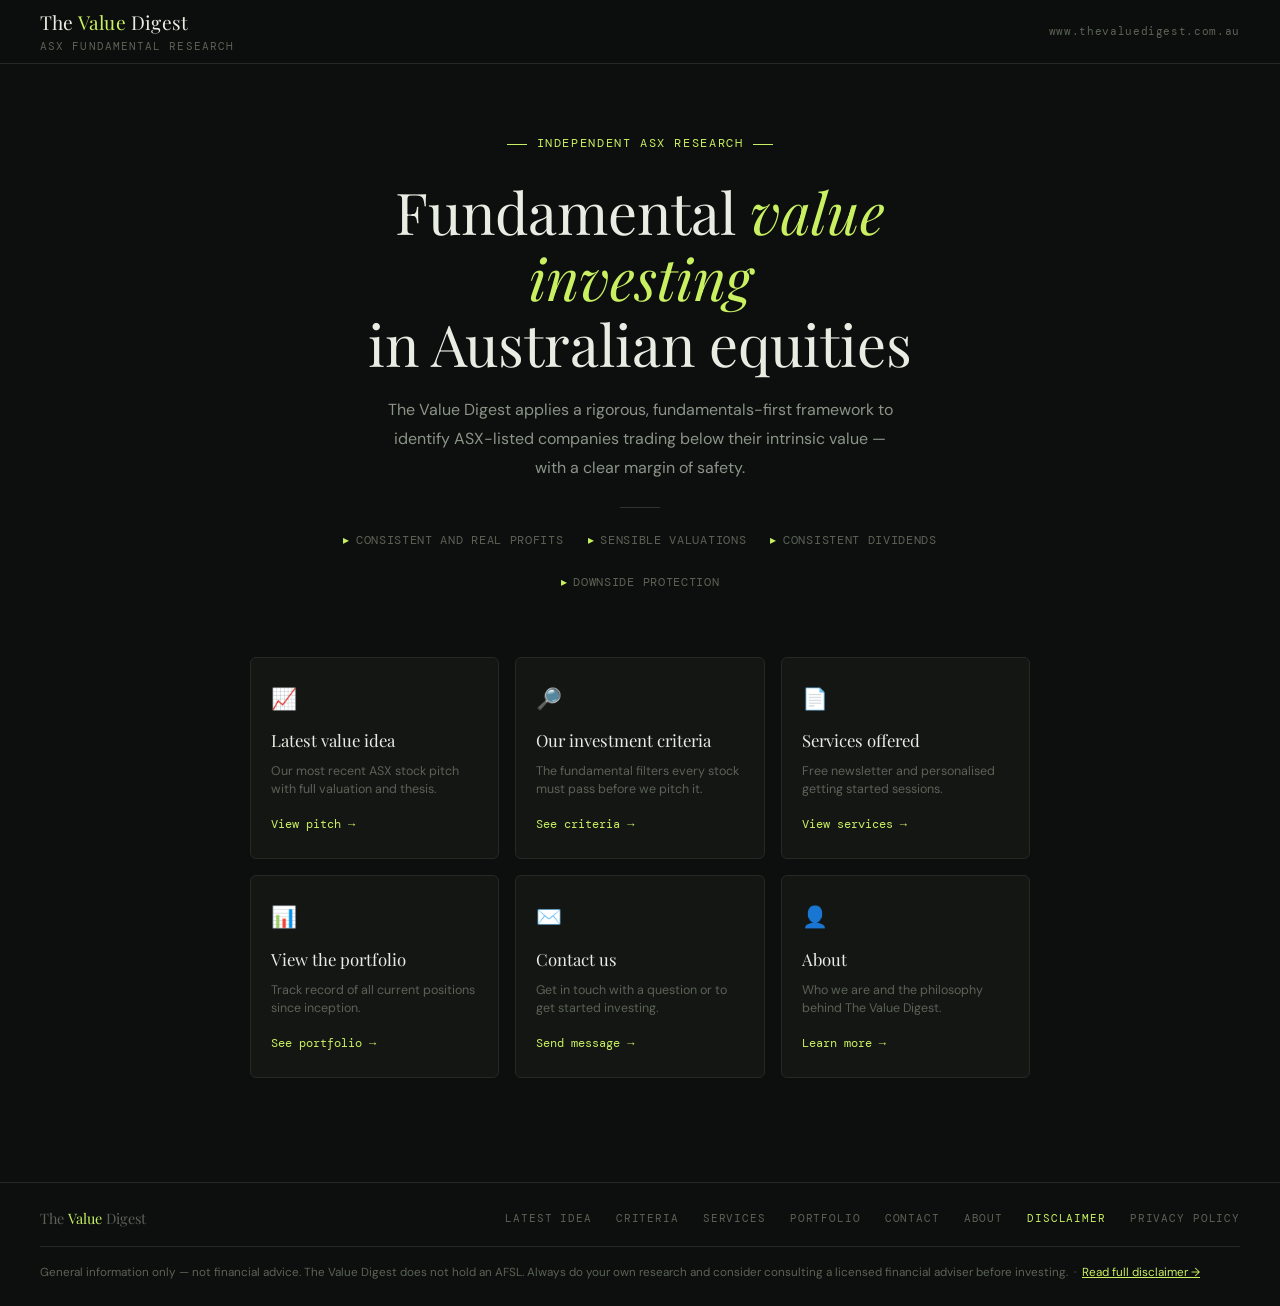
==== commit cc9da5a9: "Update index.html" ====
--- a/index.html
+++ b/index.html
@@ -35,7 +35,7 @@
         <span>Consistent and Real Profits</span>
         <span>Sensible valuations</span>
         <span>Consistent dividends</span>
-        <span>Downside protection first</span>
+        <span>Downside Protection</span>
       </div>
     </div>
 
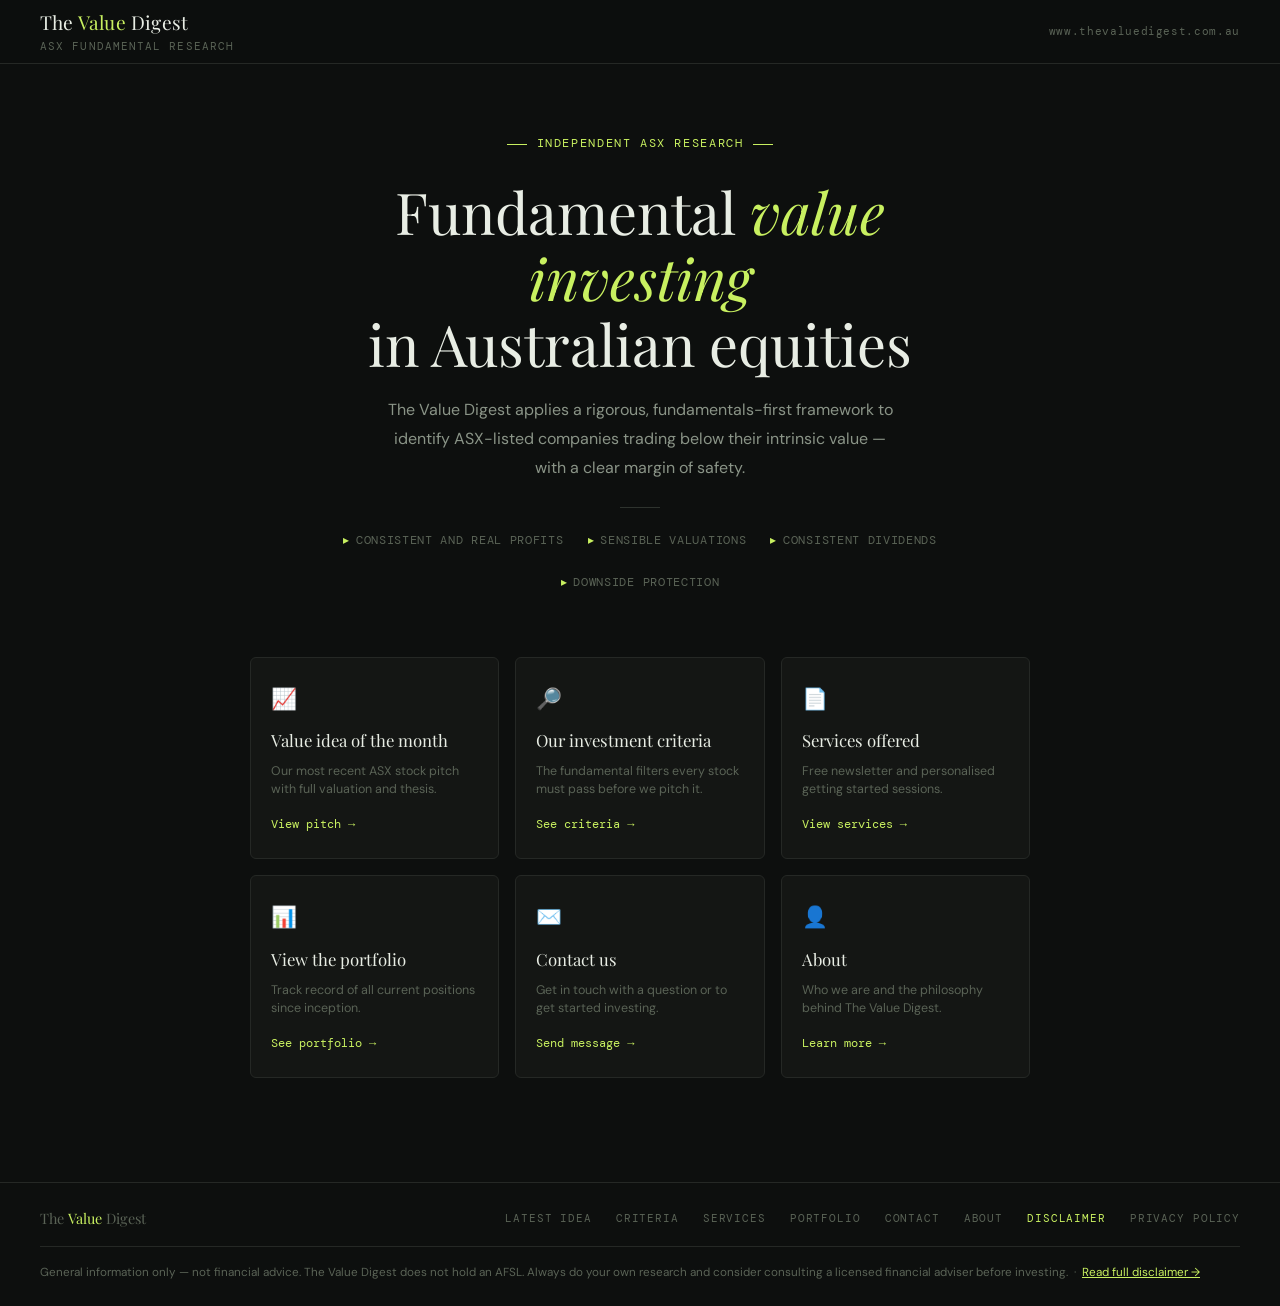
==== commit f45d79ea: "Update index.html" ====
--- a/index.html
+++ b/index.html
@@ -42,7 +42,7 @@
     <div class="nav-buttons">
       <a class="nav-btn" href="idea.html">
         <div class="nav-btn-icon">📈</div>
-        <div class="nav-btn-title">Latest value idea</div>
+        <div class="nav-btn-title">Value idea of the month</div>
         <div class="nav-btn-desc">Our most recent ASX stock pitch with full valuation and thesis.</div>
         <div class="nav-btn-arrow">View pitch →</div>
       </a>
